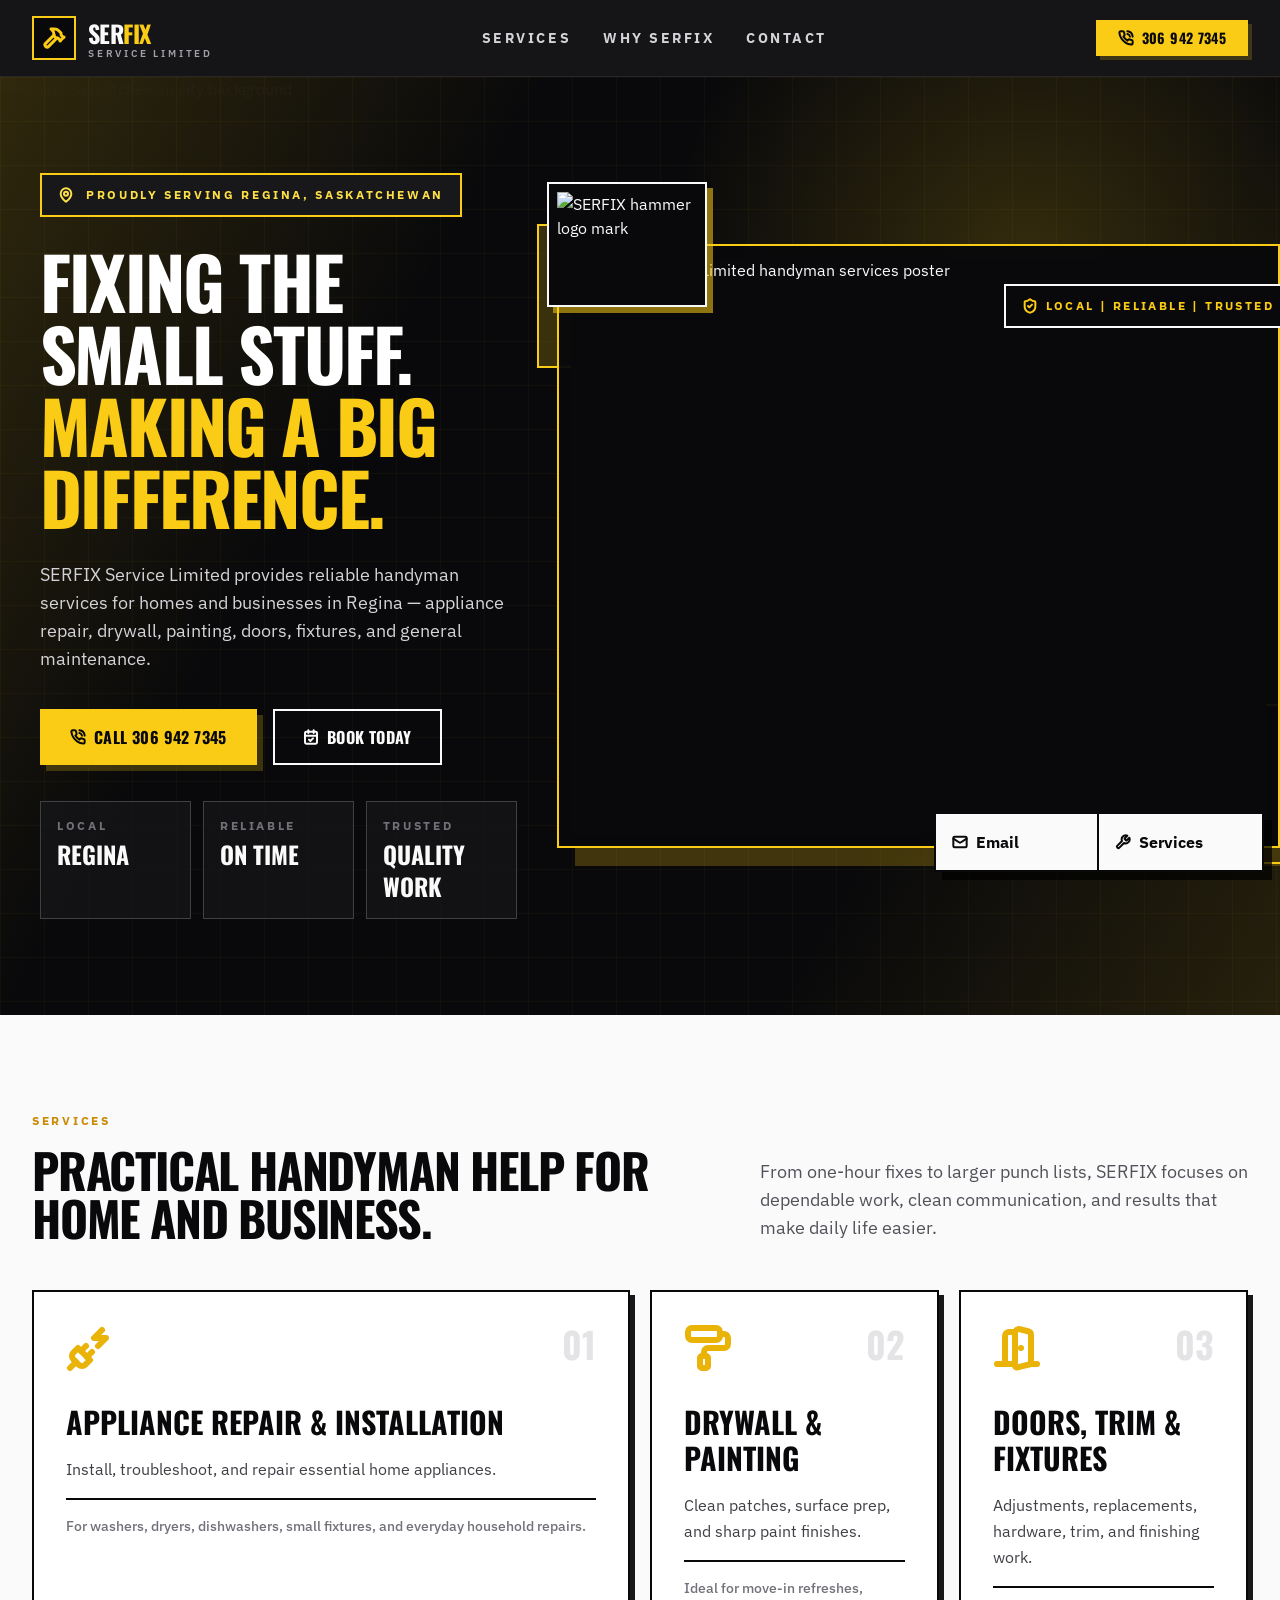
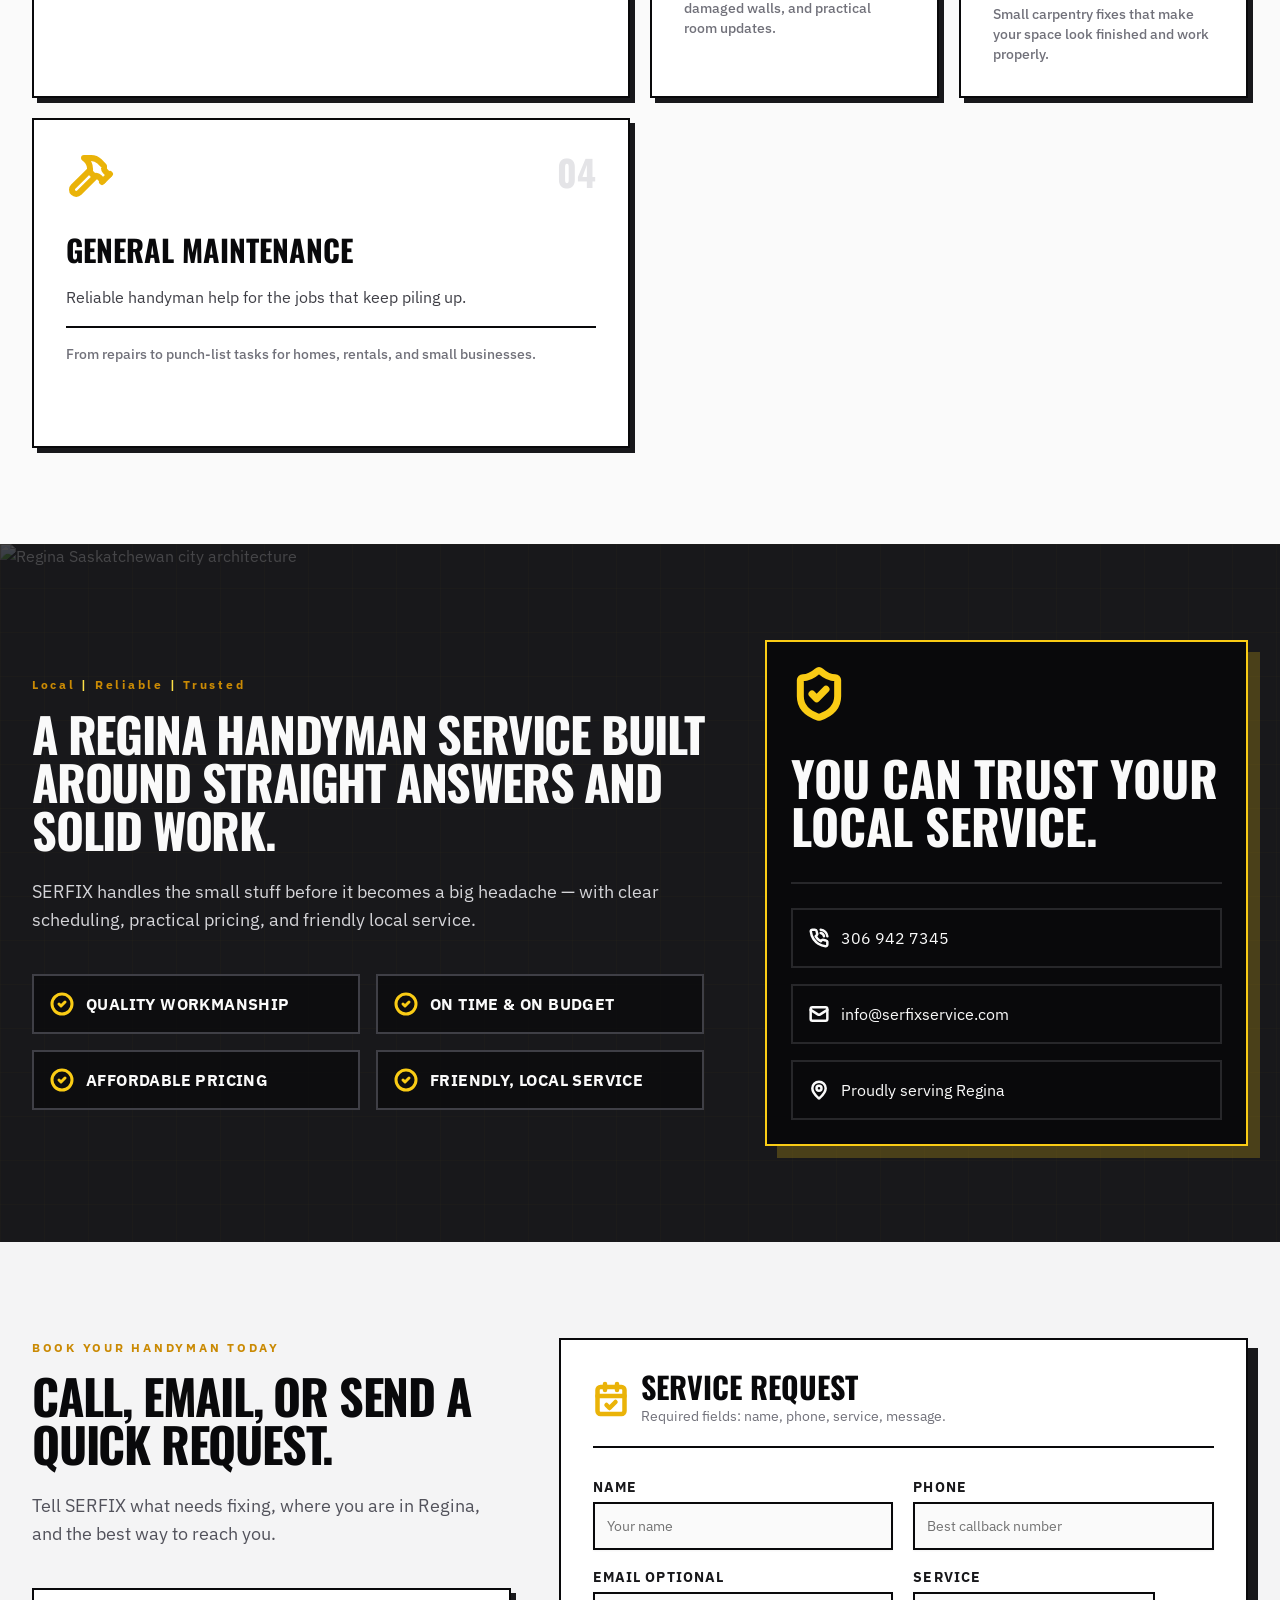
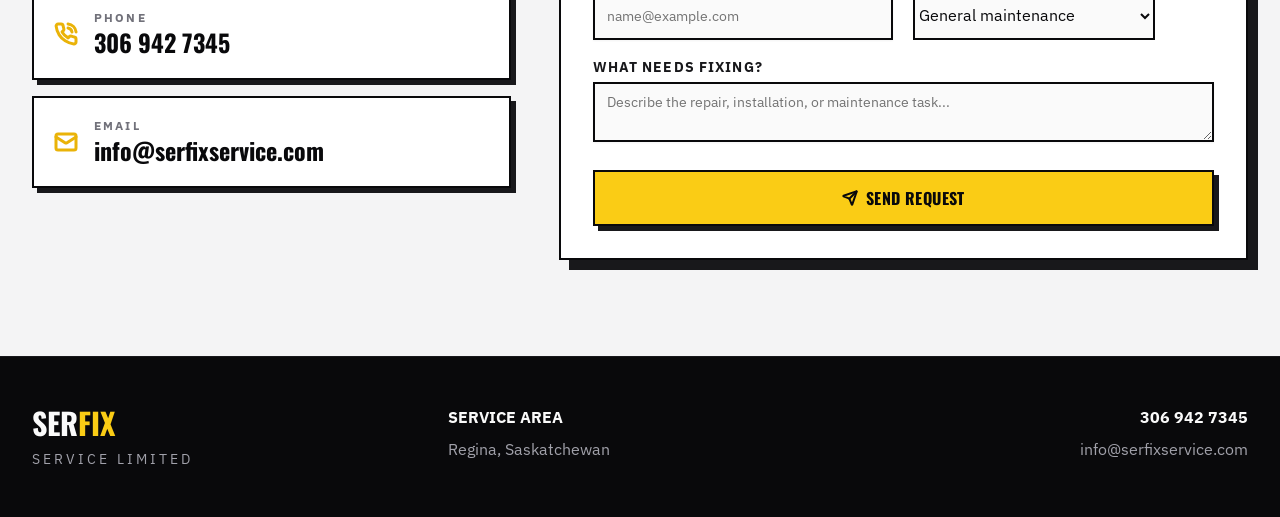
==== docs/index.html @ 07491d95 "auto-commit for 04eb2e8a-d529-4bbb-8c58-b17c1a2b4d49" ====
<!doctype html><html lang="en"><head><meta charset="utf-8"/><meta name="viewport" content="width=device-width,initial-scale=1"/><meta name="theme-color" content="#09090b"/><meta name="description" content="SERFIX Service Limited — reliable handyman services in Regina, Saskatchewan."/><title>SERFIX Service Limited</title><script defer="defer" src="./static/js/main.a08a2204.js"></script><link href="./static/css/main.55e63e1f.css" rel="stylesheet"></head><body><noscript>You need to enable JavaScript to run this app.</noscript><div id="root"></div></body></html>
---- docs/static/css/main.55e63e1f.css ----
@import url(https://fonts.googleapis.com/css2?family=IBM+Plex+Sans:wght@400;500;600;700;900&family=Oswald:wght@500;600;700&display=swap);*,:after,:before{--tw-border-spacing-x:0;--tw-border-spacing-y:0;--tw-translate-x:0;--tw-translate-y:0;--tw-rotate:0;--tw-skew-x:0;--tw-skew-y:0;--tw-scale-x:1;--tw-scale-y:1;--tw-pan-x: ;--tw-pan-y: ;--tw-pinch-zoom: ;--tw-scroll-snap-strictness:proximity;--tw-gradient-from-position: ;--tw-gradient-via-position: ;--tw-gradient-to-position: ;--tw-ordinal: ;--tw-slashed-zero: ;--tw-numeric-figure: ;--tw-numeric-spacing: ;--tw-numeric-fraction: ;--tw-ring-inset: ;--tw-ring-offset-width:0px;--tw-ring-offset-color:#fff;--tw-ring-color:#3b82f680;--tw-ring-offset-shadow:0 0 #0000;--tw-ring-shadow:0 0 #0000;--tw-shadow:0 0 #0000;--tw-shadow-colored:0 0 #0000;--tw-blur: ;--tw-brightness: ;--tw-contrast: ;--tw-grayscale: ;--tw-hue-rotate: ;--tw-invert: ;--tw-saturate: ;--tw-sepia: ;--tw-drop-shadow: ;--tw-backdrop-blur: ;--tw-backdrop-brightness: ;--tw-backdrop-contrast: ;--tw-backdrop-grayscale: ;--tw-backdrop-hue-rotate: ;--tw-backdrop-invert: ;--tw-backdrop-opacity: ;--tw-backdrop-saturate: ;--tw-backdrop-sepia: ;--tw-contain-size: ;--tw-contain-layout: ;--tw-contain-paint: ;--tw-contain-style: }::backdrop{--tw-border-spacing-x:0;--tw-border-spacing-y:0;--tw-translate-x:0;--tw-translate-y:0;--tw-rotate:0;--tw-skew-x:0;--tw-skew-y:0;--tw-scale-x:1;--tw-scale-y:1;--tw-pan-x: ;--tw-pan-y: ;--tw-pinch-zoom: ;--tw-scroll-snap-strictness:proximity;--tw-gradient-from-position: ;--tw-gradient-via-position: ;--tw-gradient-to-position: ;--tw-ordinal: ;--tw-slashed-zero: ;--tw-numeric-figure: ;--tw-numeric-spacing: ;--tw-numeric-fraction: ;--tw-ring-inset: ;--tw-ring-offset-width:0px;--tw-ring-offset-color:#fff;--tw-ring-color:#3b82f680;--tw-ring-offset-shadow:0 0 #0000;--tw-ring-shadow:0 0 #0000;--tw-shadow:0 0 #0000;--tw-shadow-colored:0 0 #0000;--tw-blur: ;--tw-brightness: ;--tw-contrast: ;--tw-grayscale: ;--tw-hue-rotate: ;--tw-invert: ;--tw-saturate: ;--tw-sepia: ;--tw-drop-shadow: ;--tw-backdrop-blur: ;--tw-backdrop-brightness: ;--tw-backdrop-contrast: ;--tw-backdrop-grayscale: ;--tw-backdrop-hue-rotate: ;--tw-backdrop-invert: ;--tw-backdrop-opacity: ;--tw-backdrop-saturate: ;--tw-backdrop-sepia: ;--tw-contain-size: ;--tw-contain-layout: ;--tw-contain-paint: ;--tw-contain-style: }

/*
! tailwindcss v3.4.19 | MIT License | https://tailwindcss.com
*/*,:after,:before{border:0 solid #e5e7eb;box-sizing:border-box}:after,:before{--tw-content:""}:host,html{-webkit-text-size-adjust:100%;font-feature-settings:normal;-webkit-tap-highlight-color:transparent;font-family:IBM Plex Sans,sans-serif;font-variation-settings:normal;line-height:1.5;tab-size:4}body{line-height:inherit}hr{border-top-width:1px;color:inherit;height:0}abbr:where([title]){-webkit-text-decoration:underline dotted;text-decoration:underline dotted}h1,h2,h3,h4,h5,h6{font-size:inherit;font-weight:inherit}a{color:inherit;text-decoration:inherit}b,strong{font-weight:bolder}code,kbd,pre,samp{font-feature-settings:normal;font-family:ui-monospace,SFMono-Regular,Menlo,Monaco,Consolas,Liberation Mono,Courier New,monospace;font-size:1em;font-variation-settings:normal}small{font-size:80%}sub,sup{font-size:75%;line-height:0;position:relative;vertical-align:initial}sub{bottom:-.25em}sup{top:-.5em}table{border-collapse:collapse;border-color:inherit;text-indent:0}button,input,optgroup,select,textarea{font-feature-settings:inherit;color:inherit;font-family:inherit;font-size:100%;font-variation-settings:inherit;font-weight:inherit;letter-spacing:inherit;line-height:inherit;margin:0;padding:0}button,select{text-transform:none}button,input:where([type=button]),input:where([type=reset]),input:where([type=submit]){-webkit-appearance:button;background-color:initial;background-image:none}:-moz-focusring{outline:auto}:-moz-ui-invalid{box-shadow:none}progress{vertical-align:initial}::-webkit-inner-spin-button,::-webkit-outer-spin-button{height:auto}[type=search]{-webkit-appearance:textfield;outline-offset:-2px}::-webkit-search-decoration{-webkit-appearance:none}::-webkit-file-upload-button{-webkit-appearance:button;font:inherit}summary{display:list-item}blockquote,dd,dl,figure,h1,h2,h3,h4,h5,h6,hr,p,pre{margin:0}fieldset{margin:0}fieldset,legend{padding:0}menu,ol,ul{list-style:none;margin:0;padding:0}dialog{padding:0}textarea{resize:vertical}input::placeholder,textarea::placeholder{color:#9ca3af;opacity:1}[role=button],button{cursor:pointer}:disabled{cursor:default}audio,canvas,embed,iframe,img,object,svg,video{display:block;vertical-align:middle}img,video{height:auto;max-width:100%}[hidden]:where(:not([hidden=until-found])){display:none}:root{--background:0 0% 100%;--foreground:0 0% 3.9%;--card:0 0% 100%;--card-foreground:0 0% 3.9%;--popover:0 0% 100%;--popover-foreground:0 0% 3.9%;--primary:48 96% 53%;--primary-foreground:240 10% 4%;--secondary:0 0% 96.1%;--secondary-foreground:0 0% 9%;--muted:0 0% 96.1%;--muted-foreground:0 0% 45.1%;--accent:0 0% 96.1%;--accent-foreground:0 0% 9%;--destructive:0 84.2% 60.2%;--destructive-foreground:0 0% 98%;--border:0 0% 89.8%;--input:0 0% 89.8%;--ring:48 96% 53%;--chart-1:12 76% 61%;--chart-2:173 58% 39%;--chart-3:197 37% 24%;--chart-4:43 74% 66%;--chart-5:27 87% 67%;--radius:0rem}*{border-color:#e5e5e5;border-color:hsl(var(--border))}body{background-color:#fff;background-color:hsl(var(--background));color:#0a0a0a;color:hsl(var(--foreground))}[data-debug-wrapper=true]{display:contents!important}[data-debug-wrapper=true]>*{border:inherit;column-gap:inherit;gap:inherit;margin:inherit;padding:inherit;row-gap:inherit}.sr-only{clip:rect(0,0,0,0);border-width:0;height:1px;margin:-1px;overflow:hidden;padding:0;position:absolute;white-space:nowrap;width:1px}.pointer-events-none{pointer-events:none}.pointer-events-auto{pointer-events:auto}.visible{visibility:visible}.invisible{visibility:hidden}.fixed{position:fixed}.absolute{position:absolute}.relative{position:relative}.sticky{position:-webkit-sticky;position:sticky}.inset-0{inset:0}.inset-x-0{left:0;right:0}.inset-y-0{bottom:0;top:0}.-bottom-12{bottom:-3rem}.-bottom-4{bottom:-1rem}.-bottom-6{bottom:-1.5rem}.-left-12{left:-3rem}.-left-3{left:-.75rem}.-left-5{left:-1.25rem}.-right-12{right:-3rem}.-right-3{right:-.75rem}.-right-4{right:-1rem}.-top-12{top:-3rem}.-top-16{top:-4rem}.-top-5{top:-1.25rem}.bottom-0{bottom:0}.left-0{left:0}.left-1{left:.25rem}.left-1\/2{left:50%}.left-2{left:.5rem}.left-6{left:1.5rem}.left-\[50\%\]{left:50%}.right-0{right:0}.right-1{right:.25rem}.right-2{right:.5rem}.right-4{right:1rem}.right-6{right:1.5rem}.top-0{top:0}.top-1{top:.25rem}.top-1\/2{top:50%}.top-10{top:2.5rem}.top-4{top:1rem}.top-\[1px\]{top:1px}.top-\[50\%\]{top:50%}.top-\[60\%\]{top:60%}.top-full{top:100%}.z-10{z-index:10}.z-20{z-index:20}.z-50{z-index:50}.z-\[100\]{z-index:100}.z-\[1\]{z-index:1}.-mx-1{margin-left:-.25rem;margin-right:-.25rem}.mx-auto{margin-left:auto;margin-right:auto}.my-1{margin-bottom:.25rem;margin-top:.25rem}.-ml-4{margin-left:-1rem}.-mt-4{margin-top:-1rem}.mb-1{margin-bottom:.25rem}.mb-7{margin-bottom:1.75rem}.mb-8{margin-bottom:2rem}.ml-1{margin-left:.25rem}.ml-auto{margin-left:auto}.mr-2{margin-right:.5rem}.mt-1{margin-top:.25rem}.mt-1\.5{margin-top:.375rem}.mt-10{margin-top:2.5rem}.mt-12{margin-top:3rem}.mt-2{margin-top:.5rem}.mt-24{margin-top:6rem}.mt-4{margin-top:1rem}.mt-5{margin-top:1.25rem}.mt-6{margin-top:1.5rem}.mt-7{margin-top:1.75rem}.mt-8{margin-top:2rem}.mt-9{margin-top:2.25rem}.mt-auto{margin-top:auto}.block{display:block}.flex{display:flex}.inline-flex{display:inline-flex}.table{display:table}.grid{display:grid}.hidden{display:none}.aspect-\[4\/3\]{aspect-ratio:4/3}.aspect-square{aspect-ratio:1/1}.h-1\.5{height:.375rem}.h-10{height:2.5rem}.h-11{height:2.75rem}.h-12{height:3rem}.h-14{height:3.5rem}.h-2{height:.5rem}.h-2\.5{height:.625rem}.h-3{height:.75rem}.h-3\.5{height:.875rem}.h-36{height:9rem}.h-4{height:1rem}.h-40{height:10rem}.h-5{height:1.25rem}.h-6{height:1.5rem}.h-7{height:1.75rem}.h-8{height:2rem}.h-9{height:2.25rem}.h-\[1px\]{height:1px}.h-\[var\(--radix-navigation-menu-viewport-height\)\]{height:var(--radix-navigation-menu-viewport-height)}.h-\[var\(--radix-select-trigger-height\)\]{height:var(--radix-select-trigger-height)}.h-auto{height:auto}.h-full{height:100%}.h-px{height:1px}.max-h-\[--radix-context-menu-content-available-height\]{max-height:var(--radix-context-menu-content-available-height)}.max-h-\[--radix-select-content-available-height\]{max-height:var(--radix-select-content-available-height)}.max-h-\[300px\]{max-height:300px}.max-h-\[var\(--radix-dropdown-menu-content-available-height\)\]{max-height:var(--radix-dropdown-menu-content-available-height)}.max-h-screen{max-height:100vh}.min-h-36{min-height:9rem}.min-h-\[60px\]{min-height:60px}.min-h-\[88vh\]{min-height:88vh}.min-h-screen{min-height:100vh}.w-10{width:2.5rem}.w-11{width:2.75rem}.w-12{width:3rem}.w-14{width:3.5rem}.w-2{width:.5rem}.w-2\.5{width:.625rem}.w-3{width:.75rem}.w-3\.5{width:.875rem}.w-3\/4{width:75%}.w-32{width:8rem}.w-36{width:9rem}.w-4{width:1rem}.w-40{width:10rem}.w-5{width:1.25rem}.w-6{width:1.5rem}.w-64{width:16rem}.w-7{width:1.75rem}.w-72{width:18rem}.w-8{width:2rem}.w-9{width:2.25rem}.w-\[100px\]{width:100px}.w-\[1px\]{width:1px}.w-full{width:100%}.w-max{width:-webkit-max-content;width:max-content}.w-px{width:1px}.min-w-0{min-width:0}.min-w-10{min-width:2.5rem}.min-w-8{min-width:2rem}.min-w-9{min-width:2.25rem}.min-w-\[12rem\]{min-width:12rem}.min-w-\[8rem\]{min-width:8rem}.min-w-\[var\(--radix-select-trigger-width\)\]{min-width:var(--radix-select-trigger-width)}.max-w-2xl{max-width:42rem}.max-w-3xl{max-width:48rem}.max-w-4xl{max-width:56rem}.max-w-7xl{max-width:80rem}.max-w-\[1500px\]{max-width:1500px}.max-w-lg{max-width:32rem}.max-w-max{max-width:-webkit-max-content;max-width:max-content}.max-w-xl{max-width:36rem}.flex-1{flex:1 1}.shrink-0{flex-shrink:0}.grow{flex-grow:1}.grow-0{flex-grow:0}.basis-full{flex-basis:100%}.caption-bottom{caption-side:bottom}.border-collapse{border-collapse:collapse}.origin-\[--radix-context-menu-content-transform-origin\]{transform-origin:var(--radix-context-menu-content-transform-origin)}.origin-\[--radix-dropdown-menu-content-transform-origin\]{transform-origin:var(--radix-dropdown-menu-content-transform-origin)}.origin-\[--radix-hover-card-content-transform-origin\]{transform-origin:var(--radix-hover-card-content-transform-origin)}.origin-\[--radix-menubar-content-transform-origin\]{transform-origin:var(--radix-menubar-content-transform-origin)}.origin-\[--radix-popover-content-transform-origin\]{transform-origin:var(--radix-popover-content-transform-origin)}.origin-\[--radix-select-content-transform-origin\]{transform-origin:var(--radix-select-content-transform-origin)}.origin-\[--radix-tooltip-content-transform-origin\]{transform-origin:var(--radix-tooltip-content-transform-origin)}.-translate-x-1\/2{--tw-translate-x:-50%}.-translate-x-1\/2,.-translate-y-1\/2{transform:translate(var(--tw-translate-x),var(--tw-translate-y)) rotate(var(--tw-rotate)) skewX(var(--tw-skew-x)) skewY(var(--tw-skew-y)) scaleX(var(--tw-scale-x)) scaleY(var(--tw-scale-y))}.-translate-y-1\/2{--tw-translate-y:-50%}.translate-x-\[-50\%\]{--tw-translate-x:-50%}.translate-x-\[-50\%\],.translate-y-\[-50\%\]{transform:translate(var(--tw-translate-x),var(--tw-translate-y)) rotate(var(--tw-rotate)) skewX(var(--tw-skew-x)) skewY(var(--tw-skew-y)) scaleX(var(--tw-scale-x)) scaleY(var(--tw-scale-y))}.translate-y-\[-50\%\]{--tw-translate-y:-50%}.rotate-45{--tw-rotate:45deg}.rotate-45,.rotate-90{transform:translate(var(--tw-translate-x),var(--tw-translate-y)) rotate(var(--tw-rotate)) skewX(var(--tw-skew-x)) skewY(var(--tw-skew-y)) scaleX(var(--tw-scale-x)) scaleY(var(--tw-scale-y))}.rotate-90{--tw-rotate:90deg}.transform{transform:translate(var(--tw-translate-x),var(--tw-translate-y)) rotate(var(--tw-rotate)) skewX(var(--tw-skew-x)) skewY(var(--tw-skew-y)) scaleX(var(--tw-scale-x)) scaleY(var(--tw-scale-y))}@keyframes pulse{50%{opacity:.5}}.animate-pulse{animation:pulse 2s cubic-bezier(.4,0,.6,1) infinite}.cursor-default{cursor:default}.cursor-pointer{cursor:pointer}.touch-none{touch-action:none}.select-none{-webkit-user-select:none;user-select:none}.resize-y{resize:vertical}.list-none{list-style-type:none}.grid-cols-1{grid-template-columns:repeat(1,minmax(0,1fr))}.grid-cols-2{grid-template-columns:repeat(2,minmax(0,1fr))}.flex-row{flex-direction:row}.flex-col{flex-direction:column}.flex-col-reverse{flex-direction:column-reverse}.flex-wrap{flex-wrap:wrap}.place-items-center{place-items:center}.items-start{align-items:flex-start}.items-end{align-items:flex-end}.items-center{align-items:center}.justify-center{justify-content:center}.justify-between{justify-content:space-between}.gap-1{gap:.25rem}.gap-1\.5{gap:.375rem}.gap-10{gap:2.5rem}.gap-12{gap:3rem}.gap-2{gap:.5rem}.gap-3{gap:.75rem}.gap-4{gap:1rem}.gap-5{gap:1.25rem}.gap-6{gap:1.5rem}.gap-8{gap:2rem}.space-x-1>:not([hidden])~:not([hidden]){--tw-space-x-reverse:0;margin-left:calc(.25rem*(1 - var(--tw-space-x-reverse)));margin-right:calc(.25rem*var(--tw-space-x-reverse))}.space-x-2>:not([hidden])~:not([hidden]){--tw-space-x-reverse:0;margin-left:calc(.5rem*(1 - var(--tw-space-x-reverse)));margin-right:calc(.5rem*var(--tw-space-x-reverse))}.space-y-1>:not([hidden])~:not([hidden]){--tw-space-y-reverse:0;margin-bottom:calc(.25rem*var(--tw-space-y-reverse));margin-top:calc(.25rem*(1 - var(--tw-space-y-reverse)))}.space-y-1\.5>:not([hidden])~:not([hidden]){--tw-space-y-reverse:0;margin-bottom:calc(.375rem*var(--tw-space-y-reverse));margin-top:calc(.375rem*(1 - var(--tw-space-y-reverse)))}.space-y-2>:not([hidden])~:not([hidden]){--tw-space-y-reverse:0;margin-bottom:calc(.5rem*var(--tw-space-y-reverse));margin-top:calc(.5rem*(1 - var(--tw-space-y-reverse)))}.space-y-4>:not([hidden])~:not([hidden]){--tw-space-y-reverse:0;margin-bottom:calc(1rem*var(--tw-space-y-reverse));margin-top:calc(1rem*(1 - var(--tw-space-y-reverse)))}.overflow-auto{overflow:auto}.overflow-hidden{overflow:hidden}.overflow-y-auto{overflow-y:auto}.overflow-x-hidden{overflow-x:hidden}.whitespace-nowrap{white-space:nowrap}.break-words{overflow-wrap:break-word}.break-all{word-break:break-all}.rounded-\[inherit\]{border-radius:inherit}.rounded-full{border-radius:9999px}.rounded-lg{border-radius:0;border-radius:var(--radius)}.rounded-md{border-radius:-2px;border-radius:calc(var(--radius) - 2px)}.rounded-none{border-radius:0}.rounded-sm{border-radius:-4px;border-radius:calc(var(--radius) - 4px)}.rounded-xl{border-radius:.75rem}.rounded-t-\[10px\]{border-top-left-radius:10px;border-top-right-radius:10px}.rounded-tl-sm{border-top-left-radius:-4px;border-top-left-radius:calc(var(--radius) - 4px)}.border{border-width:1px}.border-2{border-width:2px}.border-y{border-top-width:1px}.border-b,.border-y{border-bottom-width:1px}.border-b-2{border-bottom-width:2px}.border-l{border-left-width:1px}.border-r{border-right-width:1px}.border-r-2{border-right-width:2px}.border-t{border-top-width:1px}.border-t-2{border-top-width:2px}.border-destructive{border-color:#ef4444;border-color:hsl(var(--destructive))}.border-destructive\/50{border-color:#ef444480;border-color:hsl(var(--destructive)/.5)}.border-input{border-color:#e5e5e5;border-color:hsl(var(--input))}.border-primary{border-color:#facc14;border-color:hsl(var(--primary))}.border-primary\/50{border-color:#facc1480;border-color:hsl(var(--primary)/.5)}.border-transparent{border-color:#0000}.border-yellow-400{--tw-border-opacity:1;border-color:#facc15;border-color:rgb(250 204 21/var(--tw-border-opacity,1))}.border-zinc-50{--tw-border-opacity:1;border-color:#fafafa;border-color:rgb(250 250 250/var(--tw-border-opacity,1))}.border-zinc-700{--tw-border-opacity:1;border-color:#3f3f46;border-color:rgb(63 63 70/var(--tw-border-opacity,1))}.border-zinc-800{--tw-border-opacity:1;border-color:#27272a;border-color:rgb(39 39 42/var(--tw-border-opacity,1))}.border-zinc-900{--tw-border-opacity:1;border-color:#18181b;border-color:rgb(24 24 27/var(--tw-border-opacity,1))}.border-zinc-950{--tw-border-opacity:1;border-color:#09090b;border-color:rgb(9 9 11/var(--tw-border-opacity,1))}.border-l-transparent{border-left-color:#0000}.border-t-transparent{border-top-color:#0000}.bg-accent{background-color:#f5f5f5;background-color:hsl(var(--accent))}.bg-background{background-color:#fff;background-color:hsl(var(--background))}.bg-black\/80{background-color:#000c}.bg-border{background-color:#e5e5e5;background-color:hsl(var(--border))}.bg-card{background-color:#fff;background-color:hsl(var(--card))}.bg-destructive{background-color:#ef4444;background-color:hsl(var(--destructive))}.bg-foreground{background-color:#0a0a0a;background-color:hsl(var(--foreground))}.bg-muted{background-color:#f5f5f5;background-color:hsl(var(--muted))}.bg-muted\/50{background-color:#f5f5f580;background-color:hsl(var(--muted)/.5)}.bg-popover{background-color:#fff;background-color:hsl(var(--popover))}.bg-primary{background-color:#facc14;background-color:hsl(var(--primary))}.bg-primary\/10{background-color:#facc141a;background-color:hsl(var(--primary)/.1)}.bg-primary\/20{background-color:#facc1433;background-color:hsl(var(--primary)/.2)}.bg-secondary{background-color:#f5f5f5;background-color:hsl(var(--secondary))}.bg-transparent{background-color:initial}.bg-white{--tw-bg-opacity:1;background-color:#fff;background-color:rgb(255 255 255/var(--tw-bg-opacity,1))}.bg-yellow-400{--tw-bg-opacity:1;background-color:#facc15;background-color:rgb(250 204 21/var(--tw-bg-opacity,1))}.bg-yellow-400\/20{background-color:#facc1533}.bg-zinc-100{--tw-bg-opacity:1;background-color:#f4f4f5;background-color:rgb(244 244 245/var(--tw-bg-opacity,1))}.bg-zinc-50{--tw-bg-opacity:1;background-color:#fafafa;background-color:rgb(250 250 250/var(--tw-bg-opacity,1))}.bg-zinc-900{--tw-bg-opacity:1;background-color:#18181b;background-color:rgb(24 24 27/var(--tw-bg-opacity,1))}.bg-zinc-900\/70{background-color:#18181bb3}.bg-zinc-950{--tw-bg-opacity:1;background-color:#09090b;background-color:rgb(9 9 11/var(--tw-bg-opacity,1))}.bg-zinc-950\/70{background-color:#09090bb3}.bg-zinc-950\/80{background-color:#09090bcc}.bg-zinc-950\/95{background-color:#09090bf2}.bg-\[linear-gradient\(120deg\2c rgba\(250\2c 204\2c 21\2c 0\.16\)_0\%\2c transparent_30\%\2c transparent_72\%\2c rgba\(250\2c 204\2c 21\2c 0\.12\)_100\%\)\]{background-image:linear-gradient(120deg,#facc1529,#0000 30%,#0000 72%,#facc151f)}.bg-\[radial-gradient\(circle_at_80\%_20\%\2c rgba\(250\2c 204\2c 21\2c 0\.18\)\2c transparent_28\%\)\2c linear-gradient\(90deg\2c rgba\(9\2c 9\2c 11\2c 0\.98\)_0\%\2c rgba\(9\2c 9\2c 11\2c 0\.86\)_38\%\2c rgba\(9\2c 9\2c 11\2c 0\.66\)_100\%\)\]{background-image:radial-gradient(circle at 80% 20%,#facc152e,#0000 28%),linear-gradient(90deg,#09090bfa,#09090bdb 38%,#09090ba8)}.fill-current{fill:currentColor}.fill-primary{fill:#facc14;fill:hsl(var(--primary))}.object-contain{object-fit:contain}.object-cover{object-fit:cover}.object-center{object-position:center}.p-0{padding:0}.p-1{padding:.25rem}.p-2{padding:.5rem}.p-3{padding:.75rem}.p-4{padding:1rem}.p-5{padding:1.25rem}.p-6{padding:1.5rem}.p-\[1px\]{padding:1px}.px-1\.5{padding-left:.375rem;padding-right:.375rem}.px-2{padding-left:.5rem;padding-right:.5rem}.px-2\.5{padding-left:.625rem;padding-right:.625rem}.px-3{padding-left:.75rem;padding-right:.75rem}.px-4{padding-left:1rem;padding-right:1rem}.px-5{padding-left:1.25rem;padding-right:1.25rem}.px-7{padding-left:1.75rem;padding-right:1.75rem}.px-8{padding-left:2rem;padding-right:2rem}.py-0\.5{padding-bottom:.125rem;padding-top:.125rem}.py-1{padding-bottom:.25rem;padding-top:.25rem}.py-1\.5{padding-bottom:.375rem;padding-top:.375rem}.py-12{padding-bottom:3rem;padding-top:3rem}.py-16{padding-bottom:4rem;padding-top:4rem}.py-2{padding-bottom:.5rem;padding-top:.5rem}.py-20{padding-bottom:5rem;padding-top:5rem}.py-3{padding-bottom:.75rem;padding-top:.75rem}.py-4{padding-bottom:1rem;padding-top:1rem}.py-6{padding-bottom:1.5rem;padding-top:1.5rem}.pb-4{padding-bottom:1rem}.pb-5{padding-bottom:1.25rem}.pl-2{padding-left:.5rem}.pl-2\.5{padding-left:.625rem}.pl-4{padding-left:1rem}.pl-8{padding-left:2rem}.pr-2{padding-right:.5rem}.pr-2\.5{padding-right:.625rem}.pr-6{padding-right:1.5rem}.pr-8{padding-right:2rem}.pt-0{padding-top:0}.pt-1{padding-top:.25rem}.pt-4{padding-top:1rem}.pt-6{padding-top:1.5rem}.text-left{text-align:left}.text-center{text-align:center}.align-middle{vertical-align:middle}.font-display{font-family:Oswald,sans-serif}.font-sans{font-family:IBM Plex Sans,sans-serif}.text-2xl{font-size:1.5rem;line-height:2rem}.text-3xl{font-size:1.875rem;line-height:2.25rem}.text-4xl{font-size:2.25rem;line-height:2.5rem}.text-5xl{font-size:3rem;line-height:1}.text-\[0\.8rem\]{font-size:.8rem}.text-\[10px\]{font-size:10px}.text-base{font-size:1rem;line-height:1.5rem}.text-lg{font-size:1.125rem;line-height:1.75rem}.text-sm{font-size:.875rem;line-height:1.25rem}.text-xs{font-size:.75rem;line-height:1rem}.font-black{font-weight:900}.font-bold{font-weight:700}.font-medium{font-weight:500}.font-normal{font-weight:400}.font-semibold{font-weight:600}.uppercase{text-transform:uppercase}.leading-\[0\.92\]{line-height:.92}.leading-none{line-height:1}.leading-relaxed{line-height:1.625}.leading-tight{line-height:1.25}.tracking-\[0\.18em\]{letter-spacing:.18em}.tracking-\[0\.22em\]{letter-spacing:.22em}.tracking-\[0\.28em\]{letter-spacing:.28em}.tracking-\[0\.2em\]{letter-spacing:.2em}.tracking-tight{letter-spacing:-.025em}.tracking-wide{letter-spacing:.025em}.tracking-widest{letter-spacing:.1em}.text-accent-foreground{color:#171717;color:hsl(var(--accent-foreground))}.text-card-foreground{color:#0a0a0a;color:hsl(var(--card-foreground))}.text-current{color:currentColor}.text-destructive{color:#ef4444;color:hsl(var(--destructive))}.text-destructive-foreground{color:#fafafa;color:hsl(var(--destructive-foreground))}.text-foreground{color:#0a0a0a;color:hsl(var(--foreground))}.text-foreground\/50{color:#0a0a0a80;color:hsl(var(--foreground)/.5)}.text-muted-foreground{color:#737373;color:hsl(var(--muted-foreground))}.text-popover-foreground{color:#0a0a0a;color:hsl(var(--popover-foreground))}.text-primary{color:#facc14;color:hsl(var(--primary))}.text-primary-foreground{color:#09090b;color:hsl(var(--primary-foreground))}.text-secondary-foreground{color:#171717;color:hsl(var(--secondary-foreground))}.text-white{--tw-text-opacity:1;color:#fff;color:rgb(255 255 255/var(--tw-text-opacity,1))}.text-yellow-300{--tw-text-opacity:1;color:#fde047;color:rgb(253 224 71/var(--tw-text-opacity,1))}.text-yellow-400{--tw-text-opacity:1;color:#facc15;color:rgb(250 204 21/var(--tw-text-opacity,1))}.text-yellow-500{--tw-text-opacity:1;color:#eab308;color:rgb(234 179 8/var(--tw-text-opacity,1))}.text-zinc-200{--tw-text-opacity:1;color:#e4e4e7;color:rgb(228 228 231/var(--tw-text-opacity,1))}.text-zinc-300{--tw-text-opacity:1;color:#d4d4d8;color:rgb(212 212 216/var(--tw-text-opacity,1))}.text-zinc-400{--tw-text-opacity:1;color:#a1a1aa;color:rgb(161 161 170/var(--tw-text-opacity,1))}.text-zinc-50{--tw-text-opacity:1;color:#fafafa;color:rgb(250 250 250/var(--tw-text-opacity,1))}.text-zinc-500{--tw-text-opacity:1;color:#71717a;color:rgb(113 113 122/var(--tw-text-opacity,1))}.text-zinc-600{--tw-text-opacity:1;color:#52525b;color:rgb(82 82 91/var(--tw-text-opacity,1))}.text-zinc-700{--tw-text-opacity:1;color:#3f3f46;color:rgb(63 63 70/var(--tw-text-opacity,1))}.text-zinc-950{--tw-text-opacity:1;color:#09090b;color:rgb(9 9 11/var(--tw-text-opacity,1))}.underline-offset-4{text-underline-offset:4px}.opacity-0{opacity:0}.opacity-15{opacity:.15}.opacity-20{opacity:.2}.opacity-30{opacity:.3}.opacity-50{opacity:.5}.opacity-60{opacity:.6}.opacity-70{opacity:.7}.opacity-90{opacity:.9}.mix-blend-luminosity{mix-blend-mode:luminosity}.shadow{--tw-shadow:0 1px 3px 0 #0000001a,0 1px 2px -1px #0000001a;--tw-shadow-colored:0 1px 3px 0 var(--tw-shadow-color),0 1px 2px -1px var(--tw-shadow-color)}.shadow,.shadow-\[10px_10px_0px_0px_rgba\(24\2c 24\2c 27\2c 1\)\]{box-shadow:0 0 #0000,0 0 #0000,var(--tw-shadow);box-shadow:var(--tw-ring-offset-shadow,0 0 #0000),var(--tw-ring-shadow,0 0 #0000),var(--tw-shadow)}.shadow-\[10px_10px_0px_0px_rgba\(24\2c 24\2c 27\2c 1\)\]{--tw-shadow:10px 10px 0px 0px #18181b;--tw-shadow-colored:10px 10px 0px 0px var(--tw-shadow-color)}.shadow-\[12px_12px_0px_0px_rgba\(250\2c 204\2c 21\2c 0\.22\)\]{--tw-shadow:12px 12px 0px 0px #facc1538;--tw-shadow-colored:12px 12px 0px 0px var(--tw-shadow-color)}.shadow-\[12px_12px_0px_0px_rgba\(250\2c 204\2c 21\2c 0\.22\)\],.shadow-\[18px_18px_0px_0px_rgba\(250\2c 204\2c 21\2c 0\.23\)\]{box-shadow:0 0 #0000,0 0 #0000,var(--tw-shadow);box-shadow:var(--tw-ring-offset-shadow,0 0 #0000),var(--tw-ring-shadow,0 0 #0000),var(--tw-shadow)}.shadow-\[18px_18px_0px_0px_rgba\(250\2c 204\2c 21\2c 0\.23\)\]{--tw-shadow:18px 18px 0px 0px #facc153b;--tw-shadow-colored:18px 18px 0px 0px var(--tw-shadow-color)}.shadow-\[4px_4px_0px_0px_rgba\(250\2c 204\2c 21\2c 0\.18\)\]{--tw-shadow:4px 4px 0px 0px #facc152e;--tw-shadow-colored:4px 4px 0px 0px var(--tw-shadow-color)}.shadow-\[4px_4px_0px_0px_rgba\(250\2c 204\2c 21\2c 0\.18\)\],.shadow-\[5px_5px_0px_0px_rgba\(24\2c 24\2c 27\2c 1\)\]{box-shadow:0 0 #0000,0 0 #0000,var(--tw-shadow);box-shadow:var(--tw-ring-offset-shadow,0 0 #0000),var(--tw-ring-shadow,0 0 #0000),var(--tw-shadow)}.shadow-\[5px_5px_0px_0px_rgba\(24\2c 24\2c 27\2c 1\)\]{--tw-shadow:5px 5px 0px 0px #18181b;--tw-shadow-colored:5px 5px 0px 0px var(--tw-shadow-color)}.shadow-\[6px_6px_0px_0px_rgba\(250\2c 204\2c 21\2c 0\.22\)\]{--tw-shadow:6px 6px 0px 0px #facc1538;--tw-shadow-colored:6px 6px 0px 0px var(--tw-shadow-color)}.shadow-\[6px_6px_0px_0px_rgba\(250\2c 204\2c 21\2c 0\.22\)\],.shadow-\[6px_6px_0px_0px_rgba\(250\2c 204\2c 21\2c 0\.55\)\]{box-shadow:0 0 #0000,0 0 #0000,var(--tw-shadow);box-shadow:var(--tw-ring-offset-shadow,0 0 #0000),var(--tw-ring-shadow,0 0 #0000),var(--tw-shadow)}.shadow-\[6px_6px_0px_0px_rgba\(250\2c 204\2c 21\2c 0\.55\)\]{--tw-shadow:6px 6px 0px 0px #facc158c;--tw-shadow-colored:6px 6px 0px 0px var(--tw-shadow-color)}.shadow-\[8px_8px_0px_0px_rgba\(0\2c 0\2c 0\2c 0\.7\)\]{--tw-shadow:8px 8px 0px 0px #000000b3;--tw-shadow-colored:8px 8px 0px 0px var(--tw-shadow-color)}.shadow-\[8px_8px_0px_0px_rgba\(0\2c 0\2c 0\2c 0\.7\)\],.shadow-lg{box-shadow:0 0 #0000,0 0 #0000,var(--tw-shadow);box-shadow:var(--tw-ring-offset-shadow,0 0 #0000),var(--tw-ring-shadow,0 0 #0000),var(--tw-shadow)}.shadow-lg{--tw-shadow:0 10px 15px -3px #0000001a,0 4px 6px -4px #0000001a;--tw-shadow-colored:0 10px 15px -3px var(--tw-shadow-color),0 4px 6px -4px var(--tw-shadow-color)}.shadow-md{--tw-shadow:0 4px 6px -1px #0000001a,0 2px 4px -2px #0000001a;--tw-shadow-colored:0 4px 6px -1px var(--tw-shadow-color),0 2px 4px -2px var(--tw-shadow-color)}.shadow-md,.shadow-sm{box-shadow:0 0 #0000,0 0 #0000,var(--tw-shadow);box-shadow:var(--tw-ring-offset-shadow,0 0 #0000),var(--tw-ring-shadow,0 0 #0000),var(--tw-shadow)}.shadow-sm{--tw-shadow:0 1px 2px 0 #0000000d;--tw-shadow-colored:0 1px 2px 0 var(--tw-shadow-color)}.outline-none{outline:2px solid #0000;outline-offset:2px}.outline{outline-style:solid}.ring-0{--tw-ring-offset-shadow:var(--tw-ring-inset) 0 0 0 var(--tw-ring-offset-width) var(--tw-ring-offset-color);--tw-ring-shadow:var(--tw-ring-inset) 0 0 0 calc(var(--tw-ring-offset-width)) var(--tw-ring-color)}.ring-0,.ring-1{box-shadow:var(--tw-ring-offset-shadow),var(--tw-ring-shadow),0 0 #0000;box-shadow:var(--tw-ring-offset-shadow),var(--tw-ring-shadow),var(--tw-shadow,0 0 #0000)}.ring-1{--tw-ring-offset-shadow:var(--tw-ring-inset) 0 0 0 var(--tw-ring-offset-width) var(--tw-ring-offset-color);--tw-ring-shadow:var(--tw-ring-inset) 0 0 0 calc(1px + var(--tw-ring-offset-width)) var(--tw-ring-color)}.ring-ring{--tw-ring-color:hsl(var(--ring))}.ring-offset-background{--tw-ring-offset-color:hsl(var(--background))}.filter{filter:var(--tw-blur) var(--tw-brightness) var(--tw-contrast) var(--tw-grayscale) var(--tw-hue-rotate) var(--tw-invert) var(--tw-saturate) var(--tw-sepia) var(--tw-drop-shadow)}.backdrop-blur-md{--tw-backdrop-blur:blur(12px);-webkit-backdrop-filter:var(--tw-backdrop-blur) var(--tw-backdrop-brightness) var(--tw-backdrop-contrast) var(--tw-backdrop-grayscale) var(--tw-backdrop-hue-rotate) var(--tw-backdrop-invert) var(--tw-backdrop-opacity) var(--tw-backdrop-saturate) var(--tw-backdrop-sepia);backdrop-filter:var(--tw-backdrop-blur) var(--tw-backdrop-brightness) var(--tw-backdrop-contrast) var(--tw-backdrop-grayscale) var(--tw-backdrop-hue-rotate) var(--tw-backdrop-invert) var(--tw-backdrop-opacity) var(--tw-backdrop-saturate) var(--tw-backdrop-sepia)}.transition{transition-duration:.15s;transition-property:color,background-color,border-color,fill,stroke,opacity,box-shadow,transform,filter,-webkit-text-decoration-color,-webkit-backdrop-filter;transition-property:color,background-color,border-color,text-decoration-color,fill,stroke,opacity,box-shadow,transform,filter,backdrop-filter;transition-property:color,background-color,border-color,text-decoration-color,fill,stroke,opacity,box-shadow,transform,filter,backdrop-filter,-webkit-text-decoration-color,-webkit-backdrop-filter;transition-timing-function:cubic-bezier(.4,0,.2,1)}.transition-\[transform\2c background-color\2c color\]{transition-duration:.15s;transition-property:transform,background-color,color;transition-timing-function:cubic-bezier(.4,0,.2,1)}.transition-\[transform\2c background-color\]{transition-duration:.15s;transition-property:transform,background-color;transition-timing-function:cubic-bezier(.4,0,.2,1)}.transition-all{transition-duration:.15s;transition-property:all;transition-timing-function:cubic-bezier(.4,0,.2,1)}.transition-colors{transition-duration:.15s;transition-property:color,background-color,border-color,fill,stroke,-webkit-text-decoration-color;transition-property:color,background-color,border-color,text-decoration-color,fill,stroke;transition-property:color,background-color,border-color,text-decoration-color,fill,stroke,-webkit-text-decoration-color;transition-timing-function:cubic-bezier(.4,0,.2,1)}.transition-opacity{transition-duration:.15s;transition-property:opacity;transition-timing-function:cubic-bezier(.4,0,.2,1)}.transition-transform{transition-duration:.15s;transition-property:transform;transition-timing-function:cubic-bezier(.4,0,.2,1)}.duration-1000{transition-duration:1s}.duration-200{transition-duration:.2s}.duration-300{transition-duration:.3s}.ease-in-out{transition-timing-function:cubic-bezier(.4,0,.2,1)}@keyframes enter{0%{opacity:1;opacity:var(--tw-enter-opacity,1);transform:translateZ(0) scaleX(1) rotate(0);transform:translate3d(var(--tw-enter-translate-x,0),var(--tw-enter-translate-y,0),0) scale3d(var(--tw-enter-scale,1),var(--tw-enter-scale,1),var(--tw-enter-scale,1)) rotate(var(--tw-enter-rotate,0))}}@keyframes exit{to{opacity:1;opacity:var(--tw-exit-opacity,1);transform:translateZ(0) scaleX(1) rotate(0);transform:translate3d(var(--tw-exit-translate-x,0),var(--tw-exit-translate-y,0),0) scale3d(var(--tw-exit-scale,1),var(--tw-exit-scale,1),var(--tw-exit-scale,1)) rotate(var(--tw-exit-rotate,0))}}.animate-in{--tw-enter-opacity:initial;--tw-enter-scale:initial;--tw-enter-rotate:initial;--tw-enter-translate-x:initial;--tw-enter-translate-y:initial;animation-duration:.15s;animation-name:enter}.fade-in-0{--tw-enter-opacity:0}.zoom-in-95{--tw-enter-scale:.95}.duration-1000{animation-duration:1s}.duration-200{animation-duration:.2s}.duration-300{animation-duration:.3s}.ease-in-out{animation-timing-function:cubic-bezier(.4,0,.2,1)}body{-webkit-font-smoothing:antialiased;-moz-osx-font-smoothing:grayscale;font-family:IBM Plex Sans,sans-serif;margin:0}code{font-family:source-code-pro,Menlo,Monaco,Consolas,Courier New,monospace}.file\:border-0::-webkit-file-upload-button{border-width:0}.file\:border-0::file-selector-button{border-width:0}.file\:bg-transparent::-webkit-file-upload-button{background-color:initial}.file\:bg-transparent::file-selector-button{background-color:initial}.file\:text-sm::-webkit-file-upload-button{font-size:.875rem;line-height:1.25rem}.file\:text-sm::file-selector-button{font-size:.875rem;line-height:1.25rem}.file\:font-medium::-webkit-file-upload-button{font-weight:500}.file\:font-medium::file-selector-button{font-weight:500}.file\:text-foreground::-webkit-file-upload-button{color:#0a0a0a;color:hsl(var(--foreground))}.file\:text-foreground::file-selector-button{color:#0a0a0a;color:hsl(var(--foreground))}.placeholder\:text-muted-foreground::placeholder{color:#737373;color:hsl(var(--muted-foreground))}.after\:absolute:after{content:var(--tw-content);position:absolute}.after\:inset-y-0:after{bottom:0;content:var(--tw-content);top:0}.after\:left-1\/2:after{content:var(--tw-content);left:50%}.after\:w-1:after{content:var(--tw-content);width:.25rem}.after\:-translate-x-1\/2:after{--tw-translate-x:-50%;content:var(--tw-content);transform:translate(var(--tw-translate-x),var(--tw-translate-y)) rotate(var(--tw-rotate)) skewX(var(--tw-skew-x)) skewY(var(--tw-skew-y)) scaleX(var(--tw-scale-x)) scaleY(var(--tw-scale-y))}.first\:rounded-l-md:first-child{border-bottom-left-radius:-2px;border-bottom-left-radius:calc(var(--radius) - 2px);border-top-left-radius:-2px;border-top-left-radius:calc(var(--radius) - 2px)}.first\:border-l:first-child{border-left-width:1px}.last\:rounded-r-md:last-child{border-bottom-right-radius:-2px;border-bottom-right-radius:calc(var(--radius) - 2px);border-top-right-radius:-2px;border-top-right-radius:calc(var(--radius) - 2px)}.focus-within\:relative:focus-within{position:relative}.focus-within\:z-20:focus-within{z-index:20}.hover\:-translate-y-0\.5:hover{--tw-translate-y:-0.125rem}.hover\:-translate-y-0\.5:hover,.hover\:-translate-y-1:hover{transform:translate(var(--tw-translate-x),var(--tw-translate-y)) rotate(var(--tw-rotate)) skewX(var(--tw-skew-x)) skewY(var(--tw-skew-y)) scaleX(var(--tw-scale-x)) scaleY(var(--tw-scale-y))}.hover\:-translate-y-1:hover{--tw-translate-y:-0.25rem}.hover\:bg-accent:hover{background-color:#f5f5f5;background-color:hsl(var(--accent))}.hover\:bg-destructive\/80:hover{background-color:#ef4444cc;background-color:hsl(var(--destructive)/.8)}.hover\:bg-destructive\/90:hover{background-color:#ef4444e6;background-color:hsl(var(--destructive)/.9)}.hover\:bg-muted:hover{background-color:#f5f5f5;background-color:hsl(var(--muted))}.hover\:bg-muted\/50:hover{background-color:#f5f5f580;background-color:hsl(var(--muted)/.5)}.hover\:bg-primary:hover{background-color:#facc14;background-color:hsl(var(--primary))}.hover\:bg-primary\/80:hover{background-color:#facc14cc;background-color:hsl(var(--primary)/.8)}.hover\:bg-primary\/90:hover{background-color:#facc14e6;background-color:hsl(var(--primary)/.9)}.hover\:bg-secondary:hover{background-color:#f5f5f5;background-color:hsl(var(--secondary))}.hover\:bg-secondary\/80:hover{background-color:#f5f5f5cc;background-color:hsl(var(--secondary)/.8)}.hover\:bg-yellow-300:hover{--tw-bg-opacity:1;background-color:#fde047;background-color:rgb(253 224 71/var(--tw-bg-opacity,1))}.hover\:bg-zinc-50:hover{--tw-bg-opacity:1;background-color:#fafafa;background-color:rgb(250 250 250/var(--tw-bg-opacity,1))}.hover\:text-accent-foreground:hover{color:#171717;color:hsl(var(--accent-foreground))}.hover\:text-foreground:hover{color:#0a0a0a;color:hsl(var(--foreground))}.hover\:text-muted-foreground:hover{color:#737373;color:hsl(var(--muted-foreground))}.hover\:text-primary-foreground:hover{color:#09090b;color:hsl(var(--primary-foreground))}.hover\:text-yellow-400:hover{--tw-text-opacity:1;color:#facc15;color:rgb(250 204 21/var(--tw-text-opacity,1))}.hover\:text-zinc-950:hover{--tw-text-opacity:1;color:#09090b;color:rgb(9 9 11/var(--tw-text-opacity,1))}.hover\:underline:hover{-webkit-text-decoration-line:underline;text-decoration-line:underline}.hover\:opacity-100:hover{opacity:1}.focus\:bg-accent:focus{background-color:#f5f5f5;background-color:hsl(var(--accent))}.focus\:bg-primary:focus{background-color:#facc14;background-color:hsl(var(--primary))}.focus\:text-accent-foreground:focus{color:#171717;color:hsl(var(--accent-foreground))}.focus\:text-primary-foreground:focus{color:#09090b;color:hsl(var(--primary-foreground))}.focus\:opacity-100:focus{opacity:1}.focus\:outline-none:focus{outline:2px solid #0000;outline-offset:2px}.focus\:ring-1:focus{--tw-ring-offset-shadow:var(--tw-ring-inset) 0 0 0 var(--tw-ring-offset-width) var(--tw-ring-offset-color);--tw-ring-shadow:var(--tw-ring-inset) 0 0 0 calc(1px + var(--tw-ring-offset-width)) var(--tw-ring-color)}.focus\:ring-1:focus,.focus\:ring-2:focus{box-shadow:var(--tw-ring-offset-shadow),var(--tw-ring-shadow),0 0 #0000;box-shadow:var(--tw-ring-offset-shadow),var(--tw-ring-shadow),var(--tw-shadow,0 0 #0000)}.focus\:ring-2:focus{--tw-ring-offset-shadow:var(--tw-ring-inset) 0 0 0 var(--tw-ring-offset-width) var(--tw-ring-offset-color);--tw-ring-shadow:var(--tw-ring-inset) 0 0 0 calc(2px + var(--tw-ring-offset-width)) var(--tw-ring-color)}.focus\:ring-ring:focus{--tw-ring-color:hsl(var(--ring))}.focus\:ring-offset-2:focus{--tw-ring-offset-width:2px}.focus-visible\:outline-none:focus-visible{outline:2px solid #0000;outline-offset:2px}.focus-visible\:ring-1:focus-visible{--tw-ring-offset-shadow:var(--tw-ring-inset) 0 0 0 var(--tw-ring-offset-width) var(--tw-ring-offset-color);--tw-ring-shadow:var(--tw-ring-inset) 0 0 0 calc(1px + var(--tw-ring-offset-width)) var(--tw-ring-color);box-shadow:var(--tw-ring-offset-shadow),var(--tw-ring-shadow),0 0 #0000;box-shadow:var(--tw-ring-offset-shadow),var(--tw-ring-shadow),var(--tw-shadow,0 0 #0000)}.focus-visible\:ring-2:focus-visible{--tw-ring-offset-shadow:var(--tw-ring-inset) 0 0 0 var(--tw-ring-offset-width) var(--tw-ring-offset-color);--tw-ring-shadow:var(--tw-ring-inset) 0 0 0 calc(2px + var(--tw-ring-offset-width)) var(--tw-ring-color);box-shadow:var(--tw-ring-offset-shadow),var(--tw-ring-shadow),0 0 #0000;box-shadow:var(--tw-ring-offset-shadow),var(--tw-ring-shadow),var(--tw-shadow,0 0 #0000)}.focus-visible\:ring-ring:focus-visible{--tw-ring-color:hsl(var(--ring))}.focus-visible\:ring-offset-1:focus-visible{--tw-ring-offset-width:1px}.focus-visible\:ring-offset-2:focus-visible{--tw-ring-offset-width:2px}.focus-visible\:ring-offset-background:focus-visible{--tw-ring-offset-color:hsl(var(--background))}.disabled\:pointer-events-none:disabled{pointer-events:none}.disabled\:translate-y-0:disabled{--tw-translate-y:0px;transform:translate(var(--tw-translate-x),var(--tw-translate-y)) rotate(var(--tw-rotate)) skewX(var(--tw-skew-x)) skewY(var(--tw-skew-y)) scaleX(var(--tw-scale-x)) scaleY(var(--tw-scale-y))}.disabled\:cursor-not-allowed:disabled{cursor:not-allowed}.disabled\:opacity-50:disabled{opacity:.5}.disabled\:opacity-70:disabled{opacity:.7}.group:hover .group-hover\:-translate-y-0\.5{--tw-translate-y:-0.125rem;transform:translate(var(--tw-translate-x),var(--tw-translate-y)) rotate(var(--tw-rotate)) skewX(var(--tw-skew-x)) skewY(var(--tw-skew-y)) scaleX(var(--tw-scale-x)) scaleY(var(--tw-scale-y))}.group:hover .group-hover\:opacity-100{opacity:1}.group.destructive .group-\[\.destructive\]\:border-muted\/40{border-color:#f5f5f566;border-color:hsl(var(--muted)/.4)}.group.toaster .group-\[\.toaster\]\:border-border{border-color:#e5e5e5;border-color:hsl(var(--border))}.group.toast .group-\[\.toast\]\:bg-muted{background-color:#f5f5f5;background-color:hsl(var(--muted))}.group.toast .group-\[\.toast\]\:bg-primary{background-color:#facc14;background-color:hsl(var(--primary))}.group.toaster .group-\[\.toaster\]\:bg-background{background-color:#fff;background-color:hsl(var(--background))}.group.destructive .group-\[\.destructive\]\:text-red-300{--tw-text-opacity:1;color:#fca5a5;color:rgb(252 165 165/var(--tw-text-opacity,1))}.group.toast .group-\[\.toast\]\:text-muted-foreground{color:#737373;color:hsl(var(--muted-foreground))}.group.toast .group-\[\.toast\]\:text-primary-foreground{color:#09090b;color:hsl(var(--primary-foreground))}.group.toaster .group-\[\.toaster\]\:text-foreground{color:#0a0a0a;color:hsl(var(--foreground))}.group.toaster .group-\[\.toaster\]\:shadow-lg{--tw-shadow:0 10px 15px -3px #0000001a,0 4px 6px -4px #0000001a;--tw-shadow-colored:0 10px 15px -3px var(--tw-shadow-color),0 4px 6px -4px var(--tw-shadow-color);box-shadow:0 0 #0000,0 0 #0000,var(--tw-shadow);box-shadow:var(--tw-ring-offset-shadow,0 0 #0000),var(--tw-ring-shadow,0 0 #0000),var(--tw-shadow)}.group.destructive .group-\[\.destructive\]\:hover\:border-destructive\/30:hover{border-color:#ef44444d;border-color:hsl(var(--destructive)/.3)}.group.destructive .group-\[\.destructive\]\:hover\:bg-destructive:hover{background-color:#ef4444;background-color:hsl(var(--destructive))}.group.destructive .group-\[\.destructive\]\:hover\:text-destructive-foreground:hover{color:#fafafa;color:hsl(var(--destructive-foreground))}.group.destructive .group-\[\.destructive\]\:hover\:text-red-50:hover{--tw-text-opacity:1;color:#fef2f2;color:rgb(254 242 242/var(--tw-text-opacity,1))}.group.destructive .group-\[\.destructive\]\:focus\:ring-destructive:focus{--tw-ring-color:hsl(var(--destructive))}.group.destructive .group-\[\.destructive\]\:focus\:ring-red-400:focus{--tw-ring-opacity:1;--tw-ring-color:rgb(248 113 113/var(--tw-ring-opacity,1))}.group.destructive .group-\[\.destructive\]\:focus\:ring-offset-red-600:focus{--tw-ring-offset-color:#dc2626}.peer:disabled~.peer-disabled\:cursor-not-allowed{cursor:not-allowed}.peer:disabled~.peer-disabled\:opacity-70{opacity:.7}.has-\[\:disabled\]\:opacity-50:has(:disabled){opacity:.5}.aria-selected\:bg-accent[aria-selected=true]{background-color:#f5f5f5;background-color:hsl(var(--accent))}.aria-selected\:bg-accent\/50[aria-selected=true]{background-color:#f5f5f580;background-color:hsl(var(--accent)/.5)}.aria-selected\:text-accent-foreground[aria-selected=true]{color:#171717;color:hsl(var(--accent-foreground))}.aria-selected\:text-muted-foreground[aria-selected=true]{color:#737373;color:hsl(var(--muted-foreground))}.aria-selected\:opacity-100[aria-selected=true]{opacity:1}.data-\[disabled\=true\]\:pointer-events-none[data-disabled=true],.data-\[disabled\]\:pointer-events-none[data-disabled]{pointer-events:none}.data-\[panel-group-direction\=vertical\]\:h-px[data-panel-group-direction=vertical]{height:1px}.data-\[panel-group-direction\=vertical\]\:w-full[data-panel-group-direction=vertical]{width:100%}.data-\[side\=bottom\]\:translate-y-1[data-side=bottom]{--tw-translate-y:0.25rem}.data-\[side\=bottom\]\:translate-y-1[data-side=bottom],.data-\[side\=left\]\:-translate-x-1[data-side=left]{transform:translate(var(--tw-translate-x),var(--tw-translate-y)) rotate(var(--tw-rotate)) skewX(var(--tw-skew-x)) skewY(var(--tw-skew-y)) scaleX(var(--tw-scale-x)) scaleY(var(--tw-scale-y))}.data-\[side\=left\]\:-translate-x-1[data-side=left]{--tw-translate-x:-0.25rem}.data-\[side\=right\]\:translate-x-1[data-side=right]{--tw-translate-x:0.25rem}.data-\[side\=right\]\:translate-x-1[data-side=right],.data-\[side\=top\]\:-translate-y-1[data-side=top]{transform:translate(var(--tw-translate-x),var(--tw-translate-y)) rotate(var(--tw-rotate)) skewX(var(--tw-skew-x)) skewY(var(--tw-skew-y)) scaleX(var(--tw-scale-x)) scaleY(var(--tw-scale-y))}.data-\[side\=top\]\:-translate-y-1[data-side=top]{--tw-translate-y:-0.25rem}.data-\[state\=checked\]\:translate-x-4[data-state=checked]{--tw-translate-x:1rem;transform:translate(var(--tw-translate-x),var(--tw-translate-y)) rotate(var(--tw-rotate)) skewX(var(--tw-skew-x)) skewY(var(--tw-skew-y)) scaleX(var(--tw-scale-x)) scaleY(var(--tw-scale-y))}.data-\[state\=unchecked\]\:translate-x-0[data-state=unchecked],.data-\[swipe\=cancel\]\:translate-x-0[data-swipe=cancel]{--tw-translate-x:0px;transform:translate(var(--tw-translate-x),var(--tw-translate-y)) rotate(var(--tw-rotate)) skewX(var(--tw-skew-x)) skewY(var(--tw-skew-y)) scaleX(var(--tw-scale-x)) scaleY(var(--tw-scale-y))}.data-\[swipe\=end\]\:translate-x-\[var\(--radix-toast-swipe-end-x\)\][data-swipe=end]{--tw-translate-x:var(--radix-toast-swipe-end-x)}.data-\[swipe\=end\]\:translate-x-\[var\(--radix-toast-swipe-end-x\)\][data-swipe=end],.data-\[swipe\=move\]\:translate-x-\[var\(--radix-toast-swipe-move-x\)\][data-swipe=move]{transform:translate(var(--tw-translate-x),var(--tw-translate-y)) rotate(var(--tw-rotate)) skewX(var(--tw-skew-x)) skewY(var(--tw-skew-y)) scaleX(var(--tw-scale-x)) scaleY(var(--tw-scale-y))}.data-\[swipe\=move\]\:translate-x-\[var\(--radix-toast-swipe-move-x\)\][data-swipe=move]{--tw-translate-x:var(--radix-toast-swipe-move-x)}@keyframes accordion-up{0%{height:var(--radix-accordion-content-height)}to{height:0}}.data-\[state\=closed\]\:animate-accordion-up[data-state=closed]{animation:accordion-up .2s ease-out}@keyframes accordion-down{0%{height:0}to{height:var(--radix-accordion-content-height)}}.data-\[state\=open\]\:animate-accordion-down[data-state=open]{animation:accordion-down .2s ease-out}.data-\[panel-group-direction\=vertical\]\:flex-col[data-panel-group-direction=vertical]{flex-direction:column}.data-\[selected\=true\]\:bg-accent[data-selected=true]{background-color:#f5f5f5;background-color:hsl(var(--accent))}.data-\[state\=active\]\:bg-background[data-state=active]{background-color:#fff;background-color:hsl(var(--background))}.data-\[state\=checked\]\:bg-primary[data-state=checked]{background-color:#facc14;background-color:hsl(var(--primary))}.data-\[state\=on\]\:bg-accent[data-state=on],.data-\[state\=open\]\:bg-accent[data-state=open]{background-color:#f5f5f5;background-color:hsl(var(--accent))}.data-\[state\=open\]\:bg-accent\/50[data-state=open]{background-color:#f5f5f580;background-color:hsl(var(--accent)/.5)}.data-\[state\=open\]\:bg-secondary[data-state=open]{background-color:#f5f5f5;background-color:hsl(var(--secondary))}.data-\[state\=selected\]\:bg-muted[data-state=selected]{background-color:#f5f5f5;background-color:hsl(var(--muted))}.data-\[state\=unchecked\]\:bg-input[data-state=unchecked]{background-color:#e5e5e5;background-color:hsl(var(--input))}.data-\[placeholder\]\:text-muted-foreground[data-placeholder]{color:#737373;color:hsl(var(--muted-foreground))}.data-\[selected\=true\]\:text-accent-foreground[data-selected=true]{color:#171717;color:hsl(var(--accent-foreground))}.data-\[state\=active\]\:text-foreground[data-state=active]{color:#0a0a0a;color:hsl(var(--foreground))}.data-\[state\=checked\]\:text-primary-foreground[data-state=checked]{color:#09090b;color:hsl(var(--primary-foreground))}.data-\[state\=on\]\:text-accent-foreground[data-state=on],.data-\[state\=open\]\:text-accent-foreground[data-state=open]{color:#171717;color:hsl(var(--accent-foreground))}.data-\[state\=open\]\:text-muted-foreground[data-state=open]{color:#737373;color:hsl(var(--muted-foreground))}.data-\[disabled\=true\]\:opacity-50[data-disabled=true],.data-\[disabled\]\:opacity-50[data-disabled]{opacity:.5}.data-\[state\=active\]\:shadow[data-state=active]{--tw-shadow:0 1px 3px 0 #0000001a,0 1px 2px -1px #0000001a;--tw-shadow-colored:0 1px 3px 0 var(--tw-shadow-color),0 1px 2px -1px var(--tw-shadow-color);box-shadow:0 0 #0000,0 0 #0000,var(--tw-shadow);box-shadow:var(--tw-ring-offset-shadow,0 0 #0000),var(--tw-ring-shadow,0 0 #0000),var(--tw-shadow)}.data-\[swipe\=move\]\:transition-none[data-swipe=move]{transition-property:none}.data-\[state\=closed\]\:duration-300[data-state=closed]{transition-duration:.3s}.data-\[state\=open\]\:duration-500[data-state=open]{transition-duration:.5s}.data-\[motion\^\=from-\]\:animate-in[data-motion^=from-],.data-\[state\=open\]\:animate-in[data-state=open],.data-\[state\=visible\]\:animate-in[data-state=visible]{--tw-enter-opacity:initial;--tw-enter-scale:initial;--tw-enter-rotate:initial;--tw-enter-translate-x:initial;--tw-enter-translate-y:initial;animation-duration:.15s;animation-name:enter}.data-\[motion\^\=to-\]\:animate-out[data-motion^=to-],.data-\[state\=closed\]\:animate-out[data-state=closed],.data-\[state\=hidden\]\:animate-out[data-state=hidden],.data-\[swipe\=end\]\:animate-out[data-swipe=end]{--tw-exit-opacity:initial;--tw-exit-scale:initial;--tw-exit-rotate:initial;--tw-exit-translate-x:initial;--tw-exit-translate-y:initial;animation-duration:.15s;animation-name:exit}.data-\[motion\^\=from-\]\:fade-in[data-motion^=from-]{--tw-enter-opacity:0}.data-\[motion\^\=to-\]\:fade-out[data-motion^=to-],.data-\[state\=closed\]\:fade-out-0[data-state=closed]{--tw-exit-opacity:0}.data-\[state\=closed\]\:fade-out-80[data-state=closed]{--tw-exit-opacity:0.8}.data-\[state\=hidden\]\:fade-out[data-state=hidden]{--tw-exit-opacity:0}.data-\[state\=open\]\:fade-in-0[data-state=open],.data-\[state\=visible\]\:fade-in[data-state=visible]{--tw-enter-opacity:0}.data-\[state\=closed\]\:zoom-out-95[data-state=closed]{--tw-exit-scale:.95}.data-\[state\=open\]\:zoom-in-90[data-state=open]{--tw-enter-scale:.9}.data-\[state\=open\]\:zoom-in-95[data-state=open]{--tw-enter-scale:.95}.data-\[motion\=from-end\]\:slide-in-from-right-52[data-motion=from-end]{--tw-enter-translate-x:13rem}.data-\[motion\=from-start\]\:slide-in-from-left-52[data-motion=from-start]{--tw-enter-translate-x:-13rem}.data-\[motion\=to-end\]\:slide-out-to-right-52[data-motion=to-end]{--tw-exit-translate-x:13rem}.data-\[motion\=to-start\]\:slide-out-to-left-52[data-motion=to-start]{--tw-exit-translate-x:-13rem}.data-\[side\=bottom\]\:slide-in-from-top-2[data-side=bottom]{--tw-enter-translate-y:-0.5rem}.data-\[side\=left\]\:slide-in-from-right-2[data-side=left]{--tw-enter-translate-x:0.5rem}.data-\[side\=right\]\:slide-in-from-left-2[data-side=right]{--tw-enter-translate-x:-0.5rem}.data-\[side\=top\]\:slide-in-from-bottom-2[data-side=top]{--tw-enter-translate-y:0.5rem}.data-\[state\=closed\]\:slide-out-to-bottom[data-state=closed]{--tw-exit-translate-y:100%}.data-\[state\=closed\]\:slide-out-to-left[data-state=closed]{--tw-exit-translate-x:-100%}.data-\[state\=closed\]\:slide-out-to-left-1\/2[data-state=closed]{--tw-exit-translate-x:-50%}.data-\[state\=closed\]\:slide-out-to-right-full[data-state=closed],.data-\[state\=closed\]\:slide-out-to-right[data-state=closed]{--tw-exit-translate-x:100%}.data-\[state\=closed\]\:slide-out-to-top[data-state=closed]{--tw-exit-translate-y:-100%}.data-\[state\=closed\]\:slide-out-to-top-\[48\%\][data-state=closed]{--tw-exit-translate-y:-48%}.data-\[state\=open\]\:slide-in-from-bottom[data-state=open]{--tw-enter-translate-y:100%}.data-\[state\=open\]\:slide-in-from-left[data-state=open]{--tw-enter-translate-x:-100%}.data-\[state\=open\]\:slide-in-from-left-1\/2[data-state=open]{--tw-enter-translate-x:-50%}.data-\[state\=open\]\:slide-in-from-right[data-state=open]{--tw-enter-translate-x:100%}.data-\[state\=open\]\:slide-in-from-top[data-state=open]{--tw-enter-translate-y:-100%}.data-\[state\=open\]\:slide-in-from-top-\[48\%\][data-state=open]{--tw-enter-translate-y:-48%}.data-\[state\=open\]\:slide-in-from-top-full[data-state=open]{--tw-enter-translate-y:-100%}.data-\[state\=closed\]\:duration-300[data-state=closed]{animation-duration:.3s}.data-\[state\=open\]\:duration-500[data-state=open]{animation-duration:.5s}.data-\[panel-group-direction\=vertical\]\:after\:left-0[data-panel-group-direction=vertical]:after{content:var(--tw-content);left:0}.data-\[panel-group-direction\=vertical\]\:after\:h-1[data-panel-group-direction=vertical]:after{content:var(--tw-content);height:.25rem}.data-\[panel-group-direction\=vertical\]\:after\:w-full[data-panel-group-direction=vertical]:after{content:var(--tw-content);width:100%}.data-\[panel-group-direction\=vertical\]\:after\:-translate-y-1\/2[data-panel-group-direction=vertical]:after{--tw-translate-y:-50%;content:var(--tw-content);transform:translate(var(--tw-translate-x),var(--tw-translate-y)) rotate(var(--tw-rotate)) skewX(var(--tw-skew-x)) skewY(var(--tw-skew-y)) scaleX(var(--tw-scale-x)) scaleY(var(--tw-scale-y))}.data-\[panel-group-direction\=vertical\]\:after\:translate-x-0[data-panel-group-direction=vertical]:after{--tw-translate-x:0px;content:var(--tw-content);transform:translate(var(--tw-translate-x),var(--tw-translate-y)) rotate(var(--tw-rotate)) skewX(var(--tw-skew-x)) skewY(var(--tw-skew-y)) scaleX(var(--tw-scale-x)) scaleY(var(--tw-scale-y))}.data-\[state\=open\]\:focus\:bg-accent:focus[data-state=open],.data-\[state\=open\]\:hover\:bg-accent:hover[data-state=open]{background-color:#f5f5f5;background-color:hsl(var(--accent))}.group[data-state=open] .group-data-\[state\=open\]\:rotate-180{--tw-rotate:180deg;transform:translate(var(--tw-translate-x),var(--tw-translate-y)) rotate(var(--tw-rotate)) skewX(var(--tw-skew-x)) skewY(var(--tw-skew-y)) scaleX(var(--tw-scale-x)) scaleY(var(--tw-scale-y))}.dark\:border-destructive:is(.dark *){border-color:#ef4444;border-color:hsl(var(--destructive))}@media (min-width:640px){.sm\:bottom-0{bottom:0}.sm\:left-auto{left:auto}.sm\:right-0{right:0}.sm\:right-4{right:1rem}.sm\:top-auto{top:auto}.sm\:mt-0{margin-top:0}.sm\:block{display:block}.sm\:inline-flex{display:inline-flex}.sm\:w-\[330px\]{width:330px}.sm\:max-w-sm{max-width:24rem}.sm\:grid-cols-2{grid-template-columns:repeat(2,minmax(0,1fr))}.sm\:grid-cols-3{grid-template-columns:repeat(3,minmax(0,1fr))}.sm\:flex-row{flex-direction:row}.sm\:flex-col{flex-direction:column}.sm\:justify-end{justify-content:flex-end}.sm\:gap-2\.5{gap:.625rem}.sm\:space-x-2>:not([hidden])~:not([hidden]){--tw-space-x-reverse:0;margin-left:calc(.5rem*(1 - var(--tw-space-x-reverse)));margin-right:calc(.5rem*var(--tw-space-x-reverse))}.sm\:space-x-4>:not([hidden])~:not([hidden]){--tw-space-x-reverse:0;margin-left:calc(1rem*(1 - var(--tw-space-x-reverse)));margin-right:calc(1rem*var(--tw-space-x-reverse))}.sm\:space-y-0>:not([hidden])~:not([hidden]){--tw-space-y-reverse:0;margin-bottom:calc(0px*var(--tw-space-y-reverse));margin-top:calc(0px*(1 - var(--tw-space-y-reverse)))}.sm\:rounded-lg{border-radius:0;border-radius:var(--radius)}.sm\:p-8{padding:2rem}.sm\:px-6{padding-left:1.5rem;padding-right:1.5rem}.sm\:text-left{text-align:left}.sm\:text-3xl{font-size:1.875rem;line-height:2.25rem}.sm\:text-5xl{font-size:3rem;line-height:1}.sm\:text-6xl{font-size:3.75rem;line-height:1}.sm\:text-lg{font-size:1.125rem;line-height:1.75rem}.data-\[state\=open\]\:sm\:slide-in-from-bottom-full[data-state=open]{--tw-enter-translate-y:100%}}@media (min-width:768px){.md\:absolute{position:absolute}.md\:col-span-1{grid-column:span 1/span 1}.md\:col-span-2{grid-column:span 2/span 2}.md\:flex{display:flex}.md\:w-\[var\(--radix-navigation-menu-viewport-width\)\]{width:var(--radix-navigation-menu-viewport-width)}.md\:w-auto{width:auto}.md\:max-w-\[420px\]{max-width:420px}.md\:grid-cols-3{grid-template-columns:repeat(3,minmax(0,1fr))}.md\:grid-cols-4{grid-template-columns:repeat(4,minmax(0,1fr))}.md\:py-24{padding-bottom:6rem;padding-top:6rem}.md\:text-right{text-align:right}.md\:text-7xl{font-size:4.5rem;line-height:1}.md\:text-sm{font-size:.875rem;line-height:1.25rem}}@media (min-width:1024px){.lg\:col-span-5{grid-column:span 5/span 5}.lg\:col-span-7{grid-column:span 7/span 7}.lg\:-mr-6{margin-right:-1.5rem}.lg\:flex{display:flex}.lg\:w-40{width:10rem}.lg\:grid-cols-12{grid-template-columns:repeat(12,minmax(0,1fr))}.lg\:items-start{align-items:flex-start}.lg\:items-end{align-items:flex-end}.lg\:items-center{align-items:center}.lg\:gap-10{gap:2.5rem}.lg\:px-8{padding-left:2rem;padding-right:2rem}.lg\:py-24{padding-bottom:6rem;padding-top:6rem}}@media (min-width:1280px){.xl\:-mr-10{margin-right:-2.5rem}.xl\:px-10{padding-left:2.5rem;padding-right:2.5rem}}.\[\&\+div\]\:text-xs+div{font-size:.75rem;line-height:1rem}.\[\&\:has\(\>\.day-range-end\)\]\:rounded-r-md:has(>.day-range-end){border-bottom-right-radius:-2px;border-bottom-right-radius:calc(var(--radius) - 2px);border-top-right-radius:-2px;border-top-right-radius:calc(var(--radius) - 2px)}.\[\&\:has\(\>\.day-range-start\)\]\:rounded-l-md:has(>.day-range-start){border-bottom-left-radius:-2px;border-bottom-left-radius:calc(var(--radius) - 2px);border-top-left-radius:-2px;border-top-left-radius:calc(var(--radius) - 2px)}.\[\&\:has\(\[aria-selected\]\)\]\:rounded-md:has([aria-selected]){border-radius:-2px;border-radius:calc(var(--radius) - 2px)}.\[\&\:has\(\[aria-selected\]\)\]\:bg-accent:has([aria-selected]){background-color:#f5f5f5;background-color:hsl(var(--accent))}.first\:\[\&\:has\(\[aria-selected\]\)\]\:rounded-l-md:has([aria-selected]):first-child{border-bottom-left-radius:-2px;border-bottom-left-radius:calc(var(--radius) - 2px);border-top-left-radius:-2px;border-top-left-radius:calc(var(--radius) - 2px)}.last\:\[\&\:has\(\[aria-selected\]\)\]\:rounded-r-md:has([aria-selected]):last-child{border-bottom-right-radius:-2px;border-bottom-right-radius:calc(var(--radius) - 2px);border-top-right-radius:-2px;border-top-right-radius:calc(var(--radius) - 2px)}.\[\&\:has\(\[aria-selected\]\.day-outside\)\]\:bg-accent\/50:has([aria-selected].day-outside){background-color:#f5f5f580;background-color:hsl(var(--accent)/.5)}.\[\&\:has\(\[aria-selected\]\.day-range-end\)\]\:rounded-r-md:has([aria-selected].day-range-end){border-bottom-right-radius:-2px;border-bottom-right-radius:calc(var(--radius) - 2px);border-top-right-radius:-2px;border-top-right-radius:calc(var(--radius) - 2px)}.\[\&\:has\(\[role\=checkbox\]\)\]\:pr-0:has([role=checkbox]){padding-right:0}.\[\&\>\[role\=checkbox\]\]\:translate-y-\[2px\]>[role=checkbox]{--tw-translate-y:2px;transform:translate(var(--tw-translate-x),var(--tw-translate-y)) rotate(var(--tw-rotate)) skewX(var(--tw-skew-x)) skewY(var(--tw-skew-y)) scaleX(var(--tw-scale-x)) scaleY(var(--tw-scale-y))}.\[\&\>span\]\:line-clamp-1>span{-webkit-box-orient:vertical;-webkit-line-clamp:1;display:-webkit-box;overflow:hidden}.\[\&\>svg\+div\]\:translate-y-\[-3px\]>svg+div{--tw-translate-y:-3px;transform:translate(var(--tw-translate-x),var(--tw-translate-y)) rotate(var(--tw-rotate)) skewX(var(--tw-skew-x)) skewY(var(--tw-skew-y)) scaleX(var(--tw-scale-x)) scaleY(var(--tw-scale-y))}.\[\&\>svg\]\:absolute>svg{position:absolute}.\[\&\>svg\]\:left-4>svg{left:1rem}.\[\&\>svg\]\:top-4>svg{top:1rem}.\[\&\>svg\]\:size-4>svg{height:1rem;width:1rem}.\[\&\>svg\]\:h-3\.5>svg{height:.875rem}.\[\&\>svg\]\:w-3\.5>svg{width:.875rem}.\[\&\>svg\]\:shrink-0>svg{flex-shrink:0}.\[\&\>svg\]\:text-destructive>svg{color:#ef4444;color:hsl(var(--destructive))}.\[\&\>svg\]\:text-foreground>svg{color:#0a0a0a;color:hsl(var(--foreground))}.\[\&\>svg\~\*\]\:pl-7>svg~*{padding-left:1.75rem}.\[\&\>tr\]\:last\:border-b-0:last-child>tr{border-bottom-width:0}.\[\&\[data-panel-group-direction\=vertical\]\>div\]\:rotate-90[data-panel-group-direction=vertical]>div{--tw-rotate:90deg}.\[\&\[data-panel-group-direction\=vertical\]\>div\]\:rotate-90[data-panel-group-direction=vertical]>div,.\[\&\[data-state\=open\]\>svg\]\:rotate-180[data-state=open]>svg{transform:translate(var(--tw-translate-x),var(--tw-translate-y)) rotate(var(--tw-rotate)) skewX(var(--tw-skew-x)) skewY(var(--tw-skew-y)) scaleX(var(--tw-scale-x)) scaleY(var(--tw-scale-y))}.\[\&\[data-state\=open\]\>svg\]\:rotate-180[data-state=open]>svg{--tw-rotate:180deg}.\[\&_\[cmdk-group-heading\]\]\:px-2 [cmdk-group-heading]{padding-left:.5rem;padding-right:.5rem}.\[\&_\[cmdk-group-heading\]\]\:py-1\.5 [cmdk-group-heading]{padding-bottom:.375rem;padding-top:.375rem}.\[\&_\[cmdk-group-heading\]\]\:text-xs [cmdk-group-heading]{font-size:.75rem;line-height:1rem}.\[\&_\[cmdk-group-heading\]\]\:font-medium [cmdk-group-heading]{font-weight:500}.\[\&_\[cmdk-group-heading\]\]\:text-muted-foreground [cmdk-group-heading]{color:#737373;color:hsl(var(--muted-foreground))}.\[\&_\[cmdk-group\]\:not\(\[hidden\]\)_\~\[cmdk-group\]\]\:pt-0 [cmdk-group]:not([hidden])~[cmdk-group]{padding-top:0}.\[\&_\[cmdk-group\]\]\:px-2 [cmdk-group]{padding-left:.5rem;padding-right:.5rem}.\[\&_\[cmdk-input-wrapper\]_svg\]\:h-5 [cmdk-input-wrapper] svg{height:1.25rem}.\[\&_\[cmdk-input-wrapper\]_svg\]\:w-5 [cmdk-input-wrapper] svg{width:1.25rem}.\[\&_\[cmdk-input\]\]\:h-12 [cmdk-input]{height:3rem}.\[\&_\[cmdk-item\]\]\:px-2 [cmdk-item]{padding-left:.5rem;padding-right:.5rem}.\[\&_\[cmdk-item\]\]\:py-3 [cmdk-item]{padding-bottom:.75rem;padding-top:.75rem}.\[\&_\[cmdk-item\]_svg\]\:h-5 [cmdk-item] svg{height:1.25rem}.\[\&_\[cmdk-item\]_svg\]\:w-5 [cmdk-item] svg{width:1.25rem}.\[\&_p\]\:leading-relaxed p{line-height:1.625}.\[\&_svg\]\:pointer-events-none svg{pointer-events:none}.\[\&_svg\]\:size-4 svg{height:1rem;width:1rem}.\[\&_svg\]\:shrink-0 svg{flex-shrink:0}.\[\&_tr\:last-child\]\:border-0 tr:last-child{border-width:0}.\[\&_tr\]\:border-b tr{border-bottom-width:1px}.App{min-height:100vh}html{scroll-behavior:smooth}::selection{background:#facc15;color:#09090b}.industrial-grid{background-image:linear-gradient(#facc151f 1px,#0000 0),linear-gradient(90deg,#facc151f 1px,#0000 0);background-size:44px 44px}.hero-poster-image{height:clamp(420px,64vh,760px)}@media (max-width:1023px){.hero-poster-image{aspect-ratio:4/3;height:auto}}.section-kicker{color:#ca8a04;font-size:.78rem;font-weight:900;letter-spacing:.22em;text-transform:uppercase}.trust-slogan{text-transform:none}.service-card{background:#fff;border:2px solid #09090b;box-shadow:5px 5px 0 0 #18181b;min-height:330px;padding:2rem;transition:transform .18s ease,box-shadow .18s ease,background-color .18s ease}.service-card:hover{background:#fefce8;box-shadow:9px 11px 0 0 #18181b;transform:translate(-2px,-6px)}.contact-strip{align-items:center;border:2px solid #27272a;color:#fafafa;display:flex;gap:.75rem;padding:1rem;transition:border-color .18s ease,color .18s ease,transform .18s ease}.contact-strip:hover{border-color:#facc15;color:#facc15;transform:translateX(4px)}.direct-action{align-items:center;background:#fff;border:2px solid #09090b;box-shadow:5px 5px 0 0 #18181b;display:flex;gap:1rem;padding:1.25rem;transition:transform .18s ease,background-color .18s ease,box-shadow .18s ease}.direct-action:hover{background:#fef08a;box-shadow:8px 8px 0 0 #18181b;transform:translate(-2px,-4px)}.form-label{color:#18181b;display:block;font-weight:900;letter-spacing:.08em;text-transform:uppercase}.form-input{background:#fafafa;border:2px solid #09090b;border-radius:0;color:#09090b;min-height:3rem;transition:border-color .16s ease,box-shadow .16s ease,background-color .16s ease}.form-input:focus,.form-input:focus-visible{background:#fff;border-color:#09090b;box-shadow:0 0 0 4px #facc1559;outline:none}.animate-rise{animation:riseIn .62s cubic-bezier(.2,.85,.18,1) both}.animate-rise-delay{animation:riseIn .76s cubic-bezier(.2,.85,.18,1) .12s both}@keyframes riseIn{0%{opacity:0;transform:translateY(22px)}to{opacity:1;transform:translateY(0)}}
/*# sourceMappingURL=main.55e63e1f.css.map*/
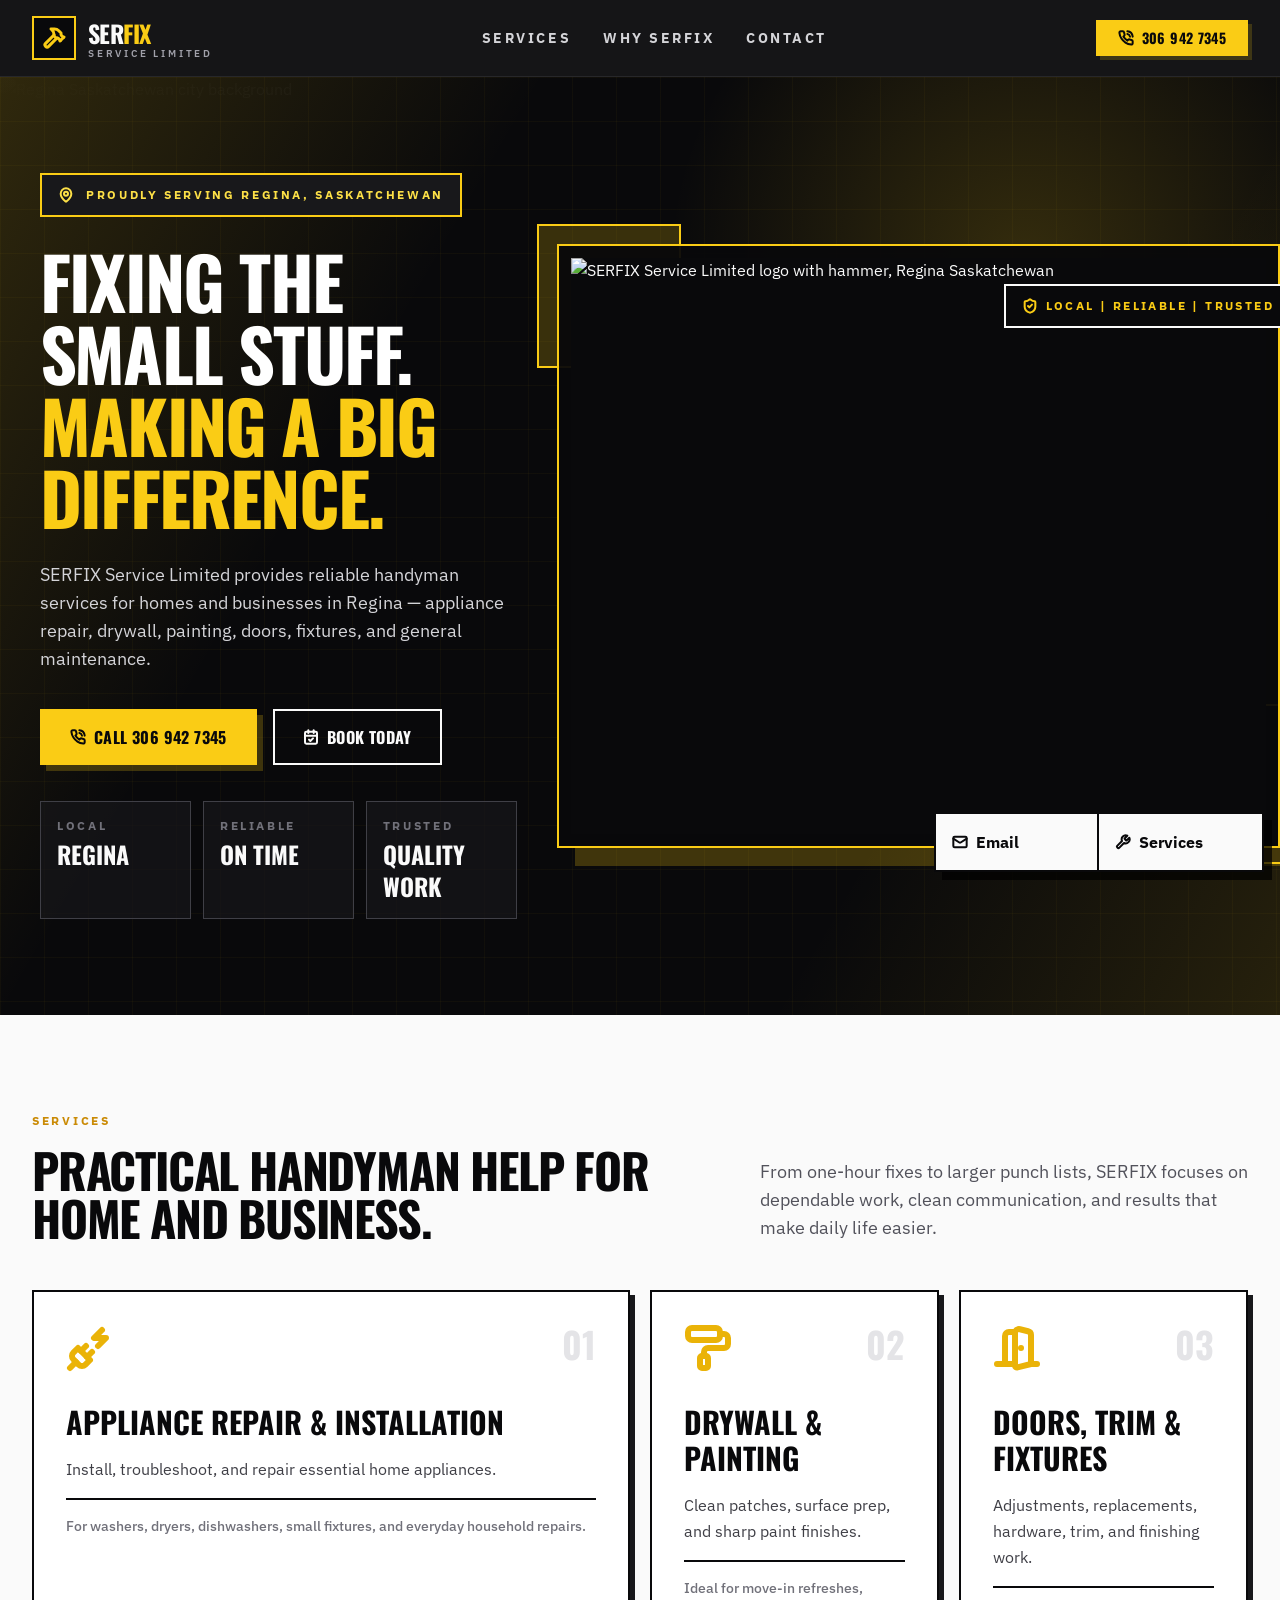
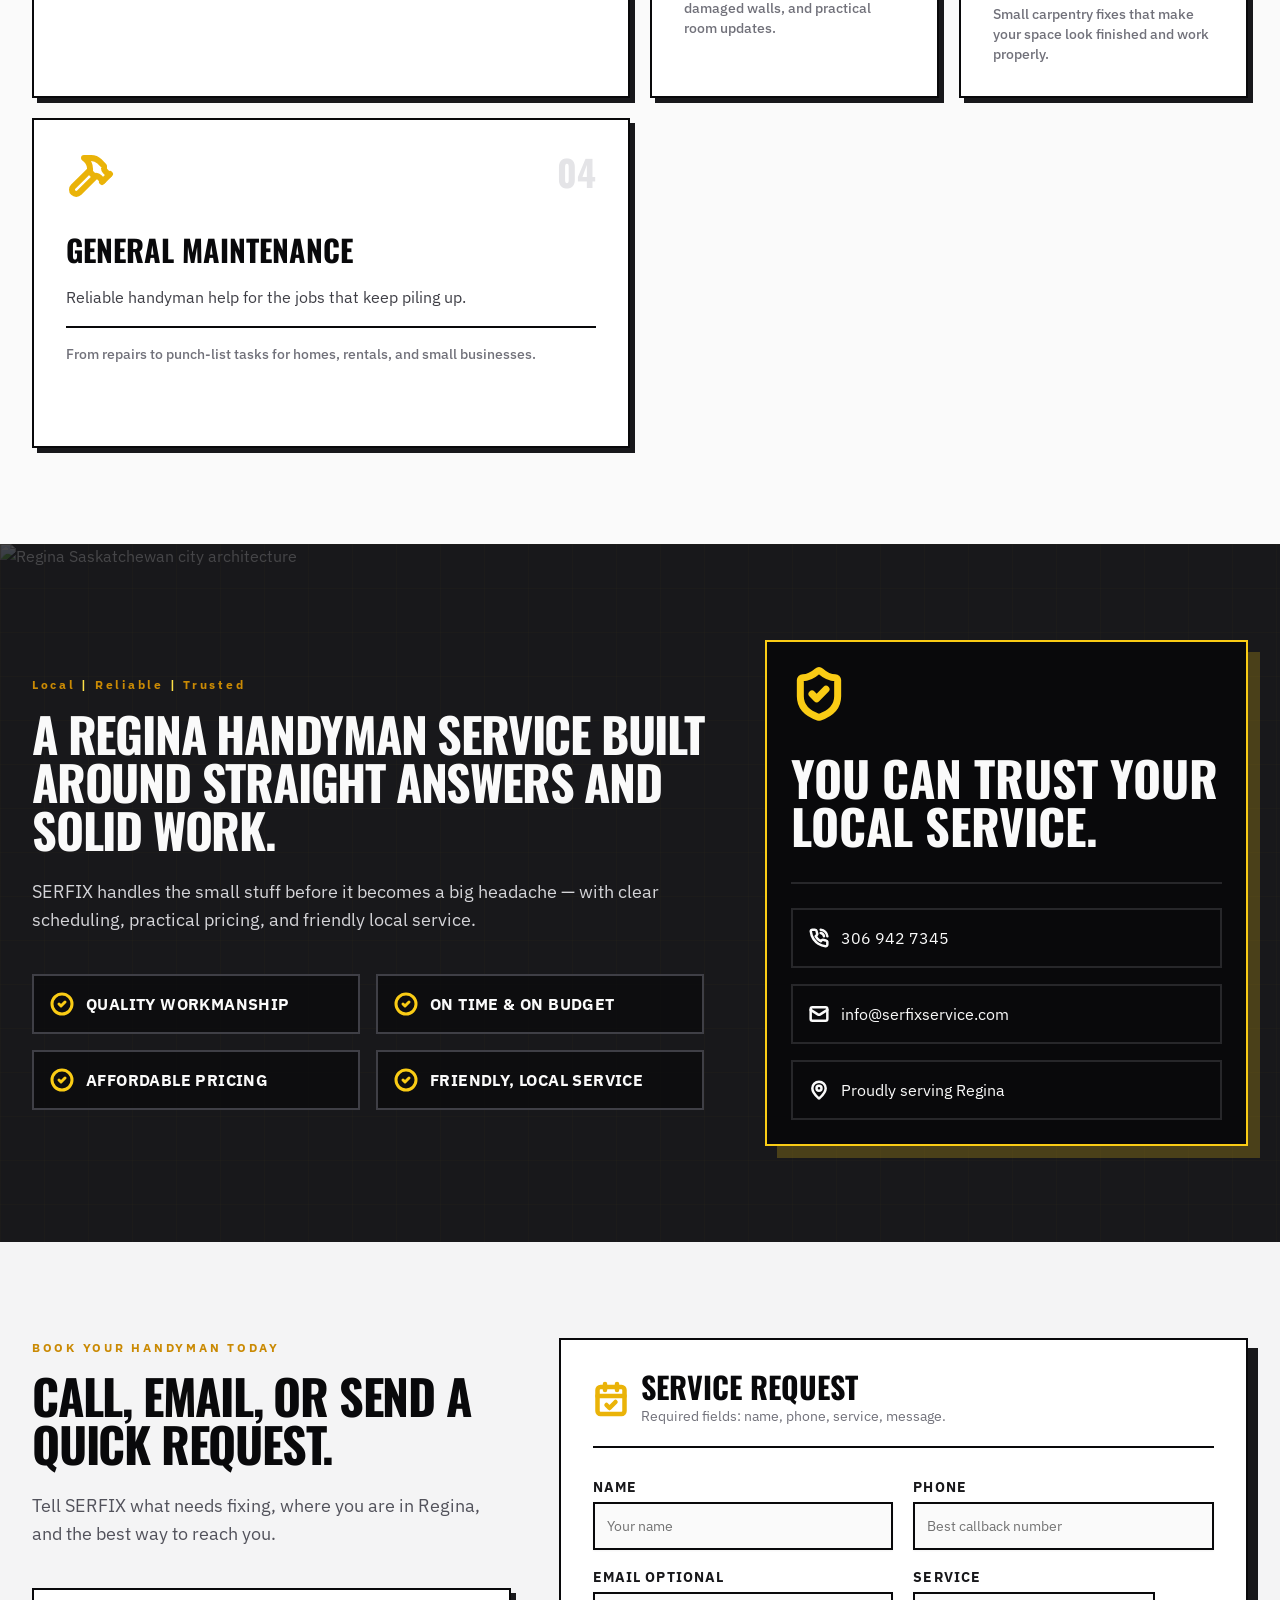
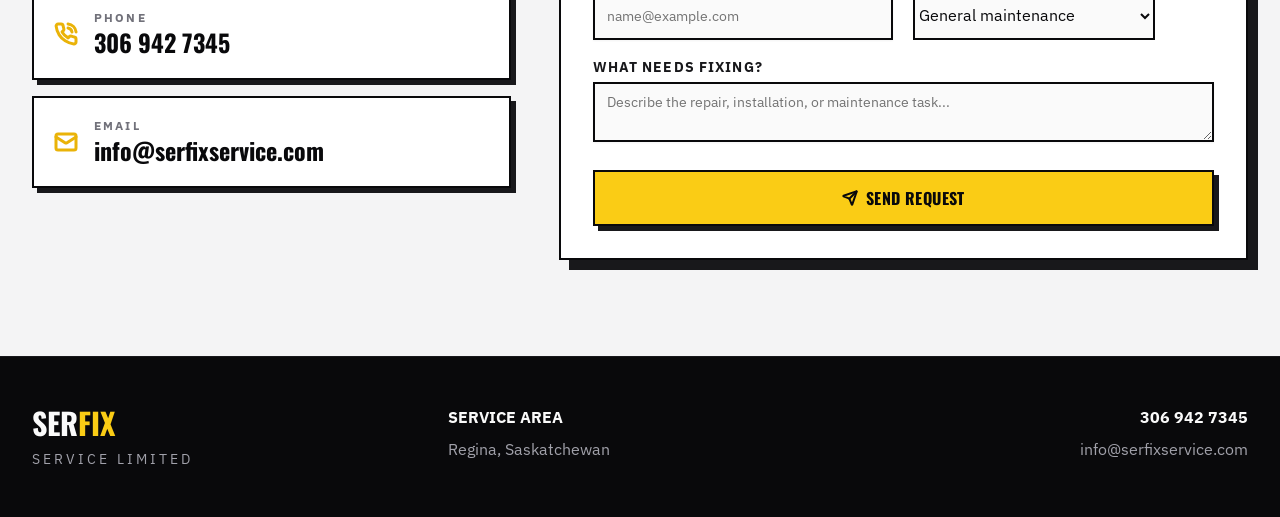
==== commit fbb65b0b: "auto-commit for 40f7106b-20a8-44c1-bbf1-4dc1b57dbcef" ====
--- a/docs/index.html
+++ b/docs/index.html
@@ -1 +1 @@
-<!doctype html><html lang="en"><head><meta charset="utf-8"/><meta name="viewport" content="width=device-width,initial-scale=1"/><meta name="theme-color" content="#09090b"/><meta name="description" content="SERFIX Service Limited — reliable handyman services in Regina, Saskatchewan."/><title>SERFIX Service Limited</title><script defer="defer" src="./static/js/main.a08a2204.js"></script><link href="./static/css/main.55e63e1f.css" rel="stylesheet"></head><body><noscript>You need to enable JavaScript to run this app.</noscript><div id="root"></div></body></html>+<!doctype html><html lang="en"><head><meta charset="utf-8"/><meta name="viewport" content="width=device-width,initial-scale=1"/><meta name="theme-color" content="#09090b"/><meta name="description" content="SERFIX Service Limited — reliable handyman services in Regina, Saskatchewan."/><title>SERFIX Service Limited</title><script defer="defer" src="./static/js/main.409b2b65.js"></script><link href="./static/css/main.e89852a3.css" rel="stylesheet"></head><body><noscript>You need to enable JavaScript to run this app.</noscript><div id="root"></div></body></html>
--- a/docs/static/css/main.e89852a3.css
+++ b/docs/static/css/main.e89852a3.css
@@ -0,0 +1,6 @@
+@import url(https://fonts.googleapis.com/css2?family=IBM+Plex+Sans:wght@400;500;600;700;900&family=Oswald:wght@500;600;700&display=swap);*,:after,:before{--tw-border-spacing-x:0;--tw-border-spacing-y:0;--tw-translate-x:0;--tw-translate-y:0;--tw-rotate:0;--tw-skew-x:0;--tw-skew-y:0;--tw-scale-x:1;--tw-scale-y:1;--tw-pan-x: ;--tw-pan-y: ;--tw-pinch-zoom: ;--tw-scroll-snap-strictness:proximity;--tw-gradient-from-position: ;--tw-gradient-via-position: ;--tw-gradient-to-position: ;--tw-ordinal: ;--tw-slashed-zero: ;--tw-numeric-figure: ;--tw-numeric-spacing: ;--tw-numeric-fraction: ;--tw-ring-inset: ;--tw-ring-offset-width:0px;--tw-ring-offset-color:#fff;--tw-ring-color:#3b82f680;--tw-ring-offset-shadow:0 0 #0000;--tw-ring-shadow:0 0 #0000;--tw-shadow:0 0 #0000;--tw-shadow-colored:0 0 #0000;--tw-blur: ;--tw-brightness: ;--tw-contrast: ;--tw-grayscale: ;--tw-hue-rotate: ;--tw-invert: ;--tw-saturate: ;--tw-sepia: ;--tw-drop-shadow: ;--tw-backdrop-blur: ;--tw-backdrop-brightness: ;--tw-backdrop-contrast: ;--tw-backdrop-grayscale: ;--tw-backdrop-hue-rotate: ;--tw-backdrop-invert: ;--tw-backdrop-opacity: ;--tw-backdrop-saturate: ;--tw-backdrop-sepia: ;--tw-contain-size: ;--tw-contain-layout: ;--tw-contain-paint: ;--tw-contain-style: }::backdrop{--tw-border-spacing-x:0;--tw-border-spacing-y:0;--tw-translate-x:0;--tw-translate-y:0;--tw-rotate:0;--tw-skew-x:0;--tw-skew-y:0;--tw-scale-x:1;--tw-scale-y:1;--tw-pan-x: ;--tw-pan-y: ;--tw-pinch-zoom: ;--tw-scroll-snap-strictness:proximity;--tw-gradient-from-position: ;--tw-gradient-via-position: ;--tw-gradient-to-position: ;--tw-ordinal: ;--tw-slashed-zero: ;--tw-numeric-figure: ;--tw-numeric-spacing: ;--tw-numeric-fraction: ;--tw-ring-inset: ;--tw-ring-offset-width:0px;--tw-ring-offset-color:#fff;--tw-ring-color:#3b82f680;--tw-ring-offset-shadow:0 0 #0000;--tw-ring-shadow:0 0 #0000;--tw-shadow:0 0 #0000;--tw-shadow-colored:0 0 #0000;--tw-blur: ;--tw-brightness: ;--tw-contrast: ;--tw-grayscale: ;--tw-hue-rotate: ;--tw-invert: ;--tw-saturate: ;--tw-sepia: ;--tw-drop-shadow: ;--tw-backdrop-blur: ;--tw-backdrop-brightness: ;--tw-backdrop-contrast: ;--tw-backdrop-grayscale: ;--tw-backdrop-hue-rotate: ;--tw-backdrop-invert: ;--tw-backdrop-opacity: ;--tw-backdrop-saturate: ;--tw-backdrop-sepia: ;--tw-contain-size: ;--tw-contain-layout: ;--tw-contain-paint: ;--tw-contain-style: }
+
+/*
+! tailwindcss v3.4.19 | MIT License | https://tailwindcss.com
+*/*,:after,:before{border:0 solid #e5e7eb;box-sizing:border-box}:after,:before{--tw-content:""}:host,html{-webkit-text-size-adjust:100%;font-feature-settings:normal;-webkit-tap-highlight-color:transparent;font-family:IBM Plex Sans,sans-serif;font-variation-settings:normal;line-height:1.5;tab-size:4}body{line-height:inherit}hr{border-top-width:1px;color:inherit;height:0}abbr:where([title]){-webkit-text-decoration:underline dotted;text-decoration:underline dotted}h1,h2,h3,h4,h5,h6{font-size:inherit;font-weight:inherit}a{color:inherit;text-decoration:inherit}b,strong{font-weight:bolder}code,kbd,pre,samp{font-feature-settings:normal;font-family:ui-monospace,SFMono-Regular,Menlo,Monaco,Consolas,Liberation Mono,Courier New,monospace;font-size:1em;font-variation-settings:normal}small{font-size:80%}sub,sup{font-size:75%;line-height:0;position:relative;vertical-align:initial}sub{bottom:-.25em}sup{top:-.5em}table{border-collapse:collapse;border-color:inherit;text-indent:0}button,input,optgroup,select,textarea{font-feature-settings:inherit;color:inherit;font-family:inherit;font-size:100%;font-variation-settings:inherit;font-weight:inherit;letter-spacing:inherit;line-height:inherit;margin:0;padding:0}button,select{text-transform:none}button,input:where([type=button]),input:where([type=reset]),input:where([type=submit]){-webkit-appearance:button;background-color:initial;background-image:none}:-moz-focusring{outline:auto}:-moz-ui-invalid{box-shadow:none}progress{vertical-align:initial}::-webkit-inner-spin-button,::-webkit-outer-spin-button{height:auto}[type=search]{-webkit-appearance:textfield;outline-offset:-2px}::-webkit-search-decoration{-webkit-appearance:none}::-webkit-file-upload-button{-webkit-appearance:button;font:inherit}summary{display:list-item}blockquote,dd,dl,figure,h1,h2,h3,h4,h5,h6,hr,p,pre{margin:0}fieldset{margin:0}fieldset,legend{padding:0}menu,ol,ul{list-style:none;margin:0;padding:0}dialog{padding:0}textarea{resize:vertical}input::placeholder,textarea::placeholder{color:#9ca3af;opacity:1}[role=button],button{cursor:pointer}:disabled{cursor:default}audio,canvas,embed,iframe,img,object,svg,video{display:block;vertical-align:middle}img,video{height:auto;max-width:100%}[hidden]:where(:not([hidden=until-found])){display:none}:root{--background:0 0% 100%;--foreground:0 0% 3.9%;--card:0 0% 100%;--card-foreground:0 0% 3.9%;--popover:0 0% 100%;--popover-foreground:0 0% 3.9%;--primary:48 96% 53%;--primary-foreground:240 10% 4%;--secondary:0 0% 96.1%;--secondary-foreground:0 0% 9%;--muted:0 0% 96.1%;--muted-foreground:0 0% 45.1%;--accent:0 0% 96.1%;--accent-foreground:0 0% 9%;--destructive:0 84.2% 60.2%;--destructive-foreground:0 0% 98%;--border:0 0% 89.8%;--input:0 0% 89.8%;--ring:48 96% 53%;--chart-1:12 76% 61%;--chart-2:173 58% 39%;--chart-3:197 37% 24%;--chart-4:43 74% 66%;--chart-5:27 87% 67%;--radius:0rem}*{border-color:#e5e5e5;border-color:hsl(var(--border))}body{background-color:#fff;background-color:hsl(var(--background));color:#0a0a0a;color:hsl(var(--foreground))}[data-debug-wrapper=true]{display:contents!important}[data-debug-wrapper=true]>*{border:inherit;column-gap:inherit;gap:inherit;margin:inherit;padding:inherit;row-gap:inherit}.sr-only{clip:rect(0,0,0,0);border-width:0;height:1px;margin:-1px;overflow:hidden;padding:0;position:absolute;white-space:nowrap;width:1px}.pointer-events-none{pointer-events:none}.pointer-events-auto{pointer-events:auto}.visible{visibility:visible}.invisible{visibility:hidden}.fixed{position:fixed}.absolute{position:absolute}.relative{position:relative}.sticky{position:-webkit-sticky;position:sticky}.inset-0{inset:0}.inset-x-0{left:0;right:0}.inset-y-0{bottom:0;top:0}.-bottom-12{bottom:-3rem}.-bottom-4{bottom:-1rem}.-bottom-6{bottom:-1.5rem}.-left-12{left:-3rem}.-left-5{left:-1.25rem}.-right-12{right:-3rem}.-right-3{right:-.75rem}.-right-4{right:-1rem}.-top-12{top:-3rem}.-top-5{top:-1.25rem}.bottom-0{bottom:0}.left-0{left:0}.left-1{left:.25rem}.left-1\/2{left:50%}.left-2{left:.5rem}.left-6{left:1.5rem}.left-\[50\%\]{left:50%}.right-0{right:0}.right-1{right:.25rem}.right-2{right:.5rem}.right-4{right:1rem}.right-6{right:1.5rem}.top-0{top:0}.top-1{top:.25rem}.top-1\/2{top:50%}.top-10{top:2.5rem}.top-4{top:1rem}.top-\[1px\]{top:1px}.top-\[50\%\]{top:50%}.top-\[60\%\]{top:60%}.top-full{top:100%}.z-10{z-index:10}.z-50{z-index:50}.z-\[100\]{z-index:100}.z-\[1\]{z-index:1}.-mx-1{margin-left:-.25rem;margin-right:-.25rem}.mx-auto{margin-left:auto;margin-right:auto}.my-1{margin-bottom:.25rem;margin-top:.25rem}.-ml-4{margin-left:-1rem}.-mt-4{margin-top:-1rem}.mb-1{margin-bottom:.25rem}.mb-7{margin-bottom:1.75rem}.mb-8{margin-bottom:2rem}.ml-1{margin-left:.25rem}.ml-auto{margin-left:auto}.mr-2{margin-right:.5rem}.mt-1{margin-top:.25rem}.mt-1\.5{margin-top:.375rem}.mt-10{margin-top:2.5rem}.mt-12{margin-top:3rem}.mt-2{margin-top:.5rem}.mt-24{margin-top:6rem}.mt-4{margin-top:1rem}.mt-5{margin-top:1.25rem}.mt-6{margin-top:1.5rem}.mt-7{margin-top:1.75rem}.mt-8{margin-top:2rem}.mt-9{margin-top:2.25rem}.mt-auto{margin-top:auto}.block{display:block}.flex{display:flex}.inline-flex{display:inline-flex}.table{display:table}.grid{display:grid}.hidden{display:none}.aspect-square{aspect-ratio:1/1}.h-1\.5{height:.375rem}.h-10{height:2.5rem}.h-11{height:2.75rem}.h-12{height:3rem}.h-14{height:3.5rem}.h-2{height:.5rem}.h-2\.5{height:.625rem}.h-3{height:.75rem}.h-3\.5{height:.875rem}.h-36{height:9rem}.h-4{height:1rem}.h-40{height:10rem}.h-5{height:1.25rem}.h-6{height:1.5rem}.h-7{height:1.75rem}.h-8{height:2rem}.h-9{height:2.25rem}.h-\[1px\]{height:1px}.h-\[var\(--radix-navigation-menu-viewport-height\)\]{height:var(--radix-navigation-menu-viewport-height)}.h-\[var\(--radix-select-trigger-height\)\]{height:var(--radix-select-trigger-height)}.h-auto{height:auto}.h-full{height:100%}.h-px{height:1px}.max-h-\[--radix-context-menu-content-available-height\]{max-height:var(--radix-context-menu-content-available-height)}.max-h-\[--radix-select-content-available-height\]{max-height:var(--radix-select-content-available-height)}.max-h-\[300px\]{max-height:300px}.max-h-\[var\(--radix-dropdown-menu-content-available-height\)\]{max-height:var(--radix-dropdown-menu-content-available-height)}.max-h-screen{max-height:100vh}.min-h-36{min-height:9rem}.min-h-\[60px\]{min-height:60px}.min-h-\[88vh\]{min-height:88vh}.min-h-screen{min-height:100vh}.w-10{width:2.5rem}.w-11{width:2.75rem}.w-12{width:3rem}.w-14{width:3.5rem}.w-2{width:.5rem}.w-2\.5{width:.625rem}.w-3{width:.75rem}.w-3\.5{width:.875rem}.w-3\/4{width:75%}.w-36{width:9rem}.w-4{width:1rem}.w-40{width:10rem}.w-5{width:1.25rem}.w-6{width:1.5rem}.w-64{width:16rem}.w-7{width:1.75rem}.w-72{width:18rem}.w-8{width:2rem}.w-9{width:2.25rem}.w-\[100px\]{width:100px}.w-\[1px\]{width:1px}.w-full{width:100%}.w-max{width:-webkit-max-content;width:max-content}.w-px{width:1px}.min-w-0{min-width:0}.min-w-10{min-width:2.5rem}.min-w-8{min-width:2rem}.min-w-9{min-width:2.25rem}.min-w-\[12rem\]{min-width:12rem}.min-w-\[8rem\]{min-width:8rem}.min-w-\[var\(--radix-select-trigger-width\)\]{min-width:var(--radix-select-trigger-width)}.max-w-2xl{max-width:42rem}.max-w-3xl{max-width:48rem}.max-w-4xl{max-width:56rem}.max-w-7xl{max-width:80rem}.max-w-\[1500px\]{max-width:1500px}.max-w-lg{max-width:32rem}.max-w-max{max-width:-webkit-max-content;max-width:max-content}.max-w-xl{max-width:36rem}.flex-1{flex:1 1}.shrink-0{flex-shrink:0}.grow{flex-grow:1}.grow-0{flex-grow:0}.basis-full{flex-basis:100%}.caption-bottom{caption-side:bottom}.border-collapse{border-collapse:collapse}.origin-\[--radix-context-menu-content-transform-origin\]{transform-origin:var(--radix-context-menu-content-transform-origin)}.origin-\[--radix-dropdown-menu-content-transform-origin\]{transform-origin:var(--radix-dropdown-menu-content-transform-origin)}.origin-\[--radix-hover-card-content-transform-origin\]{transform-origin:var(--radix-hover-card-content-transform-origin)}.origin-\[--radix-menubar-content-transform-origin\]{transform-origin:var(--radix-menubar-content-transform-origin)}.origin-\[--radix-popover-content-transform-origin\]{transform-origin:var(--radix-popover-content-transform-origin)}.origin-\[--radix-select-content-transform-origin\]{transform-origin:var(--radix-select-content-transform-origin)}.origin-\[--radix-tooltip-content-transform-origin\]{transform-origin:var(--radix-tooltip-content-transform-origin)}.-translate-x-1\/2{--tw-translate-x:-50%}.-translate-x-1\/2,.-translate-y-1\/2{transform:translate(var(--tw-translate-x),var(--tw-translate-y)) rotate(var(--tw-rotate)) skewX(var(--tw-skew-x)) skewY(var(--tw-skew-y)) scaleX(var(--tw-scale-x)) scaleY(var(--tw-scale-y))}.-translate-y-1\/2{--tw-translate-y:-50%}.translate-x-\[-50\%\]{--tw-translate-x:-50%}.translate-x-\[-50\%\],.translate-y-\[-50\%\]{transform:translate(var(--tw-translate-x),var(--tw-translate-y)) rotate(var(--tw-rotate)) skewX(var(--tw-skew-x)) skewY(var(--tw-skew-y)) scaleX(var(--tw-scale-x)) scaleY(var(--tw-scale-y))}.translate-y-\[-50\%\]{--tw-translate-y:-50%}.rotate-45{--tw-rotate:45deg}.rotate-45,.rotate-90{transform:translate(var(--tw-translate-x),var(--tw-translate-y)) rotate(var(--tw-rotate)) skewX(var(--tw-skew-x)) skewY(var(--tw-skew-y)) scaleX(var(--tw-scale-x)) scaleY(var(--tw-scale-y))}.rotate-90{--tw-rotate:90deg}.transform{transform:translate(var(--tw-translate-x),var(--tw-translate-y)) rotate(var(--tw-rotate)) skewX(var(--tw-skew-x)) skewY(var(--tw-skew-y)) scaleX(var(--tw-scale-x)) scaleY(var(--tw-scale-y))}@keyframes pulse{50%{opacity:.5}}.animate-pulse{animation:pulse 2s cubic-bezier(.4,0,.6,1) infinite}.cursor-default{cursor:default}.cursor-pointer{cursor:pointer}.touch-none{touch-action:none}.select-none{-webkit-user-select:none;user-select:none}.resize-y{resize:vertical}.list-none{list-style-type:none}.grid-cols-1{grid-template-columns:repeat(1,minmax(0,1fr))}.grid-cols-2{grid-template-columns:repeat(2,minmax(0,1fr))}.flex-row{flex-direction:row}.flex-col{flex-direction:column}.flex-col-reverse{flex-direction:column-reverse}.flex-wrap{flex-wrap:wrap}.place-items-center{place-items:center}.items-start{align-items:flex-start}.items-end{align-items:flex-end}.items-center{align-items:center}.justify-center{justify-content:center}.justify-between{justify-content:space-between}.gap-1{gap:.25rem}.gap-1\.5{gap:.375rem}.gap-10{gap:2.5rem}.gap-12{gap:3rem}.gap-2{gap:.5rem}.gap-3{gap:.75rem}.gap-4{gap:1rem}.gap-5{gap:1.25rem}.gap-6{gap:1.5rem}.gap-8{gap:2rem}.space-x-1>:not([hidden])~:not([hidden]){--tw-space-x-reverse:0;margin-left:calc(.25rem*(1 - var(--tw-space-x-reverse)));margin-right:calc(.25rem*var(--tw-space-x-reverse))}.space-x-2>:not([hidden])~:not([hidden]){--tw-space-x-reverse:0;margin-left:calc(.5rem*(1 - var(--tw-space-x-reverse)));margin-right:calc(.5rem*var(--tw-space-x-reverse))}.space-y-1>:not([hidden])~:not([hidden]){--tw-space-y-reverse:0;margin-bottom:calc(.25rem*var(--tw-space-y-reverse));margin-top:calc(.25rem*(1 - var(--tw-space-y-reverse)))}.space-y-1\.5>:not([hidden])~:not([hidden]){--tw-space-y-reverse:0;margin-bottom:calc(.375rem*var(--tw-space-y-reverse));margin-top:calc(.375rem*(1 - var(--tw-space-y-reverse)))}.space-y-2>:not([hidden])~:not([hidden]){--tw-space-y-reverse:0;margin-bottom:calc(.5rem*var(--tw-space-y-reverse));margin-top:calc(.5rem*(1 - var(--tw-space-y-reverse)))}.space-y-4>:not([hidden])~:not([hidden]){--tw-space-y-reverse:0;margin-bottom:calc(1rem*var(--tw-space-y-reverse));margin-top:calc(1rem*(1 - var(--tw-space-y-reverse)))}.overflow-auto{overflow:auto}.overflow-hidden{overflow:hidden}.overflow-y-auto{overflow-y:auto}.overflow-x-hidden{overflow-x:hidden}.whitespace-nowrap{white-space:nowrap}.break-words{overflow-wrap:break-word}.break-all{word-break:break-all}.rounded-\[inherit\]{border-radius:inherit}.rounded-full{border-radius:9999px}.rounded-lg{border-radius:0;border-radius:var(--radius)}.rounded-md{border-radius:-2px;border-radius:calc(var(--radius) - 2px)}.rounded-none{border-radius:0}.rounded-sm{border-radius:-4px;border-radius:calc(var(--radius) - 4px)}.rounded-xl{border-radius:.75rem}.rounded-t-\[10px\]{border-top-left-radius:10px;border-top-right-radius:10px}.rounded-tl-sm{border-top-left-radius:-4px;border-top-left-radius:calc(var(--radius) - 4px)}.border{border-width:1px}.border-2{border-width:2px}.border-y{border-top-width:1px}.border-b,.border-y{border-bottom-width:1px}.border-b-2{border-bottom-width:2px}.border-l{border-left-width:1px}.border-r{border-right-width:1px}.border-r-2{border-right-width:2px}.border-t{border-top-width:1px}.border-t-2{border-top-width:2px}.border-destructive{border-color:#ef4444;border-color:hsl(var(--destructive))}.border-destructive\/50{border-color:#ef444480;border-color:hsl(var(--destructive)/.5)}.border-input{border-color:#e5e5e5;border-color:hsl(var(--input))}.border-primary{border-color:#facc14;border-color:hsl(var(--primary))}.border-primary\/50{border-color:#facc1480;border-color:hsl(var(--primary)/.5)}.border-transparent{border-color:#0000}.border-yellow-400{--tw-border-opacity:1;border-color:#facc15;border-color:rgb(250 204 21/var(--tw-border-opacity,1))}.border-zinc-50{--tw-border-opacity:1;border-color:#fafafa;border-color:rgb(250 250 250/var(--tw-border-opacity,1))}.border-zinc-700{--tw-border-opacity:1;border-color:#3f3f46;border-color:rgb(63 63 70/var(--tw-border-opacity,1))}.border-zinc-800{--tw-border-opacity:1;border-color:#27272a;border-color:rgb(39 39 42/var(--tw-border-opacity,1))}.border-zinc-900{--tw-border-opacity:1;border-color:#18181b;border-color:rgb(24 24 27/var(--tw-border-opacity,1))}.border-zinc-950{--tw-border-opacity:1;border-color:#09090b;border-color:rgb(9 9 11/var(--tw-border-opacity,1))}.border-l-transparent{border-left-color:#0000}.border-t-transparent{border-top-color:#0000}.bg-accent{background-color:#f5f5f5;background-color:hsl(var(--accent))}.bg-background{background-color:#fff;background-color:hsl(var(--background))}.bg-black\/80{background-color:#000c}.bg-border{background-color:#e5e5e5;background-color:hsl(var(--border))}.bg-card{background-color:#fff;background-color:hsl(var(--card))}.bg-destructive{background-color:#ef4444;background-color:hsl(var(--destructive))}.bg-foreground{background-color:#0a0a0a;background-color:hsl(var(--foreground))}.bg-muted{background-color:#f5f5f5;background-color:hsl(var(--muted))}.bg-muted\/50{background-color:#f5f5f580;background-color:hsl(var(--muted)/.5)}.bg-popover{background-color:#fff;background-color:hsl(var(--popover))}.bg-primary{background-color:#facc14;background-color:hsl(var(--primary))}.bg-primary\/10{background-color:#facc141a;background-color:hsl(var(--primary)/.1)}.bg-primary\/20{background-color:#facc1433;background-color:hsl(var(--primary)/.2)}.bg-secondary{background-color:#f5f5f5;background-color:hsl(var(--secondary))}.bg-transparent{background-color:initial}.bg-white{--tw-bg-opacity:1;background-color:#fff;background-color:rgb(255 255 255/var(--tw-bg-opacity,1))}.bg-yellow-400{--tw-bg-opacity:1;background-color:#facc15;background-color:rgb(250 204 21/var(--tw-bg-opacity,1))}.bg-yellow-400\/20{background-color:#facc1533}.bg-zinc-100{--tw-bg-opacity:1;background-color:#f4f4f5;background-color:rgb(244 244 245/var(--tw-bg-opacity,1))}.bg-zinc-50{--tw-bg-opacity:1;background-color:#fafafa;background-color:rgb(250 250 250/var(--tw-bg-opacity,1))}.bg-zinc-900{--tw-bg-opacity:1;background-color:#18181b;background-color:rgb(24 24 27/var(--tw-bg-opacity,1))}.bg-zinc-900\/70{background-color:#18181bb3}.bg-zinc-950{--tw-bg-opacity:1;background-color:#09090b;background-color:rgb(9 9 11/var(--tw-bg-opacity,1))}.bg-zinc-950\/70{background-color:#09090bb3}.bg-zinc-950\/80{background-color:#09090bcc}.bg-zinc-950\/95{background-color:#09090bf2}.bg-\[linear-gradient\(120deg\2c rgba\(250\2c 204\2c 21\2c 0\.16\)_0\%\2c transparent_30\%\2c transparent_72\%\2c rgba\(250\2c 204\2c 21\2c 0\.12\)_100\%\)\]{background-image:linear-gradient(120deg,#facc1529,#0000 30%,#0000 72%,#facc151f)}.bg-\[radial-gradient\(circle_at_80\%_20\%\2c rgba\(250\2c 204\2c 21\2c 0\.18\)\2c transparent_28\%\)\2c linear-gradient\(90deg\2c rgba\(9\2c 9\2c 11\2c 0\.98\)_0\%\2c rgba\(9\2c 9\2c 11\2c 0\.86\)_38\%\2c rgba\(9\2c 9\2c 11\2c 0\.66\)_100\%\)\]{background-image:radial-gradient(circle at 80% 20%,#facc152e,#0000 28%),linear-gradient(90deg,#09090bfa,#09090bdb 38%,#09090ba8)}.fill-current{fill:currentColor}.fill-primary{fill:#facc14;fill:hsl(var(--primary))}.object-contain{object-fit:contain}.object-cover{object-fit:cover}.object-center{object-position:center}.p-0{padding:0}.p-1{padding:.25rem}.p-2{padding:.5rem}.p-3{padding:.75rem}.p-4{padding:1rem}.p-5{padding:1.25rem}.p-6{padding:1.5rem}.p-\[1px\]{padding:1px}.px-1\.5{padding-left:.375rem;padding-right:.375rem}.px-2{padding-left:.5rem;padding-right:.5rem}.px-2\.5{padding-left:.625rem;padding-right:.625rem}.px-3{padding-left:.75rem;padding-right:.75rem}.px-4{padding-left:1rem;padding-right:1rem}.px-5{padding-left:1.25rem;padding-right:1.25rem}.px-7{padding-left:1.75rem;padding-right:1.75rem}.px-8{padding-left:2rem;padding-right:2rem}.py-0\.5{padding-bottom:.125rem;padding-top:.125rem}.py-1{padding-bottom:.25rem;padding-top:.25rem}.py-1\.5{padding-bottom:.375rem;padding-top:.375rem}.py-12{padding-bottom:3rem;padding-top:3rem}.py-16{padding-bottom:4rem;padding-top:4rem}.py-2{padding-bottom:.5rem;padding-top:.5rem}.py-20{padding-bottom:5rem;padding-top:5rem}.py-3{padding-bottom:.75rem;padding-top:.75rem}.py-4{padding-bottom:1rem;padding-top:1rem}.py-6{padding-bottom:1.5rem;padding-top:1.5rem}.pb-4{padding-bottom:1rem}.pb-5{padding-bottom:1.25rem}.pl-2{padding-left:.5rem}.pl-2\.5{padding-left:.625rem}.pl-4{padding-left:1rem}.pl-8{padding-left:2rem}.pr-2{padding-right:.5rem}.pr-2\.5{padding-right:.625rem}.pr-6{padding-right:1.5rem}.pr-8{padding-right:2rem}.pt-0{padding-top:0}.pt-1{padding-top:.25rem}.pt-4{padding-top:1rem}.pt-6{padding-top:1.5rem}.text-left{text-align:left}.text-center{text-align:center}.align-middle{vertical-align:middle}.font-display{font-family:Oswald,sans-serif}.font-sans{font-family:IBM Plex Sans,sans-serif}.text-2xl{font-size:1.5rem;line-height:2rem}.text-3xl{font-size:1.875rem;line-height:2.25rem}.text-4xl{font-size:2.25rem;line-height:2.5rem}.text-5xl{font-size:3rem;line-height:1}.text-\[0\.8rem\]{font-size:.8rem}.text-\[10px\]{font-size:10px}.text-base{font-size:1rem;line-height:1.5rem}.text-lg{font-size:1.125rem;line-height:1.75rem}.text-sm{font-size:.875rem;line-height:1.25rem}.text-xs{font-size:.75rem;line-height:1rem}.font-black{font-weight:900}.font-bold{font-weight:700}.font-medium{font-weight:500}.font-normal{font-weight:400}.font-semibold{font-weight:600}.uppercase{text-transform:uppercase}.leading-\[0\.92\]{line-height:.92}.leading-none{line-height:1}.leading-relaxed{line-height:1.625}.leading-tight{line-height:1.25}.tracking-\[0\.18em\]{letter-spacing:.18em}.tracking-\[0\.22em\]{letter-spacing:.22em}.tracking-\[0\.28em\]{letter-spacing:.28em}.tracking-\[0\.2em\]{letter-spacing:.2em}.tracking-tight{letter-spacing:-.025em}.tracking-wide{letter-spacing:.025em}.tracking-widest{letter-spacing:.1em}.text-accent-foreground{color:#171717;color:hsl(var(--accent-foreground))}.text-card-foreground{color:#0a0a0a;color:hsl(var(--card-foreground))}.text-current{color:currentColor}.text-destructive{color:#ef4444;color:hsl(var(--destructive))}.text-destructive-foreground{color:#fafafa;color:hsl(var(--destructive-foreground))}.text-foreground{color:#0a0a0a;color:hsl(var(--foreground))}.text-foreground\/50{color:#0a0a0a80;color:hsl(var(--foreground)/.5)}.text-muted-foreground{color:#737373;color:hsl(var(--muted-foreground))}.text-popover-foreground{color:#0a0a0a;color:hsl(var(--popover-foreground))}.text-primary{color:#facc14;color:hsl(var(--primary))}.text-primary-foreground{color:#09090b;color:hsl(var(--primary-foreground))}.text-secondary-foreground{color:#171717;color:hsl(var(--secondary-foreground))}.text-white{--tw-text-opacity:1;color:#fff;color:rgb(255 255 255/var(--tw-text-opacity,1))}.text-yellow-300{--tw-text-opacity:1;color:#fde047;color:rgb(253 224 71/var(--tw-text-opacity,1))}.text-yellow-400{--tw-text-opacity:1;color:#facc15;color:rgb(250 204 21/var(--tw-text-opacity,1))}.text-yellow-500{--tw-text-opacity:1;color:#eab308;color:rgb(234 179 8/var(--tw-text-opacity,1))}.text-zinc-200{--tw-text-opacity:1;color:#e4e4e7;color:rgb(228 228 231/var(--tw-text-opacity,1))}.text-zinc-300{--tw-text-opacity:1;color:#d4d4d8;color:rgb(212 212 216/var(--tw-text-opacity,1))}.text-zinc-400{--tw-text-opacity:1;color:#a1a1aa;color:rgb(161 161 170/var(--tw-text-opacity,1))}.text-zinc-50{--tw-text-opacity:1;color:#fafafa;color:rgb(250 250 250/var(--tw-text-opacity,1))}.text-zinc-500{--tw-text-opacity:1;color:#71717a;color:rgb(113 113 122/var(--tw-text-opacity,1))}.text-zinc-600{--tw-text-opacity:1;color:#52525b;color:rgb(82 82 91/var(--tw-text-opacity,1))}.text-zinc-700{--tw-text-opacity:1;color:#3f3f46;color:rgb(63 63 70/var(--tw-text-opacity,1))}.text-zinc-950{--tw-text-opacity:1;color:#09090b;color:rgb(9 9 11/var(--tw-text-opacity,1))}.underline-offset-4{text-underline-offset:4px}.opacity-0{opacity:0}.opacity-15{opacity:.15}.opacity-20{opacity:.2}.opacity-30{opacity:.3}.opacity-50{opacity:.5}.opacity-60{opacity:.6}.opacity-70{opacity:.7}.opacity-90{opacity:.9}.mix-blend-luminosity{mix-blend-mode:luminosity}.shadow{--tw-shadow:0 1px 3px 0 #0000001a,0 1px 2px -1px #0000001a;--tw-shadow-colored:0 1px 3px 0 var(--tw-shadow-color),0 1px 2px -1px var(--tw-shadow-color)}.shadow,.shadow-\[10px_10px_0px_0px_rgba\(24\2c 24\2c 27\2c 1\)\]{box-shadow:0 0 #0000,0 0 #0000,var(--tw-shadow);box-shadow:var(--tw-ring-offset-shadow,0 0 #0000),var(--tw-ring-shadow,0 0 #0000),var(--tw-shadow)}.shadow-\[10px_10px_0px_0px_rgba\(24\2c 24\2c 27\2c 1\)\]{--tw-shadow:10px 10px 0px 0px #18181b;--tw-shadow-colored:10px 10px 0px 0px var(--tw-shadow-color)}.shadow-\[12px_12px_0px_0px_rgba\(250\2c 204\2c 21\2c 0\.22\)\]{--tw-shadow:12px 12px 0px 0px #facc1538;--tw-shadow-colored:12px 12px 0px 0px var(--tw-shadow-color)}.shadow-\[12px_12px_0px_0px_rgba\(250\2c 204\2c 21\2c 0\.22\)\],.shadow-\[18px_18px_0px_0px_rgba\(250\2c 204\2c 21\2c 0\.23\)\]{box-shadow:0 0 #0000,0 0 #0000,var(--tw-shadow);box-shadow:var(--tw-ring-offset-shadow,0 0 #0000),var(--tw-ring-shadow,0 0 #0000),var(--tw-shadow)}.shadow-\[18px_18px_0px_0px_rgba\(250\2c 204\2c 21\2c 0\.23\)\]{--tw-shadow:18px 18px 0px 0px #facc153b;--tw-shadow-colored:18px 18px 0px 0px var(--tw-shadow-color)}.shadow-\[4px_4px_0px_0px_rgba\(250\2c 204\2c 21\2c 0\.18\)\]{--tw-shadow:4px 4px 0px 0px #facc152e;--tw-shadow-colored:4px 4px 0px 0px var(--tw-shadow-color)}.shadow-\[4px_4px_0px_0px_rgba\(250\2c 204\2c 21\2c 0\.18\)\],.shadow-\[5px_5px_0px_0px_rgba\(24\2c 24\2c 27\2c 1\)\]{box-shadow:0 0 #0000,0 0 #0000,var(--tw-shadow);box-shadow:var(--tw-ring-offset-shadow,0 0 #0000),var(--tw-ring-shadow,0 0 #0000),var(--tw-shadow)}.shadow-\[5px_5px_0px_0px_rgba\(24\2c 24\2c 27\2c 1\)\]{--tw-shadow:5px 5px 0px 0px #18181b;--tw-shadow-colored:5px 5px 0px 0px var(--tw-shadow-color)}.shadow-\[6px_6px_0px_0px_rgba\(250\2c 204\2c 21\2c 0\.22\)\]{--tw-shadow:6px 6px 0px 0px #facc1538;--tw-shadow-colored:6px 6px 0px 0px var(--tw-shadow-color)}.shadow-\[6px_6px_0px_0px_rgba\(250\2c 204\2c 21\2c 0\.22\)\],.shadow-\[8px_8px_0px_0px_rgba\(0\2c 0\2c 0\2c 0\.7\)\]{box-shadow:0 0 #0000,0 0 #0000,var(--tw-shadow);box-shadow:var(--tw-ring-offset-shadow,0 0 #0000),var(--tw-ring-shadow,0 0 #0000),var(--tw-shadow)}.shadow-\[8px_8px_0px_0px_rgba\(0\2c 0\2c 0\2c 0\.7\)\]{--tw-shadow:8px 8px 0px 0px #000000b3;--tw-shadow-colored:8px 8px 0px 0px var(--tw-shadow-color)}.shadow-lg{--tw-shadow:0 10px 15px -3px #0000001a,0 4px 6px -4px #0000001a;--tw-shadow-colored:0 10px 15px -3px var(--tw-shadow-color),0 4px 6px -4px var(--tw-shadow-color)}.shadow-lg,.shadow-md{box-shadow:0 0 #0000,0 0 #0000,var(--tw-shadow);box-shadow:var(--tw-ring-offset-shadow,0 0 #0000),var(--tw-ring-shadow,0 0 #0000),var(--tw-shadow)}.shadow-md{--tw-shadow:0 4px 6px -1px #0000001a,0 2px 4px -2px #0000001a;--tw-shadow-colored:0 4px 6px -1px var(--tw-shadow-color),0 2px 4px -2px var(--tw-shadow-color)}.shadow-sm{--tw-shadow:0 1px 2px 0 #0000000d;--tw-shadow-colored:0 1px 2px 0 var(--tw-shadow-color);box-shadow:0 0 #0000,0 0 #0000,var(--tw-shadow);box-shadow:var(--tw-ring-offset-shadow,0 0 #0000),var(--tw-ring-shadow,0 0 #0000),var(--tw-shadow)}.outline-none{outline:2px solid #0000;outline-offset:2px}.outline{outline-style:solid}.ring-0{--tw-ring-offset-shadow:var(--tw-ring-inset) 0 0 0 var(--tw-ring-offset-width) var(--tw-ring-offset-color);--tw-ring-shadow:var(--tw-ring-inset) 0 0 0 calc(var(--tw-ring-offset-width)) var(--tw-ring-color)}.ring-0,.ring-1{box-shadow:var(--tw-ring-offset-shadow),var(--tw-ring-shadow),0 0 #0000;box-shadow:var(--tw-ring-offset-shadow),var(--tw-ring-shadow),var(--tw-shadow,0 0 #0000)}.ring-1{--tw-ring-offset-shadow:var(--tw-ring-inset) 0 0 0 var(--tw-ring-offset-width) var(--tw-ring-offset-color);--tw-ring-shadow:var(--tw-ring-inset) 0 0 0 calc(1px + var(--tw-ring-offset-width)) var(--tw-ring-color)}.ring-ring{--tw-ring-color:hsl(var(--ring))}.ring-offset-background{--tw-ring-offset-color:hsl(var(--background))}.filter{filter:var(--tw-blur) var(--tw-brightness) var(--tw-contrast) var(--tw-grayscale) var(--tw-hue-rotate) var(--tw-invert) var(--tw-saturate) var(--tw-sepia) var(--tw-drop-shadow)}.backdrop-blur-md{--tw-backdrop-blur:blur(12px);-webkit-backdrop-filter:var(--tw-backdrop-blur) var(--tw-backdrop-brightness) var(--tw-backdrop-contrast) var(--tw-backdrop-grayscale) var(--tw-backdrop-hue-rotate) var(--tw-backdrop-invert) var(--tw-backdrop-opacity) var(--tw-backdrop-saturate) var(--tw-backdrop-sepia);backdrop-filter:var(--tw-backdrop-blur) var(--tw-backdrop-brightness) var(--tw-backdrop-contrast) var(--tw-backdrop-grayscale) var(--tw-backdrop-hue-rotate) var(--tw-backdrop-invert) var(--tw-backdrop-opacity) var(--tw-backdrop-saturate) var(--tw-backdrop-sepia)}.transition{transition-duration:.15s;transition-property:color,background-color,border-color,fill,stroke,opacity,box-shadow,transform,filter,-webkit-text-decoration-color,-webkit-backdrop-filter;transition-property:color,background-color,border-color,text-decoration-color,fill,stroke,opacity,box-shadow,transform,filter,backdrop-filter;transition-property:color,background-color,border-color,text-decoration-color,fill,stroke,opacity,box-shadow,transform,filter,backdrop-filter,-webkit-text-decoration-color,-webkit-backdrop-filter;transition-timing-function:cubic-bezier(.4,0,.2,1)}.transition-\[transform\2c background-color\2c color\]{transition-duration:.15s;transition-property:transform,background-color,color;transition-timing-function:cubic-bezier(.4,0,.2,1)}.transition-\[transform\2c background-color\]{transition-duration:.15s;transition-property:transform,background-color;transition-timing-function:cubic-bezier(.4,0,.2,1)}.transition-all{transition-duration:.15s;transition-property:all;transition-timing-function:cubic-bezier(.4,0,.2,1)}.transition-colors{transition-duration:.15s;transition-property:color,background-color,border-color,fill,stroke,-webkit-text-decoration-color;transition-property:color,background-color,border-color,text-decoration-color,fill,stroke;transition-property:color,background-color,border-color,text-decoration-color,fill,stroke,-webkit-text-decoration-color;transition-timing-function:cubic-bezier(.4,0,.2,1)}.transition-opacity{transition-duration:.15s;transition-property:opacity;transition-timing-function:cubic-bezier(.4,0,.2,1)}.transition-transform{transition-duration:.15s;transition-property:transform;transition-timing-function:cubic-bezier(.4,0,.2,1)}.duration-1000{transition-duration:1s}.duration-200{transition-duration:.2s}.duration-300{transition-duration:.3s}.ease-in-out{transition-timing-function:cubic-bezier(.4,0,.2,1)}@keyframes enter{0%{opacity:1;opacity:var(--tw-enter-opacity,1);transform:translateZ(0) scaleX(1) rotate(0);transform:translate3d(var(--tw-enter-translate-x,0),var(--tw-enter-translate-y,0),0) scale3d(var(--tw-enter-scale,1),var(--tw-enter-scale,1),var(--tw-enter-scale,1)) rotate(var(--tw-enter-rotate,0))}}@keyframes exit{to{opacity:1;opacity:var(--tw-exit-opacity,1);transform:translateZ(0) scaleX(1) rotate(0);transform:translate3d(var(--tw-exit-translate-x,0),var(--tw-exit-translate-y,0),0) scale3d(var(--tw-exit-scale,1),var(--tw-exit-scale,1),var(--tw-exit-scale,1)) rotate(var(--tw-exit-rotate,0))}}.animate-in{--tw-enter-opacity:initial;--tw-enter-scale:initial;--tw-enter-rotate:initial;--tw-enter-translate-x:initial;--tw-enter-translate-y:initial;animation-duration:.15s;animation-name:enter}.fade-in-0{--tw-enter-opacity:0}.zoom-in-95{--tw-enter-scale:.95}.duration-1000{animation-duration:1s}.duration-200{animation-duration:.2s}.duration-300{animation-duration:.3s}.ease-in-out{animation-timing-function:cubic-bezier(.4,0,.2,1)}body{-webkit-font-smoothing:antialiased;-moz-osx-font-smoothing:grayscale;font-family:IBM Plex Sans,sans-serif;margin:0}code{font-family:source-code-pro,Menlo,Monaco,Consolas,Courier New,monospace}.file\:border-0::-webkit-file-upload-button{border-width:0}.file\:border-0::file-selector-button{border-width:0}.file\:bg-transparent::-webkit-file-upload-button{background-color:initial}.file\:bg-transparent::file-selector-button{background-color:initial}.file\:text-sm::-webkit-file-upload-button{font-size:.875rem;line-height:1.25rem}.file\:text-sm::file-selector-button{font-size:.875rem;line-height:1.25rem}.file\:font-medium::-webkit-file-upload-button{font-weight:500}.file\:font-medium::file-selector-button{font-weight:500}.file\:text-foreground::-webkit-file-upload-button{color:#0a0a0a;color:hsl(var(--foreground))}.file\:text-foreground::file-selector-button{color:#0a0a0a;color:hsl(var(--foreground))}.placeholder\:text-muted-foreground::placeholder{color:#737373;color:hsl(var(--muted-foreground))}.after\:absolute:after{content:var(--tw-content);position:absolute}.after\:inset-y-0:after{bottom:0;content:var(--tw-content);top:0}.after\:left-1\/2:after{content:var(--tw-content);left:50%}.after\:w-1:after{content:var(--tw-content);width:.25rem}.after\:-translate-x-1\/2:after{--tw-translate-x:-50%;content:var(--tw-content);transform:translate(var(--tw-translate-x),var(--tw-translate-y)) rotate(var(--tw-rotate)) skewX(var(--tw-skew-x)) skewY(var(--tw-skew-y)) scaleX(var(--tw-scale-x)) scaleY(var(--tw-scale-y))}.first\:rounded-l-md:first-child{border-bottom-left-radius:-2px;border-bottom-left-radius:calc(var(--radius) - 2px);border-top-left-radius:-2px;border-top-left-radius:calc(var(--radius) - 2px)}.first\:border-l:first-child{border-left-width:1px}.last\:rounded-r-md:last-child{border-bottom-right-radius:-2px;border-bottom-right-radius:calc(var(--radius) - 2px);border-top-right-radius:-2px;border-top-right-radius:calc(var(--radius) - 2px)}.focus-within\:relative:focus-within{position:relative}.focus-within\:z-20:focus-within{z-index:20}.hover\:-translate-y-0\.5:hover{--tw-translate-y:-0.125rem}.hover\:-translate-y-0\.5:hover,.hover\:-translate-y-1:hover{transform:translate(var(--tw-translate-x),var(--tw-translate-y)) rotate(var(--tw-rotate)) skewX(var(--tw-skew-x)) skewY(var(--tw-skew-y)) scaleX(var(--tw-scale-x)) scaleY(var(--tw-scale-y))}.hover\:-translate-y-1:hover{--tw-translate-y:-0.25rem}.hover\:bg-accent:hover{background-color:#f5f5f5;background-color:hsl(var(--accent))}.hover\:bg-destructive\/80:hover{background-color:#ef4444cc;background-color:hsl(var(--destructive)/.8)}.hover\:bg-destructive\/90:hover{background-color:#ef4444e6;background-color:hsl(var(--destructive)/.9)}.hover\:bg-muted:hover{background-color:#f5f5f5;background-color:hsl(var(--muted))}.hover\:bg-muted\/50:hover{background-color:#f5f5f580;background-color:hsl(var(--muted)/.5)}.hover\:bg-primary:hover{background-color:#facc14;background-color:hsl(var(--primary))}.hover\:bg-primary\/80:hover{background-color:#facc14cc;background-color:hsl(var(--primary)/.8)}.hover\:bg-primary\/90:hover{background-color:#facc14e6;background-color:hsl(var(--primary)/.9)}.hover\:bg-secondary:hover{background-color:#f5f5f5;background-color:hsl(var(--secondary))}.hover\:bg-secondary\/80:hover{background-color:#f5f5f5cc;background-color:hsl(var(--secondary)/.8)}.hover\:bg-yellow-300:hover{--tw-bg-opacity:1;background-color:#fde047;background-color:rgb(253 224 71/var(--tw-bg-opacity,1))}.hover\:bg-zinc-50:hover{--tw-bg-opacity:1;background-color:#fafafa;background-color:rgb(250 250 250/var(--tw-bg-opacity,1))}.hover\:text-accent-foreground:hover{color:#171717;color:hsl(var(--accent-foreground))}.hover\:text-foreground:hover{color:#0a0a0a;color:hsl(var(--foreground))}.hover\:text-muted-foreground:hover{color:#737373;color:hsl(var(--muted-foreground))}.hover\:text-primary-foreground:hover{color:#09090b;color:hsl(var(--primary-foreground))}.hover\:text-yellow-400:hover{--tw-text-opacity:1;color:#facc15;color:rgb(250 204 21/var(--tw-text-opacity,1))}.hover\:text-zinc-950:hover{--tw-text-opacity:1;color:#09090b;color:rgb(9 9 11/var(--tw-text-opacity,1))}.hover\:underline:hover{-webkit-text-decoration-line:underline;text-decoration-line:underline}.hover\:opacity-100:hover{opacity:1}.focus\:bg-accent:focus{background-color:#f5f5f5;background-color:hsl(var(--accent))}.focus\:bg-primary:focus{background-color:#facc14;background-color:hsl(var(--primary))}.focus\:text-accent-foreground:focus{color:#171717;color:hsl(var(--accent-foreground))}.focus\:text-primary-foreground:focus{color:#09090b;color:hsl(var(--primary-foreground))}.focus\:opacity-100:focus{opacity:1}.focus\:outline-none:focus{outline:2px solid #0000;outline-offset:2px}.focus\:ring-1:focus{--tw-ring-offset-shadow:var(--tw-ring-inset) 0 0 0 var(--tw-ring-offset-width) var(--tw-ring-offset-color);--tw-ring-shadow:var(--tw-ring-inset) 0 0 0 calc(1px + var(--tw-ring-offset-width)) var(--tw-ring-color)}.focus\:ring-1:focus,.focus\:ring-2:focus{box-shadow:var(--tw-ring-offset-shadow),var(--tw-ring-shadow),0 0 #0000;box-shadow:var(--tw-ring-offset-shadow),var(--tw-ring-shadow),var(--tw-shadow,0 0 #0000)}.focus\:ring-2:focus{--tw-ring-offset-shadow:var(--tw-ring-inset) 0 0 0 var(--tw-ring-offset-width) var(--tw-ring-offset-color);--tw-ring-shadow:var(--tw-ring-inset) 0 0 0 calc(2px + var(--tw-ring-offset-width)) var(--tw-ring-color)}.focus\:ring-ring:focus{--tw-ring-color:hsl(var(--ring))}.focus\:ring-offset-2:focus{--tw-ring-offset-width:2px}.focus-visible\:outline-none:focus-visible{outline:2px solid #0000;outline-offset:2px}.focus-visible\:ring-1:focus-visible{--tw-ring-offset-shadow:var(--tw-ring-inset) 0 0 0 var(--tw-ring-offset-width) var(--tw-ring-offset-color);--tw-ring-shadow:var(--tw-ring-inset) 0 0 0 calc(1px + var(--tw-ring-offset-width)) var(--tw-ring-color);box-shadow:var(--tw-ring-offset-shadow),var(--tw-ring-shadow),0 0 #0000;box-shadow:var(--tw-ring-offset-shadow),var(--tw-ring-shadow),var(--tw-shadow,0 0 #0000)}.focus-visible\:ring-2:focus-visible{--tw-ring-offset-shadow:var(--tw-ring-inset) 0 0 0 var(--tw-ring-offset-width) var(--tw-ring-offset-color);--tw-ring-shadow:var(--tw-ring-inset) 0 0 0 calc(2px + var(--tw-ring-offset-width)) var(--tw-ring-color);box-shadow:var(--tw-ring-offset-shadow),var(--tw-ring-shadow),0 0 #0000;box-shadow:var(--tw-ring-offset-shadow),var(--tw-ring-shadow),var(--tw-shadow,0 0 #0000)}.focus-visible\:ring-ring:focus-visible{--tw-ring-color:hsl(var(--ring))}.focus-visible\:ring-offset-1:focus-visible{--tw-ring-offset-width:1px}.focus-visible\:ring-offset-2:focus-visible{--tw-ring-offset-width:2px}.focus-visible\:ring-offset-background:focus-visible{--tw-ring-offset-color:hsl(var(--background))}.disabled\:pointer-events-none:disabled{pointer-events:none}.disabled\:translate-y-0:disabled{--tw-translate-y:0px;transform:translate(var(--tw-translate-x),var(--tw-translate-y)) rotate(var(--tw-rotate)) skewX(var(--tw-skew-x)) skewY(var(--tw-skew-y)) scaleX(var(--tw-scale-x)) scaleY(var(--tw-scale-y))}.disabled\:cursor-not-allowed:disabled{cursor:not-allowed}.disabled\:opacity-50:disabled{opacity:.5}.disabled\:opacity-70:disabled{opacity:.7}.group:hover .group-hover\:-translate-y-0\.5{--tw-translate-y:-0.125rem;transform:translate(var(--tw-translate-x),var(--tw-translate-y)) rotate(var(--tw-rotate)) skewX(var(--tw-skew-x)) skewY(var(--tw-skew-y)) scaleX(var(--tw-scale-x)) scaleY(var(--tw-scale-y))}.group:hover .group-hover\:opacity-100{opacity:1}.group.destructive .group-\[\.destructive\]\:border-muted\/40{border-color:#f5f5f566;border-color:hsl(var(--muted)/.4)}.group.toaster .group-\[\.toaster\]\:border-border{border-color:#e5e5e5;border-color:hsl(var(--border))}.group.toast .group-\[\.toast\]\:bg-muted{background-color:#f5f5f5;background-color:hsl(var(--muted))}.group.toast .group-\[\.toast\]\:bg-primary{background-color:#facc14;background-color:hsl(var(--primary))}.group.toaster .group-\[\.toaster\]\:bg-background{background-color:#fff;background-color:hsl(var(--background))}.group.destructive .group-\[\.destructive\]\:text-red-300{--tw-text-opacity:1;color:#fca5a5;color:rgb(252 165 165/var(--tw-text-opacity,1))}.group.toast .group-\[\.toast\]\:text-muted-foreground{color:#737373;color:hsl(var(--muted-foreground))}.group.toast .group-\[\.toast\]\:text-primary-foreground{color:#09090b;color:hsl(var(--primary-foreground))}.group.toaster .group-\[\.toaster\]\:text-foreground{color:#0a0a0a;color:hsl(var(--foreground))}.group.toaster .group-\[\.toaster\]\:shadow-lg{--tw-shadow:0 10px 15px -3px #0000001a,0 4px 6px -4px #0000001a;--tw-shadow-colored:0 10px 15px -3px var(--tw-shadow-color),0 4px 6px -4px var(--tw-shadow-color);box-shadow:0 0 #0000,0 0 #0000,var(--tw-shadow);box-shadow:var(--tw-ring-offset-shadow,0 0 #0000),var(--tw-ring-shadow,0 0 #0000),var(--tw-shadow)}.group.destructive .group-\[\.destructive\]\:hover\:border-destructive\/30:hover{border-color:#ef44444d;border-color:hsl(var(--destructive)/.3)}.group.destructive .group-\[\.destructive\]\:hover\:bg-destructive:hover{background-color:#ef4444;background-color:hsl(var(--destructive))}.group.destructive .group-\[\.destructive\]\:hover\:text-destructive-foreground:hover{color:#fafafa;color:hsl(var(--destructive-foreground))}.group.destructive .group-\[\.destructive\]\:hover\:text-red-50:hover{--tw-text-opacity:1;color:#fef2f2;color:rgb(254 242 242/var(--tw-text-opacity,1))}.group.destructive .group-\[\.destructive\]\:focus\:ring-destructive:focus{--tw-ring-color:hsl(var(--destructive))}.group.destructive .group-\[\.destructive\]\:focus\:ring-red-400:focus{--tw-ring-opacity:1;--tw-ring-color:rgb(248 113 113/var(--tw-ring-opacity,1))}.group.destructive .group-\[\.destructive\]\:focus\:ring-offset-red-600:focus{--tw-ring-offset-color:#dc2626}.peer:disabled~.peer-disabled\:cursor-not-allowed{cursor:not-allowed}.peer:disabled~.peer-disabled\:opacity-70{opacity:.7}.has-\[\:disabled\]\:opacity-50:has(:disabled){opacity:.5}.aria-selected\:bg-accent[aria-selected=true]{background-color:#f5f5f5;background-color:hsl(var(--accent))}.aria-selected\:bg-accent\/50[aria-selected=true]{background-color:#f5f5f580;background-color:hsl(var(--accent)/.5)}.aria-selected\:text-accent-foreground[aria-selected=true]{color:#171717;color:hsl(var(--accent-foreground))}.aria-selected\:text-muted-foreground[aria-selected=true]{color:#737373;color:hsl(var(--muted-foreground))}.aria-selected\:opacity-100[aria-selected=true]{opacity:1}.data-\[disabled\=true\]\:pointer-events-none[data-disabled=true],.data-\[disabled\]\:pointer-events-none[data-disabled]{pointer-events:none}.data-\[panel-group-direction\=vertical\]\:h-px[data-panel-group-direction=vertical]{height:1px}.data-\[panel-group-direction\=vertical\]\:w-full[data-panel-group-direction=vertical]{width:100%}.data-\[side\=bottom\]\:translate-y-1[data-side=bottom]{--tw-translate-y:0.25rem}.data-\[side\=bottom\]\:translate-y-1[data-side=bottom],.data-\[side\=left\]\:-translate-x-1[data-side=left]{transform:translate(var(--tw-translate-x),var(--tw-translate-y)) rotate(var(--tw-rotate)) skewX(var(--tw-skew-x)) skewY(var(--tw-skew-y)) scaleX(var(--tw-scale-x)) scaleY(var(--tw-scale-y))}.data-\[side\=left\]\:-translate-x-1[data-side=left]{--tw-translate-x:-0.25rem}.data-\[side\=right\]\:translate-x-1[data-side=right]{--tw-translate-x:0.25rem}.data-\[side\=right\]\:translate-x-1[data-side=right],.data-\[side\=top\]\:-translate-y-1[data-side=top]{transform:translate(var(--tw-translate-x),var(--tw-translate-y)) rotate(var(--tw-rotate)) skewX(var(--tw-skew-x)) skewY(var(--tw-skew-y)) scaleX(var(--tw-scale-x)) scaleY(var(--tw-scale-y))}.data-\[side\=top\]\:-translate-y-1[data-side=top]{--tw-translate-y:-0.25rem}.data-\[state\=checked\]\:translate-x-4[data-state=checked]{--tw-translate-x:1rem;transform:translate(var(--tw-translate-x),var(--tw-translate-y)) rotate(var(--tw-rotate)) skewX(var(--tw-skew-x)) skewY(var(--tw-skew-y)) scaleX(var(--tw-scale-x)) scaleY(var(--tw-scale-y))}.data-\[state\=unchecked\]\:translate-x-0[data-state=unchecked],.data-\[swipe\=cancel\]\:translate-x-0[data-swipe=cancel]{--tw-translate-x:0px;transform:translate(var(--tw-translate-x),var(--tw-translate-y)) rotate(var(--tw-rotate)) skewX(var(--tw-skew-x)) skewY(var(--tw-skew-y)) scaleX(var(--tw-scale-x)) scaleY(var(--tw-scale-y))}.data-\[swipe\=end\]\:translate-x-\[var\(--radix-toast-swipe-end-x\)\][data-swipe=end]{--tw-translate-x:var(--radix-toast-swipe-end-x)}.data-\[swipe\=end\]\:translate-x-\[var\(--radix-toast-swipe-end-x\)\][data-swipe=end],.data-\[swipe\=move\]\:translate-x-\[var\(--radix-toast-swipe-move-x\)\][data-swipe=move]{transform:translate(var(--tw-translate-x),var(--tw-translate-y)) rotate(var(--tw-rotate)) skewX(var(--tw-skew-x)) skewY(var(--tw-skew-y)) scaleX(var(--tw-scale-x)) scaleY(var(--tw-scale-y))}.data-\[swipe\=move\]\:translate-x-\[var\(--radix-toast-swipe-move-x\)\][data-swipe=move]{--tw-translate-x:var(--radix-toast-swipe-move-x)}@keyframes accordion-up{0%{height:var(--radix-accordion-content-height)}to{height:0}}.data-\[state\=closed\]\:animate-accordion-up[data-state=closed]{animation:accordion-up .2s ease-out}@keyframes accordion-down{0%{height:0}to{height:var(--radix-accordion-content-height)}}.data-\[state\=open\]\:animate-accordion-down[data-state=open]{animation:accordion-down .2s ease-out}.data-\[panel-group-direction\=vertical\]\:flex-col[data-panel-group-direction=vertical]{flex-direction:column}.data-\[selected\=true\]\:bg-accent[data-selected=true]{background-color:#f5f5f5;background-color:hsl(var(--accent))}.data-\[state\=active\]\:bg-background[data-state=active]{background-color:#fff;background-color:hsl(var(--background))}.data-\[state\=checked\]\:bg-primary[data-state=checked]{background-color:#facc14;background-color:hsl(var(--primary))}.data-\[state\=on\]\:bg-accent[data-state=on],.data-\[state\=open\]\:bg-accent[data-state=open]{background-color:#f5f5f5;background-color:hsl(var(--accent))}.data-\[state\=open\]\:bg-accent\/50[data-state=open]{background-color:#f5f5f580;background-color:hsl(var(--accent)/.5)}.data-\[state\=open\]\:bg-secondary[data-state=open]{background-color:#f5f5f5;background-color:hsl(var(--secondary))}.data-\[state\=selected\]\:bg-muted[data-state=selected]{background-color:#f5f5f5;background-color:hsl(var(--muted))}.data-\[state\=unchecked\]\:bg-input[data-state=unchecked]{background-color:#e5e5e5;background-color:hsl(var(--input))}.data-\[placeholder\]\:text-muted-foreground[data-placeholder]{color:#737373;color:hsl(var(--muted-foreground))}.data-\[selected\=true\]\:text-accent-foreground[data-selected=true]{color:#171717;color:hsl(var(--accent-foreground))}.data-\[state\=active\]\:text-foreground[data-state=active]{color:#0a0a0a;color:hsl(var(--foreground))}.data-\[state\=checked\]\:text-primary-foreground[data-state=checked]{color:#09090b;color:hsl(var(--primary-foreground))}.data-\[state\=on\]\:text-accent-foreground[data-state=on],.data-\[state\=open\]\:text-accent-foreground[data-state=open]{color:#171717;color:hsl(var(--accent-foreground))}.data-\[state\=open\]\:text-muted-foreground[data-state=open]{color:#737373;color:hsl(var(--muted-foreground))}.data-\[disabled\=true\]\:opacity-50[data-disabled=true],.data-\[disabled\]\:opacity-50[data-disabled]{opacity:.5}.data-\[state\=active\]\:shadow[data-state=active]{--tw-shadow:0 1px 3px 0 #0000001a,0 1px 2px -1px #0000001a;--tw-shadow-colored:0 1px 3px 0 var(--tw-shadow-color),0 1px 2px -1px var(--tw-shadow-color);box-shadow:0 0 #0000,0 0 #0000,var(--tw-shadow);box-shadow:var(--tw-ring-offset-shadow,0 0 #0000),var(--tw-ring-shadow,0 0 #0000),var(--tw-shadow)}.data-\[swipe\=move\]\:transition-none[data-swipe=move]{transition-property:none}.data-\[state\=closed\]\:duration-300[data-state=closed]{transition-duration:.3s}.data-\[state\=open\]\:duration-500[data-state=open]{transition-duration:.5s}.data-\[motion\^\=from-\]\:animate-in[data-motion^=from-],.data-\[state\=open\]\:animate-in[data-state=open],.data-\[state\=visible\]\:animate-in[data-state=visible]{--tw-enter-opacity:initial;--tw-enter-scale:initial;--tw-enter-rotate:initial;--tw-enter-translate-x:initial;--tw-enter-translate-y:initial;animation-duration:.15s;animation-name:enter}.data-\[motion\^\=to-\]\:animate-out[data-motion^=to-],.data-\[state\=closed\]\:animate-out[data-state=closed],.data-\[state\=hidden\]\:animate-out[data-state=hidden],.data-\[swipe\=end\]\:animate-out[data-swipe=end]{--tw-exit-opacity:initial;--tw-exit-scale:initial;--tw-exit-rotate:initial;--tw-exit-translate-x:initial;--tw-exit-translate-y:initial;animation-duration:.15s;animation-name:exit}.data-\[motion\^\=from-\]\:fade-in[data-motion^=from-]{--tw-enter-opacity:0}.data-\[motion\^\=to-\]\:fade-out[data-motion^=to-],.data-\[state\=closed\]\:fade-out-0[data-state=closed]{--tw-exit-opacity:0}.data-\[state\=closed\]\:fade-out-80[data-state=closed]{--tw-exit-opacity:0.8}.data-\[state\=hidden\]\:fade-out[data-state=hidden]{--tw-exit-opacity:0}.data-\[state\=open\]\:fade-in-0[data-state=open],.data-\[state\=visible\]\:fade-in[data-state=visible]{--tw-enter-opacity:0}.data-\[state\=closed\]\:zoom-out-95[data-state=closed]{--tw-exit-scale:.95}.data-\[state\=open\]\:zoom-in-90[data-state=open]{--tw-enter-scale:.9}.data-\[state\=open\]\:zoom-in-95[data-state=open]{--tw-enter-scale:.95}.data-\[motion\=from-end\]\:slide-in-from-right-52[data-motion=from-end]{--tw-enter-translate-x:13rem}.data-\[motion\=from-start\]\:slide-in-from-left-52[data-motion=from-start]{--tw-enter-translate-x:-13rem}.data-\[motion\=to-end\]\:slide-out-to-right-52[data-motion=to-end]{--tw-exit-translate-x:13rem}.data-\[motion\=to-start\]\:slide-out-to-left-52[data-motion=to-start]{--tw-exit-translate-x:-13rem}.data-\[side\=bottom\]\:slide-in-from-top-2[data-side=bottom]{--tw-enter-translate-y:-0.5rem}.data-\[side\=left\]\:slide-in-from-right-2[data-side=left]{--tw-enter-translate-x:0.5rem}.data-\[side\=right\]\:slide-in-from-left-2[data-side=right]{--tw-enter-translate-x:-0.5rem}.data-\[side\=top\]\:slide-in-from-bottom-2[data-side=top]{--tw-enter-translate-y:0.5rem}.data-\[state\=closed\]\:slide-out-to-bottom[data-state=closed]{--tw-exit-translate-y:100%}.data-\[state\=closed\]\:slide-out-to-left[data-state=closed]{--tw-exit-translate-x:-100%}.data-\[state\=closed\]\:slide-out-to-left-1\/2[data-state=closed]{--tw-exit-translate-x:-50%}.data-\[state\=closed\]\:slide-out-to-right-full[data-state=closed],.data-\[state\=closed\]\:slide-out-to-right[data-state=closed]{--tw-exit-translate-x:100%}.data-\[state\=closed\]\:slide-out-to-top[data-state=closed]{--tw-exit-translate-y:-100%}.data-\[state\=closed\]\:slide-out-to-top-\[48\%\][data-state=closed]{--tw-exit-translate-y:-48%}.data-\[state\=open\]\:slide-in-from-bottom[data-state=open]{--tw-enter-translate-y:100%}.data-\[state\=open\]\:slide-in-from-left[data-state=open]{--tw-enter-translate-x:-100%}.data-\[state\=open\]\:slide-in-from-left-1\/2[data-state=open]{--tw-enter-translate-x:-50%}.data-\[state\=open\]\:slide-in-from-right[data-state=open]{--tw-enter-translate-x:100%}.data-\[state\=open\]\:slide-in-from-top[data-state=open]{--tw-enter-translate-y:-100%}.data-\[state\=open\]\:slide-in-from-top-\[48\%\][data-state=open]{--tw-enter-translate-y:-48%}.data-\[state\=open\]\:slide-in-from-top-full[data-state=open]{--tw-enter-translate-y:-100%}.data-\[state\=closed\]\:duration-300[data-state=closed]{animation-duration:.3s}.data-\[state\=open\]\:duration-500[data-state=open]{animation-duration:.5s}.data-\[panel-group-direction\=vertical\]\:after\:left-0[data-panel-group-direction=vertical]:after{content:var(--tw-content);left:0}.data-\[panel-group-direction\=vertical\]\:after\:h-1[data-panel-group-direction=vertical]:after{content:var(--tw-content);height:.25rem}.data-\[panel-group-direction\=vertical\]\:after\:w-full[data-panel-group-direction=vertical]:after{content:var(--tw-content);width:100%}.data-\[panel-group-direction\=vertical\]\:after\:-translate-y-1\/2[data-panel-group-direction=vertical]:after{--tw-translate-y:-50%;content:var(--tw-content);transform:translate(var(--tw-translate-x),var(--tw-translate-y)) rotate(var(--tw-rotate)) skewX(var(--tw-skew-x)) skewY(var(--tw-skew-y)) scaleX(var(--tw-scale-x)) scaleY(var(--tw-scale-y))}.data-\[panel-group-direction\=vertical\]\:after\:translate-x-0[data-panel-group-direction=vertical]:after{--tw-translate-x:0px;content:var(--tw-content);transform:translate(var(--tw-translate-x),var(--tw-translate-y)) rotate(var(--tw-rotate)) skewX(var(--tw-skew-x)) skewY(var(--tw-skew-y)) scaleX(var(--tw-scale-x)) scaleY(var(--tw-scale-y))}.data-\[state\=open\]\:focus\:bg-accent:focus[data-state=open],.data-\[state\=open\]\:hover\:bg-accent:hover[data-state=open]{background-color:#f5f5f5;background-color:hsl(var(--accent))}.group[data-state=open] .group-data-\[state\=open\]\:rotate-180{--tw-rotate:180deg;transform:translate(var(--tw-translate-x),var(--tw-translate-y)) rotate(var(--tw-rotate)) skewX(var(--tw-skew-x)) skewY(var(--tw-skew-y)) scaleX(var(--tw-scale-x)) scaleY(var(--tw-scale-y))}.dark\:border-destructive:is(.dark *){border-color:#ef4444;border-color:hsl(var(--destructive))}@media (min-width:640px){.sm\:bottom-0{bottom:0}.sm\:left-auto{left:auto}.sm\:right-0{right:0}.sm\:right-4{right:1rem}.sm\:top-auto{top:auto}.sm\:mt-0{margin-top:0}.sm\:inline-flex{display:inline-flex}.sm\:w-\[330px\]{width:330px}.sm\:max-w-sm{max-width:24rem}.sm\:grid-cols-2{grid-template-columns:repeat(2,minmax(0,1fr))}.sm\:grid-cols-3{grid-template-columns:repeat(3,minmax(0,1fr))}.sm\:flex-row{flex-direction:row}.sm\:flex-col{flex-direction:column}.sm\:justify-end{justify-content:flex-end}.sm\:gap-2\.5{gap:.625rem}.sm\:space-x-2>:not([hidden])~:not([hidden]){--tw-space-x-reverse:0;margin-left:calc(.5rem*(1 - var(--tw-space-x-reverse)));margin-right:calc(.5rem*var(--tw-space-x-reverse))}.sm\:space-x-4>:not([hidden])~:not([hidden]){--tw-space-x-reverse:0;margin-left:calc(1rem*(1 - var(--tw-space-x-reverse)));margin-right:calc(1rem*var(--tw-space-x-reverse))}.sm\:space-y-0>:not([hidden])~:not([hidden]){--tw-space-y-reverse:0;margin-bottom:calc(0px*var(--tw-space-y-reverse));margin-top:calc(0px*(1 - var(--tw-space-y-reverse)))}.sm\:rounded-lg{border-radius:0;border-radius:var(--radius)}.sm\:p-8{padding:2rem}.sm\:px-6{padding-left:1.5rem;padding-right:1.5rem}.sm\:text-left{text-align:left}.sm\:text-3xl{font-size:1.875rem;line-height:2.25rem}.sm\:text-5xl{font-size:3rem;line-height:1}.sm\:text-6xl{font-size:3.75rem;line-height:1}.sm\:text-lg{font-size:1.125rem;line-height:1.75rem}.data-\[state\=open\]\:sm\:slide-in-from-bottom-full[data-state=open]{--tw-enter-translate-y:100%}}@media (min-width:768px){.md\:absolute{position:absolute}.md\:col-span-1{grid-column:span 1/span 1}.md\:col-span-2{grid-column:span 2/span 2}.md\:flex{display:flex}.md\:w-\[var\(--radix-navigation-menu-viewport-width\)\]{width:var(--radix-navigation-menu-viewport-width)}.md\:w-auto{width:auto}.md\:max-w-\[420px\]{max-width:420px}.md\:grid-cols-3{grid-template-columns:repeat(3,minmax(0,1fr))}.md\:grid-cols-4{grid-template-columns:repeat(4,minmax(0,1fr))}.md\:py-24{padding-bottom:6rem;padding-top:6rem}.md\:text-right{text-align:right}.md\:text-7xl{font-size:4.5rem;line-height:1}.md\:text-sm{font-size:.875rem;line-height:1.25rem}}@media (min-width:1024px){.lg\:col-span-5{grid-column:span 5/span 5}.lg\:col-span-7{grid-column:span 7/span 7}.lg\:-mr-6{margin-right:-1.5rem}.lg\:flex{display:flex}.lg\:grid-cols-12{grid-template-columns:repeat(12,minmax(0,1fr))}.lg\:items-start{align-items:flex-start}.lg\:items-end{align-items:flex-end}.lg\:items-center{align-items:center}.lg\:gap-10{gap:2.5rem}.lg\:px-8{padding-left:2rem;padding-right:2rem}.lg\:py-24{padding-bottom:6rem;padding-top:6rem}}@media (min-width:1280px){.xl\:-mr-10{margin-right:-2.5rem}.xl\:px-10{padding-left:2.5rem;padding-right:2.5rem}}.\[\&\+div\]\:text-xs+div{font-size:.75rem;line-height:1rem}.\[\&\:has\(\>\.day-range-end\)\]\:rounded-r-md:has(>.day-range-end){border-bottom-right-radius:-2px;border-bottom-right-radius:calc(var(--radius) - 2px);border-top-right-radius:-2px;border-top-right-radius:calc(var(--radius) - 2px)}.\[\&\:has\(\>\.day-range-start\)\]\:rounded-l-md:has(>.day-range-start){border-bottom-left-radius:-2px;border-bottom-left-radius:calc(var(--radius) - 2px);border-top-left-radius:-2px;border-top-left-radius:calc(var(--radius) - 2px)}.\[\&\:has\(\[aria-selected\]\)\]\:rounded-md:has([aria-selected]){border-radius:-2px;border-radius:calc(var(--radius) - 2px)}.\[\&\:has\(\[aria-selected\]\)\]\:bg-accent:has([aria-selected]){background-color:#f5f5f5;background-color:hsl(var(--accent))}.first\:\[\&\:has\(\[aria-selected\]\)\]\:rounded-l-md:has([aria-selected]):first-child{border-bottom-left-radius:-2px;border-bottom-left-radius:calc(var(--radius) - 2px);border-top-left-radius:-2px;border-top-left-radius:calc(var(--radius) - 2px)}.last\:\[\&\:has\(\[aria-selected\]\)\]\:rounded-r-md:has([aria-selected]):last-child{border-bottom-right-radius:-2px;border-bottom-right-radius:calc(var(--radius) - 2px);border-top-right-radius:-2px;border-top-right-radius:calc(var(--radius) - 2px)}.\[\&\:has\(\[aria-selected\]\.day-outside\)\]\:bg-accent\/50:has([aria-selected].day-outside){background-color:#f5f5f580;background-color:hsl(var(--accent)/.5)}.\[\&\:has\(\[aria-selected\]\.day-range-end\)\]\:rounded-r-md:has([aria-selected].day-range-end){border-bottom-right-radius:-2px;border-bottom-right-radius:calc(var(--radius) - 2px);border-top-right-radius:-2px;border-top-right-radius:calc(var(--radius) - 2px)}.\[\&\:has\(\[role\=checkbox\]\)\]\:pr-0:has([role=checkbox]){padding-right:0}.\[\&\>\[role\=checkbox\]\]\:translate-y-\[2px\]>[role=checkbox]{--tw-translate-y:2px;transform:translate(var(--tw-translate-x),var(--tw-translate-y)) rotate(var(--tw-rotate)) skewX(var(--tw-skew-x)) skewY(var(--tw-skew-y)) scaleX(var(--tw-scale-x)) scaleY(var(--tw-scale-y))}.\[\&\>span\]\:line-clamp-1>span{-webkit-box-orient:vertical;-webkit-line-clamp:1;display:-webkit-box;overflow:hidden}.\[\&\>svg\+div\]\:translate-y-\[-3px\]>svg+div{--tw-translate-y:-3px;transform:translate(var(--tw-translate-x),var(--tw-translate-y)) rotate(var(--tw-rotate)) skewX(var(--tw-skew-x)) skewY(var(--tw-skew-y)) scaleX(var(--tw-scale-x)) scaleY(var(--tw-scale-y))}.\[\&\>svg\]\:absolute>svg{position:absolute}.\[\&\>svg\]\:left-4>svg{left:1rem}.\[\&\>svg\]\:top-4>svg{top:1rem}.\[\&\>svg\]\:size-4>svg{height:1rem;width:1rem}.\[\&\>svg\]\:h-3\.5>svg{height:.875rem}.\[\&\>svg\]\:w-3\.5>svg{width:.875rem}.\[\&\>svg\]\:shrink-0>svg{flex-shrink:0}.\[\&\>svg\]\:text-destructive>svg{color:#ef4444;color:hsl(var(--destructive))}.\[\&\>svg\]\:text-foreground>svg{color:#0a0a0a;color:hsl(var(--foreground))}.\[\&\>svg\~\*\]\:pl-7>svg~*{padding-left:1.75rem}.\[\&\>tr\]\:last\:border-b-0:last-child>tr{border-bottom-width:0}.\[\&\[data-panel-group-direction\=vertical\]\>div\]\:rotate-90[data-panel-group-direction=vertical]>div{--tw-rotate:90deg}.\[\&\[data-panel-group-direction\=vertical\]\>div\]\:rotate-90[data-panel-group-direction=vertical]>div,.\[\&\[data-state\=open\]\>svg\]\:rotate-180[data-state=open]>svg{transform:translate(var(--tw-translate-x),var(--tw-translate-y)) rotate(var(--tw-rotate)) skewX(var(--tw-skew-x)) skewY(var(--tw-skew-y)) scaleX(var(--tw-scale-x)) scaleY(var(--tw-scale-y))}.\[\&\[data-state\=open\]\>svg\]\:rotate-180[data-state=open]>svg{--tw-rotate:180deg}.\[\&_\[cmdk-group-heading\]\]\:px-2 [cmdk-group-heading]{padding-left:.5rem;padding-right:.5rem}.\[\&_\[cmdk-group-heading\]\]\:py-1\.5 [cmdk-group-heading]{padding-bottom:.375rem;padding-top:.375rem}.\[\&_\[cmdk-group-heading\]\]\:text-xs [cmdk-group-heading]{font-size:.75rem;line-height:1rem}.\[\&_\[cmdk-group-heading\]\]\:font-medium [cmdk-group-heading]{font-weight:500}.\[\&_\[cmdk-group-heading\]\]\:text-muted-foreground [cmdk-group-heading]{color:#737373;color:hsl(var(--muted-foreground))}.\[\&_\[cmdk-group\]\:not\(\[hidden\]\)_\~\[cmdk-group\]\]\:pt-0 [cmdk-group]:not([hidden])~[cmdk-group]{padding-top:0}.\[\&_\[cmdk-group\]\]\:px-2 [cmdk-group]{padding-left:.5rem;padding-right:.5rem}.\[\&_\[cmdk-input-wrapper\]_svg\]\:h-5 [cmdk-input-wrapper] svg{height:1.25rem}.\[\&_\[cmdk-input-wrapper\]_svg\]\:w-5 [cmdk-input-wrapper] svg{width:1.25rem}.\[\&_\[cmdk-input\]\]\:h-12 [cmdk-input]{height:3rem}.\[\&_\[cmdk-item\]\]\:px-2 [cmdk-item]{padding-left:.5rem;padding-right:.5rem}.\[\&_\[cmdk-item\]\]\:py-3 [cmdk-item]{padding-bottom:.75rem;padding-top:.75rem}.\[\&_\[cmdk-item\]_svg\]\:h-5 [cmdk-item] svg{height:1.25rem}.\[\&_\[cmdk-item\]_svg\]\:w-5 [cmdk-item] svg{width:1.25rem}.\[\&_p\]\:leading-relaxed p{line-height:1.625}.\[\&_svg\]\:pointer-events-none svg{pointer-events:none}.\[\&_svg\]\:size-4 svg{height:1rem;width:1rem}.\[\&_svg\]\:shrink-0 svg{flex-shrink:0}.\[\&_tr\:last-child\]\:border-0 tr:last-child{border-width:0}.\[\&_tr\]\:border-b tr{border-bottom-width:1px}.App{min-height:100vh}html{scroll-behavior:smooth}::selection{background:#facc15;color:#09090b}.industrial-grid{background-image:linear-gradient(#facc151f 1px,#0000 0),linear-gradient(90deg,#facc151f 1px,#0000 0);background-size:44px 44px}.hero-poster-image{height:clamp(420px,64vh,760px)}@media (max-width:1023px){.hero-poster-image{aspect-ratio:4/3;height:auto}}.section-kicker{color:#ca8a04;font-size:.78rem;font-weight:900;letter-spacing:.22em;text-transform:uppercase}.trust-slogan{text-transform:none}.service-card{background:#fff;border:2px solid #09090b;box-shadow:5px 5px 0 0 #18181b;min-height:330px;padding:2rem;transition:transform .18s ease,box-shadow .18s ease,background-color .18s ease}.service-card:hover{background:#fefce8;box-shadow:9px 11px 0 0 #18181b;transform:translate(-2px,-6px)}.contact-strip{align-items:center;border:2px solid #27272a;color:#fafafa;display:flex;gap:.75rem;padding:1rem;transition:border-color .18s ease,color .18s ease,transform .18s ease}.contact-strip:hover{border-color:#facc15;color:#facc15;transform:translateX(4px)}.direct-action{align-items:center;background:#fff;border:2px solid #09090b;box-shadow:5px 5px 0 0 #18181b;display:flex;gap:1rem;padding:1.25rem;transition:transform .18s ease,background-color .18s ease,box-shadow .18s ease}.direct-action:hover{background:#fef08a;box-shadow:8px 8px 0 0 #18181b;transform:translate(-2px,-4px)}.form-label{color:#18181b;display:block;font-weight:900;letter-spacing:.08em;text-transform:uppercase}.form-input{background:#fafafa;border:2px solid #09090b;border-radius:0;color:#09090b;min-height:3rem;transition:border-color .16s ease,box-shadow .16s ease,background-color .16s ease}.form-input:focus,.form-input:focus-visible{background:#fff;border-color:#09090b;box-shadow:0 0 0 4px #facc1559;outline:none}.animate-rise{animation:riseIn .62s cubic-bezier(.2,.85,.18,1) both}.animate-rise-delay{animation:riseIn .76s cubic-bezier(.2,.85,.18,1) .12s both}@keyframes riseIn{0%{opacity:0;transform:translateY(22px)}to{opacity:1;transform:translateY(0)}}
+/*# sourceMappingURL=main.e89852a3.css.map*/
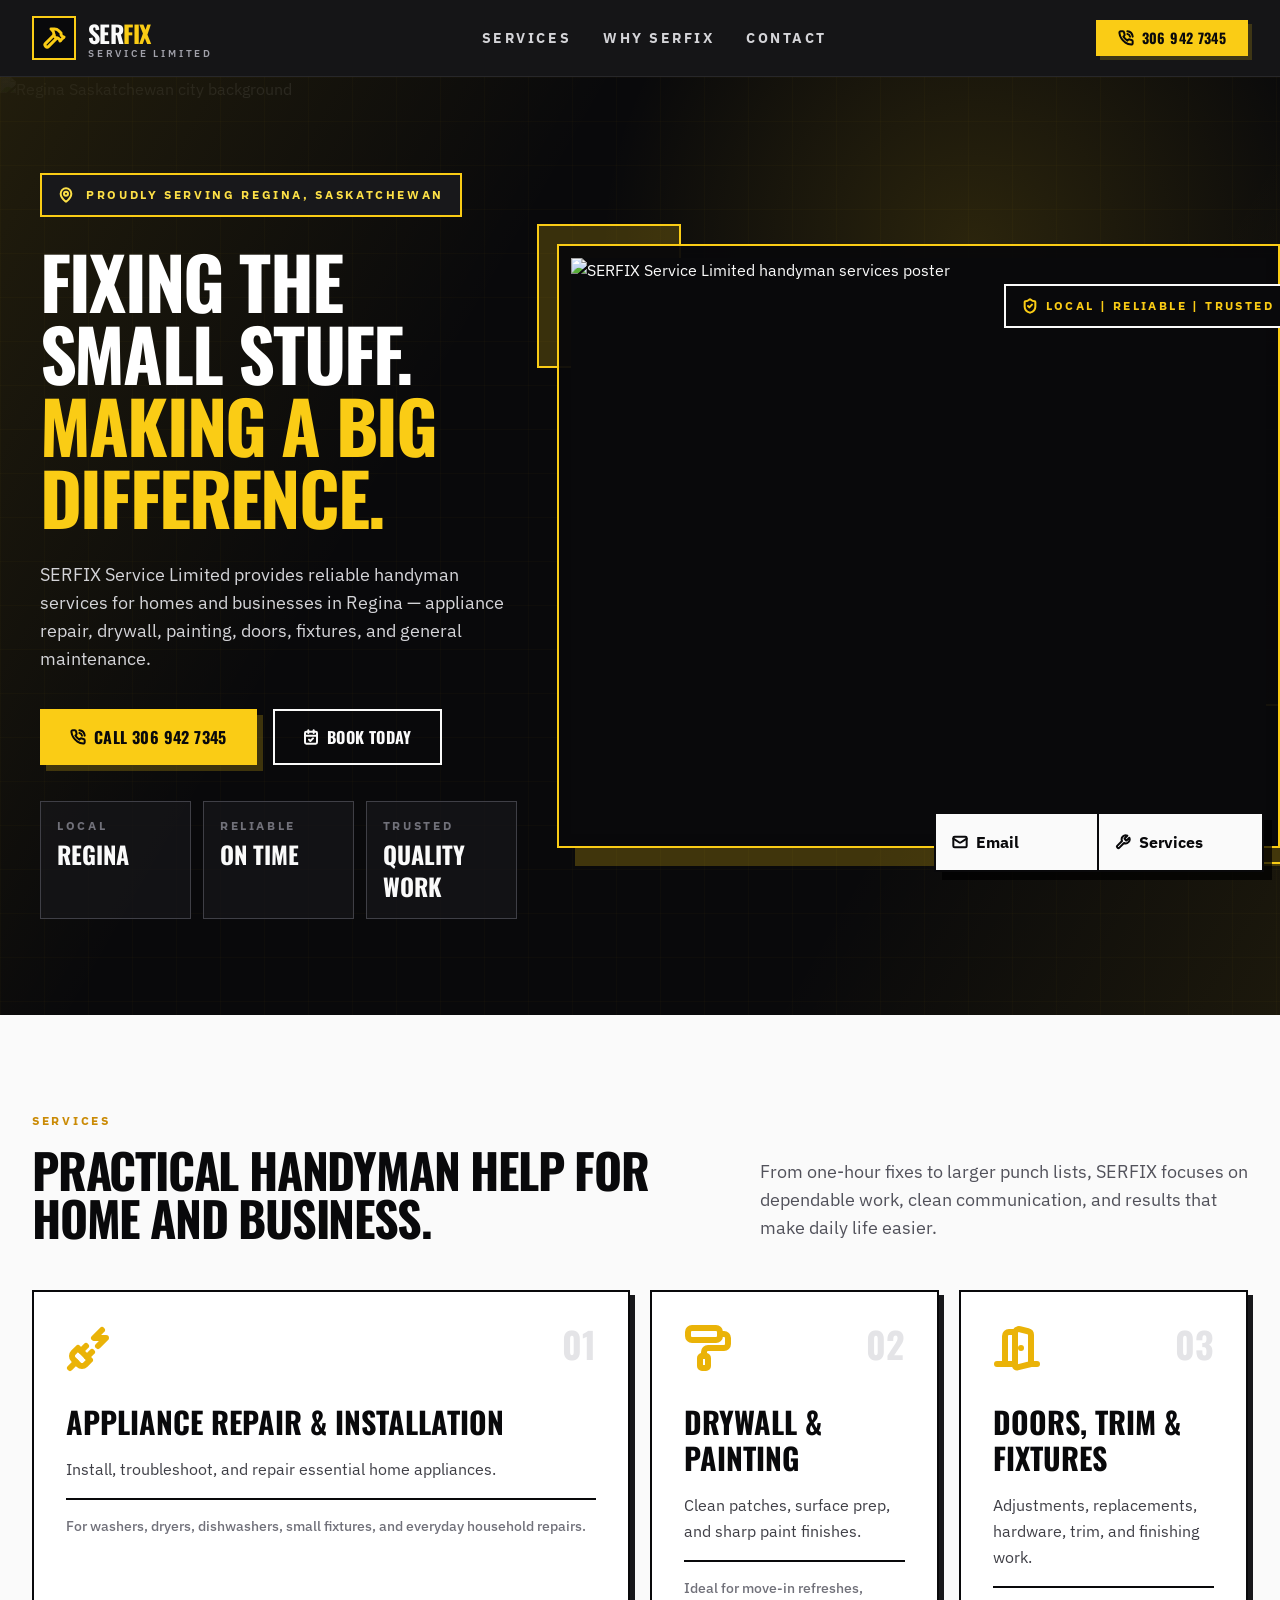
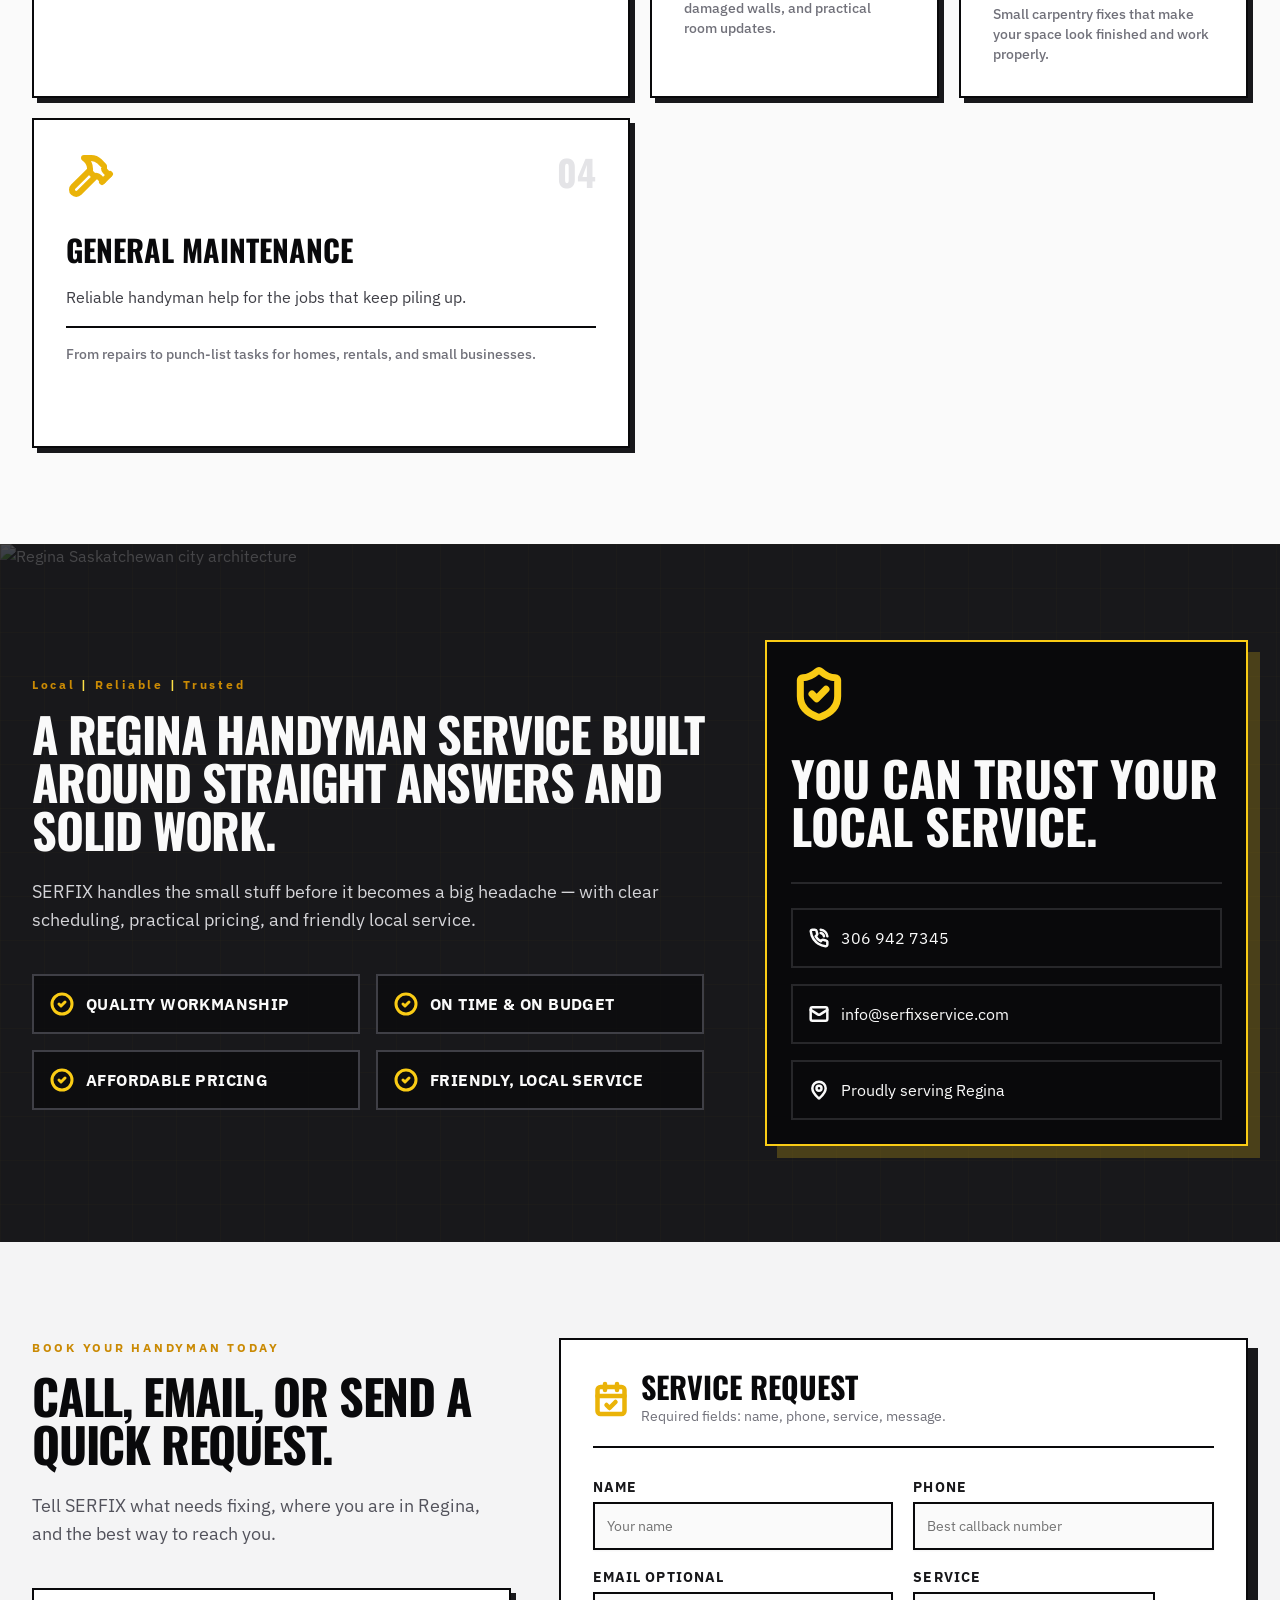
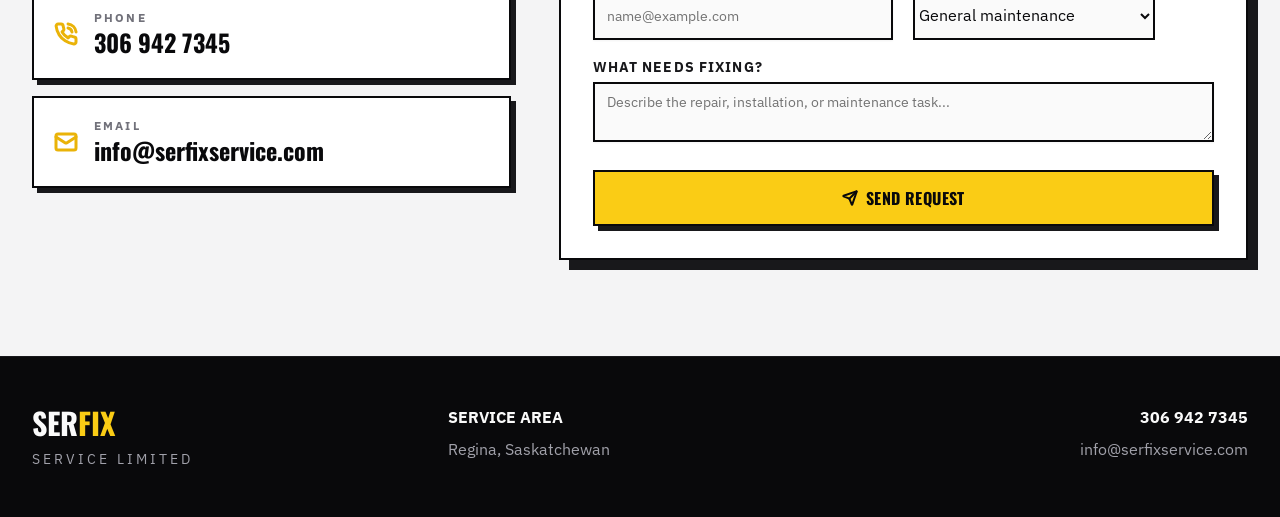
==== commit 7246088a: "auto-commit for 10c5f18e-74e5-42b9-9033-980d7a6ed362" ====
--- a/docs/index.html
+++ b/docs/index.html
@@ -1 +1 @@
-<!doctype html><html lang="en"><head><meta charset="utf-8"/><meta name="viewport" content="width=device-width,initial-scale=1"/><meta name="theme-color" content="#09090b"/><meta name="description" content="SERFIX Service Limited — reliable handyman services in Regina, Saskatchewan."/><title>SERFIX Service Limited</title><script defer="defer" src="./static/js/main.409b2b65.js"></script><link href="./static/css/main.e89852a3.css" rel="stylesheet"></head><body><noscript>You need to enable JavaScript to run this app.</noscript><div id="root"></div></body></html>+<!doctype html><html lang="en"><head><meta charset="utf-8"/><meta name="viewport" content="width=device-width,initial-scale=1"/><meta name="theme-color" content="#09090b"/><meta name="description" content="SERFIX Service Limited — reliable handyman services in Regina, Saskatchewan."/><title>SERFIX Service Limited</title><script defer="defer" src="./static/js/main.e222eb25.js"></script><link href="./static/css/main.168bb7ba.css" rel="stylesheet"></head><body><noscript>You need to enable JavaScript to run this app.</noscript><div id="root"></div></body></html>
--- a/docs/static/css/main.168bb7ba.css
+++ b/docs/static/css/main.168bb7ba.css
@@ -0,0 +1,6 @@
+@import url(https://fonts.googleapis.com/css2?family=IBM+Plex+Sans:wght@400;500;600;700;900&family=Oswald:wght@500;600;700&display=swap);*,:after,:before{--tw-border-spacing-x:0;--tw-border-spacing-y:0;--tw-translate-x:0;--tw-translate-y:0;--tw-rotate:0;--tw-skew-x:0;--tw-skew-y:0;--tw-scale-x:1;--tw-scale-y:1;--tw-pan-x: ;--tw-pan-y: ;--tw-pinch-zoom: ;--tw-scroll-snap-strictness:proximity;--tw-gradient-from-position: ;--tw-gradient-via-position: ;--tw-gradient-to-position: ;--tw-ordinal: ;--tw-slashed-zero: ;--tw-numeric-figure: ;--tw-numeric-spacing: ;--tw-numeric-fraction: ;--tw-ring-inset: ;--tw-ring-offset-width:0px;--tw-ring-offset-color:#fff;--tw-ring-color:#3b82f680;--tw-ring-offset-shadow:0 0 #0000;--tw-ring-shadow:0 0 #0000;--tw-shadow:0 0 #0000;--tw-shadow-colored:0 0 #0000;--tw-blur: ;--tw-brightness: ;--tw-contrast: ;--tw-grayscale: ;--tw-hue-rotate: ;--tw-invert: ;--tw-saturate: ;--tw-sepia: ;--tw-drop-shadow: ;--tw-backdrop-blur: ;--tw-backdrop-brightness: ;--tw-backdrop-contrast: ;--tw-backdrop-grayscale: ;--tw-backdrop-hue-rotate: ;--tw-backdrop-invert: ;--tw-backdrop-opacity: ;--tw-backdrop-saturate: ;--tw-backdrop-sepia: ;--tw-contain-size: ;--tw-contain-layout: ;--tw-contain-paint: ;--tw-contain-style: }::backdrop{--tw-border-spacing-x:0;--tw-border-spacing-y:0;--tw-translate-x:0;--tw-translate-y:0;--tw-rotate:0;--tw-skew-x:0;--tw-skew-y:0;--tw-scale-x:1;--tw-scale-y:1;--tw-pan-x: ;--tw-pan-y: ;--tw-pinch-zoom: ;--tw-scroll-snap-strictness:proximity;--tw-gradient-from-position: ;--tw-gradient-via-position: ;--tw-gradient-to-position: ;--tw-ordinal: ;--tw-slashed-zero: ;--tw-numeric-figure: ;--tw-numeric-spacing: ;--tw-numeric-fraction: ;--tw-ring-inset: ;--tw-ring-offset-width:0px;--tw-ring-offset-color:#fff;--tw-ring-color:#3b82f680;--tw-ring-offset-shadow:0 0 #0000;--tw-ring-shadow:0 0 #0000;--tw-shadow:0 0 #0000;--tw-shadow-colored:0 0 #0000;--tw-blur: ;--tw-brightness: ;--tw-contrast: ;--tw-grayscale: ;--tw-hue-rotate: ;--tw-invert: ;--tw-saturate: ;--tw-sepia: ;--tw-drop-shadow: ;--tw-backdrop-blur: ;--tw-backdrop-brightness: ;--tw-backdrop-contrast: ;--tw-backdrop-grayscale: ;--tw-backdrop-hue-rotate: ;--tw-backdrop-invert: ;--tw-backdrop-opacity: ;--tw-backdrop-saturate: ;--tw-backdrop-sepia: ;--tw-contain-size: ;--tw-contain-layout: ;--tw-contain-paint: ;--tw-contain-style: }
+
+/*
+! tailwindcss v3.4.19 | MIT License | https://tailwindcss.com
+*/*,:after,:before{border:0 solid #e5e7eb;box-sizing:border-box}:after,:before{--tw-content:""}:host,html{-webkit-text-size-adjust:100%;font-feature-settings:normal;-webkit-tap-highlight-color:transparent;font-family:IBM Plex Sans,sans-serif;font-variation-settings:normal;line-height:1.5;tab-size:4}body{line-height:inherit}hr{border-top-width:1px;color:inherit;height:0}abbr:where([title]){-webkit-text-decoration:underline dotted;text-decoration:underline dotted}h1,h2,h3,h4,h5,h6{font-size:inherit;font-weight:inherit}a{color:inherit;text-decoration:inherit}b,strong{font-weight:bolder}code,kbd,pre,samp{font-feature-settings:normal;font-family:ui-monospace,SFMono-Regular,Menlo,Monaco,Consolas,Liberation Mono,Courier New,monospace;font-size:1em;font-variation-settings:normal}small{font-size:80%}sub,sup{font-size:75%;line-height:0;position:relative;vertical-align:initial}sub{bottom:-.25em}sup{top:-.5em}table{border-collapse:collapse;border-color:inherit;text-indent:0}button,input,optgroup,select,textarea{font-feature-settings:inherit;color:inherit;font-family:inherit;font-size:100%;font-variation-settings:inherit;font-weight:inherit;letter-spacing:inherit;line-height:inherit;margin:0;padding:0}button,select{text-transform:none}button,input:where([type=button]),input:where([type=reset]),input:where([type=submit]){-webkit-appearance:button;background-color:initial;background-image:none}:-moz-focusring{outline:auto}:-moz-ui-invalid{box-shadow:none}progress{vertical-align:initial}::-webkit-inner-spin-button,::-webkit-outer-spin-button{height:auto}[type=search]{-webkit-appearance:textfield;outline-offset:-2px}::-webkit-search-decoration{-webkit-appearance:none}::-webkit-file-upload-button{-webkit-appearance:button;font:inherit}summary{display:list-item}blockquote,dd,dl,figure,h1,h2,h3,h4,h5,h6,hr,p,pre{margin:0}fieldset{margin:0}fieldset,legend{padding:0}menu,ol,ul{list-style:none;margin:0;padding:0}dialog{padding:0}textarea{resize:vertical}input::placeholder,textarea::placeholder{color:#9ca3af;opacity:1}[role=button],button{cursor:pointer}:disabled{cursor:default}audio,canvas,embed,iframe,img,object,svg,video{display:block;vertical-align:middle}img,video{height:auto;max-width:100%}[hidden]:where(:not([hidden=until-found])){display:none}:root{--background:0 0% 100%;--foreground:0 0% 3.9%;--card:0 0% 100%;--card-foreground:0 0% 3.9%;--popover:0 0% 100%;--popover-foreground:0 0% 3.9%;--primary:48 96% 53%;--primary-foreground:240 10% 4%;--secondary:0 0% 96.1%;--secondary-foreground:0 0% 9%;--muted:0 0% 96.1%;--muted-foreground:0 0% 45.1%;--accent:0 0% 96.1%;--accent-foreground:0 0% 9%;--destructive:0 84.2% 60.2%;--destructive-foreground:0 0% 98%;--border:0 0% 89.8%;--input:0 0% 89.8%;--ring:48 96% 53%;--chart-1:12 76% 61%;--chart-2:173 58% 39%;--chart-3:197 37% 24%;--chart-4:43 74% 66%;--chart-5:27 87% 67%;--radius:0rem}*{border-color:#e5e5e5;border-color:hsl(var(--border))}body{background-color:#fff;background-color:hsl(var(--background));color:#0a0a0a;color:hsl(var(--foreground))}[data-debug-wrapper=true]{display:contents!important}[data-debug-wrapper=true]>*{border:inherit;column-gap:inherit;gap:inherit;margin:inherit;padding:inherit;row-gap:inherit}.sr-only{clip:rect(0,0,0,0);border-width:0;height:1px;margin:-1px;overflow:hidden;padding:0;position:absolute;white-space:nowrap;width:1px}.pointer-events-none{pointer-events:none}.pointer-events-auto{pointer-events:auto}.visible{visibility:visible}.invisible{visibility:hidden}.fixed{position:fixed}.absolute{position:absolute}.relative{position:relative}.sticky{position:-webkit-sticky;position:sticky}.inset-0{inset:0}.inset-x-0{left:0;right:0}.inset-y-0{bottom:0;top:0}.-bottom-12{bottom:-3rem}.-bottom-4{bottom:-1rem}.-bottom-6{bottom:-1.5rem}.-left-12{left:-3rem}.-left-5{left:-1.25rem}.-right-12{right:-3rem}.-right-3{right:-.75rem}.-right-4{right:-1rem}.-top-12{top:-3rem}.-top-5{top:-1.25rem}.bottom-0{bottom:0}.left-0{left:0}.left-1{left:.25rem}.left-1\/2{left:50%}.left-2{left:.5rem}.left-6{left:1.5rem}.left-\[50\%\]{left:50%}.right-0{right:0}.right-1{right:.25rem}.right-2{right:.5rem}.right-4{right:1rem}.right-6{right:1.5rem}.top-0{top:0}.top-1{top:.25rem}.top-1\/2{top:50%}.top-10{top:2.5rem}.top-4{top:1rem}.top-\[1px\]{top:1px}.top-\[50\%\]{top:50%}.top-\[60\%\]{top:60%}.top-full{top:100%}.z-10{z-index:10}.z-50{z-index:50}.z-\[100\]{z-index:100}.z-\[1\]{z-index:1}.-mx-1{margin-left:-.25rem;margin-right:-.25rem}.mx-auto{margin-left:auto;margin-right:auto}.my-1{margin-bottom:.25rem;margin-top:.25rem}.-ml-4{margin-left:-1rem}.-mt-4{margin-top:-1rem}.mb-1{margin-bottom:.25rem}.mb-7{margin-bottom:1.75rem}.mb-8{margin-bottom:2rem}.ml-1{margin-left:.25rem}.ml-auto{margin-left:auto}.mr-2{margin-right:.5rem}.mt-1{margin-top:.25rem}.mt-1\.5{margin-top:.375rem}.mt-10{margin-top:2.5rem}.mt-12{margin-top:3rem}.mt-2{margin-top:.5rem}.mt-24{margin-top:6rem}.mt-4{margin-top:1rem}.mt-5{margin-top:1.25rem}.mt-6{margin-top:1.5rem}.mt-7{margin-top:1.75rem}.mt-8{margin-top:2rem}.mt-9{margin-top:2.25rem}.mt-auto{margin-top:auto}.block{display:block}.flex{display:flex}.inline-flex{display:inline-flex}.table{display:table}.grid{display:grid}.hidden{display:none}.aspect-square{aspect-ratio:1/1}.h-1\.5{height:.375rem}.h-10{height:2.5rem}.h-11{height:2.75rem}.h-12{height:3rem}.h-14{height:3.5rem}.h-2{height:.5rem}.h-2\.5{height:.625rem}.h-3{height:.75rem}.h-3\.5{height:.875rem}.h-36{height:9rem}.h-4{height:1rem}.h-40{height:10rem}.h-5{height:1.25rem}.h-6{height:1.5rem}.h-7{height:1.75rem}.h-8{height:2rem}.h-9{height:2.25rem}.h-\[1px\]{height:1px}.h-\[var\(--radix-navigation-menu-viewport-height\)\]{height:var(--radix-navigation-menu-viewport-height)}.h-\[var\(--radix-select-trigger-height\)\]{height:var(--radix-select-trigger-height)}.h-auto{height:auto}.h-full{height:100%}.h-px{height:1px}.max-h-\[--radix-context-menu-content-available-height\]{max-height:var(--radix-context-menu-content-available-height)}.max-h-\[--radix-select-content-available-height\]{max-height:var(--radix-select-content-available-height)}.max-h-\[300px\]{max-height:300px}.max-h-\[var\(--radix-dropdown-menu-content-available-height\)\]{max-height:var(--radix-dropdown-menu-content-available-height)}.max-h-screen{max-height:100vh}.min-h-36{min-height:9rem}.min-h-\[60px\]{min-height:60px}.min-h-\[88vh\]{min-height:88vh}.min-h-screen{min-height:100vh}.w-10{width:2.5rem}.w-11{width:2.75rem}.w-12{width:3rem}.w-14{width:3.5rem}.w-2{width:.5rem}.w-2\.5{width:.625rem}.w-3{width:.75rem}.w-3\.5{width:.875rem}.w-3\/4{width:75%}.w-36{width:9rem}.w-4{width:1rem}.w-40{width:10rem}.w-5{width:1.25rem}.w-6{width:1.5rem}.w-64{width:16rem}.w-7{width:1.75rem}.w-72{width:18rem}.w-8{width:2rem}.w-9{width:2.25rem}.w-\[100px\]{width:100px}.w-\[1px\]{width:1px}.w-full{width:100%}.w-max{width:-webkit-max-content;width:max-content}.w-px{width:1px}.min-w-0{min-width:0}.min-w-10{min-width:2.5rem}.min-w-8{min-width:2rem}.min-w-9{min-width:2.25rem}.min-w-\[12rem\]{min-width:12rem}.min-w-\[8rem\]{min-width:8rem}.min-w-\[var\(--radix-select-trigger-width\)\]{min-width:var(--radix-select-trigger-width)}.max-w-2xl{max-width:42rem}.max-w-3xl{max-width:48rem}.max-w-4xl{max-width:56rem}.max-w-7xl{max-width:80rem}.max-w-\[1500px\]{max-width:1500px}.max-w-lg{max-width:32rem}.max-w-max{max-width:-webkit-max-content;max-width:max-content}.max-w-xl{max-width:36rem}.flex-1{flex:1 1}.shrink-0{flex-shrink:0}.grow{flex-grow:1}.grow-0{flex-grow:0}.basis-full{flex-basis:100%}.caption-bottom{caption-side:bottom}.border-collapse{border-collapse:collapse}.origin-\[--radix-context-menu-content-transform-origin\]{transform-origin:var(--radix-context-menu-content-transform-origin)}.origin-\[--radix-dropdown-menu-content-transform-origin\]{transform-origin:var(--radix-dropdown-menu-content-transform-origin)}.origin-\[--radix-hover-card-content-transform-origin\]{transform-origin:var(--radix-hover-card-content-transform-origin)}.origin-\[--radix-menubar-content-transform-origin\]{transform-origin:var(--radix-menubar-content-transform-origin)}.origin-\[--radix-popover-content-transform-origin\]{transform-origin:var(--radix-popover-content-transform-origin)}.origin-\[--radix-select-content-transform-origin\]{transform-origin:var(--radix-select-content-transform-origin)}.origin-\[--radix-tooltip-content-transform-origin\]{transform-origin:var(--radix-tooltip-content-transform-origin)}.-translate-x-1\/2{--tw-translate-x:-50%}.-translate-x-1\/2,.-translate-y-1\/2{transform:translate(var(--tw-translate-x),var(--tw-translate-y)) rotate(var(--tw-rotate)) skewX(var(--tw-skew-x)) skewY(var(--tw-skew-y)) scaleX(var(--tw-scale-x)) scaleY(var(--tw-scale-y))}.-translate-y-1\/2{--tw-translate-y:-50%}.translate-x-\[-50\%\]{--tw-translate-x:-50%}.translate-x-\[-50\%\],.translate-y-\[-50\%\]{transform:translate(var(--tw-translate-x),var(--tw-translate-y)) rotate(var(--tw-rotate)) skewX(var(--tw-skew-x)) skewY(var(--tw-skew-y)) scaleX(var(--tw-scale-x)) scaleY(var(--tw-scale-y))}.translate-y-\[-50\%\]{--tw-translate-y:-50%}.rotate-45{--tw-rotate:45deg}.rotate-45,.rotate-90{transform:translate(var(--tw-translate-x),var(--tw-translate-y)) rotate(var(--tw-rotate)) skewX(var(--tw-skew-x)) skewY(var(--tw-skew-y)) scaleX(var(--tw-scale-x)) scaleY(var(--tw-scale-y))}.rotate-90{--tw-rotate:90deg}.transform{transform:translate(var(--tw-translate-x),var(--tw-translate-y)) rotate(var(--tw-rotate)) skewX(var(--tw-skew-x)) skewY(var(--tw-skew-y)) scaleX(var(--tw-scale-x)) scaleY(var(--tw-scale-y))}@keyframes pulse{50%{opacity:.5}}.animate-pulse{animation:pulse 2s cubic-bezier(.4,0,.6,1) infinite}.cursor-default{cursor:default}.cursor-pointer{cursor:pointer}.touch-none{touch-action:none}.select-none{-webkit-user-select:none;user-select:none}.resize-y{resize:vertical}.list-none{list-style-type:none}.grid-cols-1{grid-template-columns:repeat(1,minmax(0,1fr))}.grid-cols-2{grid-template-columns:repeat(2,minmax(0,1fr))}.flex-row{flex-direction:row}.flex-col{flex-direction:column}.flex-col-reverse{flex-direction:column-reverse}.flex-wrap{flex-wrap:wrap}.place-items-center{place-items:center}.items-start{align-items:flex-start}.items-end{align-items:flex-end}.items-center{align-items:center}.justify-center{justify-content:center}.justify-between{justify-content:space-between}.gap-1{gap:.25rem}.gap-1\.5{gap:.375rem}.gap-10{gap:2.5rem}.gap-12{gap:3rem}.gap-2{gap:.5rem}.gap-3{gap:.75rem}.gap-4{gap:1rem}.gap-5{gap:1.25rem}.gap-6{gap:1.5rem}.gap-8{gap:2rem}.space-x-1>:not([hidden])~:not([hidden]){--tw-space-x-reverse:0;margin-left:calc(.25rem*(1 - var(--tw-space-x-reverse)));margin-right:calc(.25rem*var(--tw-space-x-reverse))}.space-x-2>:not([hidden])~:not([hidden]){--tw-space-x-reverse:0;margin-left:calc(.5rem*(1 - var(--tw-space-x-reverse)));margin-right:calc(.5rem*var(--tw-space-x-reverse))}.space-y-1>:not([hidden])~:not([hidden]){--tw-space-y-reverse:0;margin-bottom:calc(.25rem*var(--tw-space-y-reverse));margin-top:calc(.25rem*(1 - var(--tw-space-y-reverse)))}.space-y-1\.5>:not([hidden])~:not([hidden]){--tw-space-y-reverse:0;margin-bottom:calc(.375rem*var(--tw-space-y-reverse));margin-top:calc(.375rem*(1 - var(--tw-space-y-reverse)))}.space-y-2>:not([hidden])~:not([hidden]){--tw-space-y-reverse:0;margin-bottom:calc(.5rem*var(--tw-space-y-reverse));margin-top:calc(.5rem*(1 - var(--tw-space-y-reverse)))}.space-y-4>:not([hidden])~:not([hidden]){--tw-space-y-reverse:0;margin-bottom:calc(1rem*var(--tw-space-y-reverse));margin-top:calc(1rem*(1 - var(--tw-space-y-reverse)))}.overflow-auto{overflow:auto}.overflow-hidden{overflow:hidden}.overflow-y-auto{overflow-y:auto}.overflow-x-hidden{overflow-x:hidden}.whitespace-nowrap{white-space:nowrap}.break-words{overflow-wrap:break-word}.break-all{word-break:break-all}.rounded-\[inherit\]{border-radius:inherit}.rounded-full{border-radius:9999px}.rounded-lg{border-radius:0;border-radius:var(--radius)}.rounded-md{border-radius:-2px;border-radius:calc(var(--radius) - 2px)}.rounded-none{border-radius:0}.rounded-sm{border-radius:-4px;border-radius:calc(var(--radius) - 4px)}.rounded-xl{border-radius:.75rem}.rounded-t-\[10px\]{border-top-left-radius:10px;border-top-right-radius:10px}.rounded-tl-sm{border-top-left-radius:-4px;border-top-left-radius:calc(var(--radius) - 4px)}.border{border-width:1px}.border-2{border-width:2px}.border-y{border-top-width:1px}.border-b,.border-y{border-bottom-width:1px}.border-b-2{border-bottom-width:2px}.border-l{border-left-width:1px}.border-r{border-right-width:1px}.border-r-2{border-right-width:2px}.border-t{border-top-width:1px}.border-t-2{border-top-width:2px}.border-destructive{border-color:#ef4444;border-color:hsl(var(--destructive))}.border-destructive\/50{border-color:#ef444480;border-color:hsl(var(--destructive)/.5)}.border-input{border-color:#e5e5e5;border-color:hsl(var(--input))}.border-primary{border-color:#facc14;border-color:hsl(var(--primary))}.border-primary\/50{border-color:#facc1480;border-color:hsl(var(--primary)/.5)}.border-transparent{border-color:#0000}.border-yellow-400{--tw-border-opacity:1;border-color:#facc15;border-color:rgb(250 204 21/var(--tw-border-opacity,1))}.border-zinc-50{--tw-border-opacity:1;border-color:#fafafa;border-color:rgb(250 250 250/var(--tw-border-opacity,1))}.border-zinc-700{--tw-border-opacity:1;border-color:#3f3f46;border-color:rgb(63 63 70/var(--tw-border-opacity,1))}.border-zinc-800{--tw-border-opacity:1;border-color:#27272a;border-color:rgb(39 39 42/var(--tw-border-opacity,1))}.border-zinc-900{--tw-border-opacity:1;border-color:#18181b;border-color:rgb(24 24 27/var(--tw-border-opacity,1))}.border-zinc-950{--tw-border-opacity:1;border-color:#09090b;border-color:rgb(9 9 11/var(--tw-border-opacity,1))}.border-l-transparent{border-left-color:#0000}.border-t-transparent{border-top-color:#0000}.bg-accent{background-color:#f5f5f5;background-color:hsl(var(--accent))}.bg-background{background-color:#fff;background-color:hsl(var(--background))}.bg-black\/80{background-color:#000c}.bg-border{background-color:#e5e5e5;background-color:hsl(var(--border))}.bg-card{background-color:#fff;background-color:hsl(var(--card))}.bg-destructive{background-color:#ef4444;background-color:hsl(var(--destructive))}.bg-foreground{background-color:#0a0a0a;background-color:hsl(var(--foreground))}.bg-muted{background-color:#f5f5f5;background-color:hsl(var(--muted))}.bg-muted\/50{background-color:#f5f5f580;background-color:hsl(var(--muted)/.5)}.bg-popover{background-color:#fff;background-color:hsl(var(--popover))}.bg-primary{background-color:#facc14;background-color:hsl(var(--primary))}.bg-primary\/10{background-color:#facc141a;background-color:hsl(var(--primary)/.1)}.bg-primary\/20{background-color:#facc1433;background-color:hsl(var(--primary)/.2)}.bg-secondary{background-color:#f5f5f5;background-color:hsl(var(--secondary))}.bg-transparent{background-color:initial}.bg-white{--tw-bg-opacity:1;background-color:#fff;background-color:rgb(255 255 255/var(--tw-bg-opacity,1))}.bg-yellow-400{--tw-bg-opacity:1;background-color:#facc15;background-color:rgb(250 204 21/var(--tw-bg-opacity,1))}.bg-yellow-400\/20{background-color:#facc1533}.bg-zinc-100{--tw-bg-opacity:1;background-color:#f4f4f5;background-color:rgb(244 244 245/var(--tw-bg-opacity,1))}.bg-zinc-50{--tw-bg-opacity:1;background-color:#fafafa;background-color:rgb(250 250 250/var(--tw-bg-opacity,1))}.bg-zinc-900{--tw-bg-opacity:1;background-color:#18181b;background-color:rgb(24 24 27/var(--tw-bg-opacity,1))}.bg-zinc-900\/70{background-color:#18181bb3}.bg-zinc-950{--tw-bg-opacity:1;background-color:#09090b;background-color:rgb(9 9 11/var(--tw-bg-opacity,1))}.bg-zinc-950\/70{background-color:#09090bb3}.bg-zinc-950\/80{background-color:#09090bcc}.bg-zinc-950\/95{background-color:#09090bf2}.bg-\[linear-gradient\(120deg\2c rgba\(250\2c 204\2c 21\2c 0\.10\)_0\%\2c transparent_34\%\2c transparent_72\%\2c rgba\(250\2c 204\2c 21\2c 0\.08\)_100\%\)\]{background-image:linear-gradient(120deg,#facc151a,#0000 34%,#0000 72%,#facc1514)}.bg-\[radial-gradient\(circle_at_76\%_18\%\2c rgba\(250\2c 204\2c 21\2c 0\.14\)\2c transparent_30\%\)\2c linear-gradient\(90deg\2c rgba\(9\2c 9\2c 11\2c 0\.92\)_0\%\2c rgba\(9\2c 9\2c 11\2c 0\.76\)_42\%\2c rgba\(9\2c 9\2c 11\2c 0\.48\)_100\%\)\]{background-image:radial-gradient(circle at 76% 18%,#facc1524,#0000 30%),linear-gradient(90deg,#09090beb,#09090bc2 42%,#09090b7a)}.fill-current{fill:currentColor}.fill-primary{fill:#facc14;fill:hsl(var(--primary))}.object-contain{object-fit:contain}.object-cover{object-fit:cover}.object-center{object-position:center}.p-0{padding:0}.p-1{padding:.25rem}.p-2{padding:.5rem}.p-3{padding:.75rem}.p-4{padding:1rem}.p-5{padding:1.25rem}.p-6{padding:1.5rem}.p-\[1px\]{padding:1px}.px-1\.5{padding-left:.375rem;padding-right:.375rem}.px-2{padding-left:.5rem;padding-right:.5rem}.px-2\.5{padding-left:.625rem;padding-right:.625rem}.px-3{padding-left:.75rem;padding-right:.75rem}.px-4{padding-left:1rem;padding-right:1rem}.px-5{padding-left:1.25rem;padding-right:1.25rem}.px-7{padding-left:1.75rem;padding-right:1.75rem}.px-8{padding-left:2rem;padding-right:2rem}.py-0\.5{padding-bottom:.125rem;padding-top:.125rem}.py-1{padding-bottom:.25rem;padding-top:.25rem}.py-1\.5{padding-bottom:.375rem;padding-top:.375rem}.py-12{padding-bottom:3rem;padding-top:3rem}.py-16{padding-bottom:4rem;padding-top:4rem}.py-2{padding-bottom:.5rem;padding-top:.5rem}.py-20{padding-bottom:5rem;padding-top:5rem}.py-3{padding-bottom:.75rem;padding-top:.75rem}.py-4{padding-bottom:1rem;padding-top:1rem}.py-6{padding-bottom:1.5rem;padding-top:1.5rem}.pb-4{padding-bottom:1rem}.pb-5{padding-bottom:1.25rem}.pl-2{padding-left:.5rem}.pl-2\.5{padding-left:.625rem}.pl-4{padding-left:1rem}.pl-8{padding-left:2rem}.pr-2{padding-right:.5rem}.pr-2\.5{padding-right:.625rem}.pr-6{padding-right:1.5rem}.pr-8{padding-right:2rem}.pt-0{padding-top:0}.pt-1{padding-top:.25rem}.pt-4{padding-top:1rem}.pt-6{padding-top:1.5rem}.text-left{text-align:left}.text-center{text-align:center}.align-middle{vertical-align:middle}.font-display{font-family:Oswald,sans-serif}.font-sans{font-family:IBM Plex Sans,sans-serif}.text-2xl{font-size:1.5rem;line-height:2rem}.text-3xl{font-size:1.875rem;line-height:2.25rem}.text-4xl{font-size:2.25rem;line-height:2.5rem}.text-5xl{font-size:3rem;line-height:1}.text-\[0\.8rem\]{font-size:.8rem}.text-\[10px\]{font-size:10px}.text-base{font-size:1rem;line-height:1.5rem}.text-lg{font-size:1.125rem;line-height:1.75rem}.text-sm{font-size:.875rem;line-height:1.25rem}.text-xs{font-size:.75rem;line-height:1rem}.font-black{font-weight:900}.font-bold{font-weight:700}.font-medium{font-weight:500}.font-normal{font-weight:400}.font-semibold{font-weight:600}.uppercase{text-transform:uppercase}.leading-\[0\.92\]{line-height:.92}.leading-none{line-height:1}.leading-relaxed{line-height:1.625}.leading-tight{line-height:1.25}.tracking-\[0\.18em\]{letter-spacing:.18em}.tracking-\[0\.22em\]{letter-spacing:.22em}.tracking-\[0\.28em\]{letter-spacing:.28em}.tracking-\[0\.2em\]{letter-spacing:.2em}.tracking-tight{letter-spacing:-.025em}.tracking-wide{letter-spacing:.025em}.tracking-widest{letter-spacing:.1em}.text-accent-foreground{color:#171717;color:hsl(var(--accent-foreground))}.text-card-foreground{color:#0a0a0a;color:hsl(var(--card-foreground))}.text-current{color:currentColor}.text-destructive{color:#ef4444;color:hsl(var(--destructive))}.text-destructive-foreground{color:#fafafa;color:hsl(var(--destructive-foreground))}.text-foreground{color:#0a0a0a;color:hsl(var(--foreground))}.text-foreground\/50{color:#0a0a0a80;color:hsl(var(--foreground)/.5)}.text-muted-foreground{color:#737373;color:hsl(var(--muted-foreground))}.text-popover-foreground{color:#0a0a0a;color:hsl(var(--popover-foreground))}.text-primary{color:#facc14;color:hsl(var(--primary))}.text-primary-foreground{color:#09090b;color:hsl(var(--primary-foreground))}.text-secondary-foreground{color:#171717;color:hsl(var(--secondary-foreground))}.text-white{--tw-text-opacity:1;color:#fff;color:rgb(255 255 255/var(--tw-text-opacity,1))}.text-yellow-300{--tw-text-opacity:1;color:#fde047;color:rgb(253 224 71/var(--tw-text-opacity,1))}.text-yellow-400{--tw-text-opacity:1;color:#facc15;color:rgb(250 204 21/var(--tw-text-opacity,1))}.text-yellow-500{--tw-text-opacity:1;color:#eab308;color:rgb(234 179 8/var(--tw-text-opacity,1))}.text-zinc-200{--tw-text-opacity:1;color:#e4e4e7;color:rgb(228 228 231/var(--tw-text-opacity,1))}.text-zinc-300{--tw-text-opacity:1;color:#d4d4d8;color:rgb(212 212 216/var(--tw-text-opacity,1))}.text-zinc-400{--tw-text-opacity:1;color:#a1a1aa;color:rgb(161 161 170/var(--tw-text-opacity,1))}.text-zinc-50{--tw-text-opacity:1;color:#fafafa;color:rgb(250 250 250/var(--tw-text-opacity,1))}.text-zinc-500{--tw-text-opacity:1;color:#71717a;color:rgb(113 113 122/var(--tw-text-opacity,1))}.text-zinc-600{--tw-text-opacity:1;color:#52525b;color:rgb(82 82 91/var(--tw-text-opacity,1))}.text-zinc-700{--tw-text-opacity:1;color:#3f3f46;color:rgb(63 63 70/var(--tw-text-opacity,1))}.text-zinc-950{--tw-text-opacity:1;color:#09090b;color:rgb(9 9 11/var(--tw-text-opacity,1))}.underline-offset-4{text-underline-offset:4px}.opacity-0{opacity:0}.opacity-15{opacity:.15}.opacity-20{opacity:.2}.opacity-50{opacity:.5}.opacity-55{opacity:.55}.opacity-60{opacity:.6}.opacity-70{opacity:.7}.opacity-90{opacity:.9}.shadow{--tw-shadow:0 1px 3px 0 #0000001a,0 1px 2px -1px #0000001a;--tw-shadow-colored:0 1px 3px 0 var(--tw-shadow-color),0 1px 2px -1px var(--tw-shadow-color)}.shadow,.shadow-\[10px_10px_0px_0px_rgba\(24\2c 24\2c 27\2c 1\)\]{box-shadow:0 0 #0000,0 0 #0000,var(--tw-shadow);box-shadow:var(--tw-ring-offset-shadow,0 0 #0000),var(--tw-ring-shadow,0 0 #0000),var(--tw-shadow)}.shadow-\[10px_10px_0px_0px_rgba\(24\2c 24\2c 27\2c 1\)\]{--tw-shadow:10px 10px 0px 0px #18181b;--tw-shadow-colored:10px 10px 0px 0px var(--tw-shadow-color)}.shadow-\[12px_12px_0px_0px_rgba\(250\2c 204\2c 21\2c 0\.22\)\]{--tw-shadow:12px 12px 0px 0px #facc1538;--tw-shadow-colored:12px 12px 0px 0px var(--tw-shadow-color)}.shadow-\[12px_12px_0px_0px_rgba\(250\2c 204\2c 21\2c 0\.22\)\],.shadow-\[18px_18px_0px_0px_rgba\(250\2c 204\2c 21\2c 0\.23\)\]{box-shadow:0 0 #0000,0 0 #0000,var(--tw-shadow);box-shadow:var(--tw-ring-offset-shadow,0 0 #0000),var(--tw-ring-shadow,0 0 #0000),var(--tw-shadow)}.shadow-\[18px_18px_0px_0px_rgba\(250\2c 204\2c 21\2c 0\.23\)\]{--tw-shadow:18px 18px 0px 0px #facc153b;--tw-shadow-colored:18px 18px 0px 0px var(--tw-shadow-color)}.shadow-\[4px_4px_0px_0px_rgba\(250\2c 204\2c 21\2c 0\.18\)\]{--tw-shadow:4px 4px 0px 0px #facc152e;--tw-shadow-colored:4px 4px 0px 0px var(--tw-shadow-color)}.shadow-\[4px_4px_0px_0px_rgba\(250\2c 204\2c 21\2c 0\.18\)\],.shadow-\[5px_5px_0px_0px_rgba\(24\2c 24\2c 27\2c 1\)\]{box-shadow:0 0 #0000,0 0 #0000,var(--tw-shadow);box-shadow:var(--tw-ring-offset-shadow,0 0 #0000),var(--tw-ring-shadow,0 0 #0000),var(--tw-shadow)}.shadow-\[5px_5px_0px_0px_rgba\(24\2c 24\2c 27\2c 1\)\]{--tw-shadow:5px 5px 0px 0px #18181b;--tw-shadow-colored:5px 5px 0px 0px var(--tw-shadow-color)}.shadow-\[6px_6px_0px_0px_rgba\(250\2c 204\2c 21\2c 0\.22\)\]{--tw-shadow:6px 6px 0px 0px #facc1538;--tw-shadow-colored:6px 6px 0px 0px var(--tw-shadow-color)}.shadow-\[6px_6px_0px_0px_rgba\(250\2c 204\2c 21\2c 0\.22\)\],.shadow-\[8px_8px_0px_0px_rgba\(0\2c 0\2c 0\2c 0\.7\)\]{box-shadow:0 0 #0000,0 0 #0000,var(--tw-shadow);box-shadow:var(--tw-ring-offset-shadow,0 0 #0000),var(--tw-ring-shadow,0 0 #0000),var(--tw-shadow)}.shadow-\[8px_8px_0px_0px_rgba\(0\2c 0\2c 0\2c 0\.7\)\]{--tw-shadow:8px 8px 0px 0px #000000b3;--tw-shadow-colored:8px 8px 0px 0px var(--tw-shadow-color)}.shadow-lg{--tw-shadow:0 10px 15px -3px #0000001a,0 4px 6px -4px #0000001a;--tw-shadow-colored:0 10px 15px -3px var(--tw-shadow-color),0 4px 6px -4px var(--tw-shadow-color)}.shadow-lg,.shadow-md{box-shadow:0 0 #0000,0 0 #0000,var(--tw-shadow);box-shadow:var(--tw-ring-offset-shadow,0 0 #0000),var(--tw-ring-shadow,0 0 #0000),var(--tw-shadow)}.shadow-md{--tw-shadow:0 4px 6px -1px #0000001a,0 2px 4px -2px #0000001a;--tw-shadow-colored:0 4px 6px -1px var(--tw-shadow-color),0 2px 4px -2px var(--tw-shadow-color)}.shadow-sm{--tw-shadow:0 1px 2px 0 #0000000d;--tw-shadow-colored:0 1px 2px 0 var(--tw-shadow-color);box-shadow:0 0 #0000,0 0 #0000,var(--tw-shadow);box-shadow:var(--tw-ring-offset-shadow,0 0 #0000),var(--tw-ring-shadow,0 0 #0000),var(--tw-shadow)}.outline-none{outline:2px solid #0000;outline-offset:2px}.outline{outline-style:solid}.ring-0{--tw-ring-offset-shadow:var(--tw-ring-inset) 0 0 0 var(--tw-ring-offset-width) var(--tw-ring-offset-color);--tw-ring-shadow:var(--tw-ring-inset) 0 0 0 calc(var(--tw-ring-offset-width)) var(--tw-ring-color)}.ring-0,.ring-1{box-shadow:var(--tw-ring-offset-shadow),var(--tw-ring-shadow),0 0 #0000;box-shadow:var(--tw-ring-offset-shadow),var(--tw-ring-shadow),var(--tw-shadow,0 0 #0000)}.ring-1{--tw-ring-offset-shadow:var(--tw-ring-inset) 0 0 0 var(--tw-ring-offset-width) var(--tw-ring-offset-color);--tw-ring-shadow:var(--tw-ring-inset) 0 0 0 calc(1px + var(--tw-ring-offset-width)) var(--tw-ring-color)}.ring-ring{--tw-ring-color:hsl(var(--ring))}.ring-offset-background{--tw-ring-offset-color:hsl(var(--background))}.filter{filter:var(--tw-blur) var(--tw-brightness) var(--tw-contrast) var(--tw-grayscale) var(--tw-hue-rotate) var(--tw-invert) var(--tw-saturate) var(--tw-sepia) var(--tw-drop-shadow)}.backdrop-blur-md{--tw-backdrop-blur:blur(12px);-webkit-backdrop-filter:var(--tw-backdrop-blur) var(--tw-backdrop-brightness) var(--tw-backdrop-contrast) var(--tw-backdrop-grayscale) var(--tw-backdrop-hue-rotate) var(--tw-backdrop-invert) var(--tw-backdrop-opacity) var(--tw-backdrop-saturate) var(--tw-backdrop-sepia);backdrop-filter:var(--tw-backdrop-blur) var(--tw-backdrop-brightness) var(--tw-backdrop-contrast) var(--tw-backdrop-grayscale) var(--tw-backdrop-hue-rotate) var(--tw-backdrop-invert) var(--tw-backdrop-opacity) var(--tw-backdrop-saturate) var(--tw-backdrop-sepia)}.transition{transition-duration:.15s;transition-property:color,background-color,border-color,fill,stroke,opacity,box-shadow,transform,filter,-webkit-text-decoration-color,-webkit-backdrop-filter;transition-property:color,background-color,border-color,text-decoration-color,fill,stroke,opacity,box-shadow,transform,filter,backdrop-filter;transition-property:color,background-color,border-color,text-decoration-color,fill,stroke,opacity,box-shadow,transform,filter,backdrop-filter,-webkit-text-decoration-color,-webkit-backdrop-filter;transition-timing-function:cubic-bezier(.4,0,.2,1)}.transition-\[transform\2c background-color\2c color\]{transition-duration:.15s;transition-property:transform,background-color,color;transition-timing-function:cubic-bezier(.4,0,.2,1)}.transition-\[transform\2c background-color\]{transition-duration:.15s;transition-property:transform,background-color;transition-timing-function:cubic-bezier(.4,0,.2,1)}.transition-all{transition-duration:.15s;transition-property:all;transition-timing-function:cubic-bezier(.4,0,.2,1)}.transition-colors{transition-duration:.15s;transition-property:color,background-color,border-color,fill,stroke,-webkit-text-decoration-color;transition-property:color,background-color,border-color,text-decoration-color,fill,stroke;transition-property:color,background-color,border-color,text-decoration-color,fill,stroke,-webkit-text-decoration-color;transition-timing-function:cubic-bezier(.4,0,.2,1)}.transition-opacity{transition-duration:.15s;transition-property:opacity;transition-timing-function:cubic-bezier(.4,0,.2,1)}.transition-transform{transition-duration:.15s;transition-property:transform;transition-timing-function:cubic-bezier(.4,0,.2,1)}.duration-1000{transition-duration:1s}.duration-200{transition-duration:.2s}.duration-300{transition-duration:.3s}.ease-in-out{transition-timing-function:cubic-bezier(.4,0,.2,1)}@keyframes enter{0%{opacity:1;opacity:var(--tw-enter-opacity,1);transform:translateZ(0) scaleX(1) rotate(0);transform:translate3d(var(--tw-enter-translate-x,0),var(--tw-enter-translate-y,0),0) scale3d(var(--tw-enter-scale,1),var(--tw-enter-scale,1),var(--tw-enter-scale,1)) rotate(var(--tw-enter-rotate,0))}}@keyframes exit{to{opacity:1;opacity:var(--tw-exit-opacity,1);transform:translateZ(0) scaleX(1) rotate(0);transform:translate3d(var(--tw-exit-translate-x,0),var(--tw-exit-translate-y,0),0) scale3d(var(--tw-exit-scale,1),var(--tw-exit-scale,1),var(--tw-exit-scale,1)) rotate(var(--tw-exit-rotate,0))}}.animate-in{--tw-enter-opacity:initial;--tw-enter-scale:initial;--tw-enter-rotate:initial;--tw-enter-translate-x:initial;--tw-enter-translate-y:initial;animation-duration:.15s;animation-name:enter}.fade-in-0{--tw-enter-opacity:0}.zoom-in-95{--tw-enter-scale:.95}.duration-1000{animation-duration:1s}.duration-200{animation-duration:.2s}.duration-300{animation-duration:.3s}.ease-in-out{animation-timing-function:cubic-bezier(.4,0,.2,1)}body{-webkit-font-smoothing:antialiased;-moz-osx-font-smoothing:grayscale;font-family:IBM Plex Sans,sans-serif;margin:0}code{font-family:source-code-pro,Menlo,Monaco,Consolas,Courier New,monospace}.file\:border-0::-webkit-file-upload-button{border-width:0}.file\:border-0::file-selector-button{border-width:0}.file\:bg-transparent::-webkit-file-upload-button{background-color:initial}.file\:bg-transparent::file-selector-button{background-color:initial}.file\:text-sm::-webkit-file-upload-button{font-size:.875rem;line-height:1.25rem}.file\:text-sm::file-selector-button{font-size:.875rem;line-height:1.25rem}.file\:font-medium::-webkit-file-upload-button{font-weight:500}.file\:font-medium::file-selector-button{font-weight:500}.file\:text-foreground::-webkit-file-upload-button{color:#0a0a0a;color:hsl(var(--foreground))}.file\:text-foreground::file-selector-button{color:#0a0a0a;color:hsl(var(--foreground))}.placeholder\:text-muted-foreground::placeholder{color:#737373;color:hsl(var(--muted-foreground))}.after\:absolute:after{content:var(--tw-content);position:absolute}.after\:inset-y-0:after{bottom:0;content:var(--tw-content);top:0}.after\:left-1\/2:after{content:var(--tw-content);left:50%}.after\:w-1:after{content:var(--tw-content);width:.25rem}.after\:-translate-x-1\/2:after{--tw-translate-x:-50%;content:var(--tw-content);transform:translate(var(--tw-translate-x),var(--tw-translate-y)) rotate(var(--tw-rotate)) skewX(var(--tw-skew-x)) skewY(var(--tw-skew-y)) scaleX(var(--tw-scale-x)) scaleY(var(--tw-scale-y))}.first\:rounded-l-md:first-child{border-bottom-left-radius:-2px;border-bottom-left-radius:calc(var(--radius) - 2px);border-top-left-radius:-2px;border-top-left-radius:calc(var(--radius) - 2px)}.first\:border-l:first-child{border-left-width:1px}.last\:rounded-r-md:last-child{border-bottom-right-radius:-2px;border-bottom-right-radius:calc(var(--radius) - 2px);border-top-right-radius:-2px;border-top-right-radius:calc(var(--radius) - 2px)}.focus-within\:relative:focus-within{position:relative}.focus-within\:z-20:focus-within{z-index:20}.hover\:-translate-y-0\.5:hover{--tw-translate-y:-0.125rem}.hover\:-translate-y-0\.5:hover,.hover\:-translate-y-1:hover{transform:translate(var(--tw-translate-x),var(--tw-translate-y)) rotate(var(--tw-rotate)) skewX(var(--tw-skew-x)) skewY(var(--tw-skew-y)) scaleX(var(--tw-scale-x)) scaleY(var(--tw-scale-y))}.hover\:-translate-y-1:hover{--tw-translate-y:-0.25rem}.hover\:bg-accent:hover{background-color:#f5f5f5;background-color:hsl(var(--accent))}.hover\:bg-destructive\/80:hover{background-color:#ef4444cc;background-color:hsl(var(--destructive)/.8)}.hover\:bg-destructive\/90:hover{background-color:#ef4444e6;background-color:hsl(var(--destructive)/.9)}.hover\:bg-muted:hover{background-color:#f5f5f5;background-color:hsl(var(--muted))}.hover\:bg-muted\/50:hover{background-color:#f5f5f580;background-color:hsl(var(--muted)/.5)}.hover\:bg-primary:hover{background-color:#facc14;background-color:hsl(var(--primary))}.hover\:bg-primary\/80:hover{background-color:#facc14cc;background-color:hsl(var(--primary)/.8)}.hover\:bg-primary\/90:hover{background-color:#facc14e6;background-color:hsl(var(--primary)/.9)}.hover\:bg-secondary:hover{background-color:#f5f5f5;background-color:hsl(var(--secondary))}.hover\:bg-secondary\/80:hover{background-color:#f5f5f5cc;background-color:hsl(var(--secondary)/.8)}.hover\:bg-yellow-300:hover{--tw-bg-opacity:1;background-color:#fde047;background-color:rgb(253 224 71/var(--tw-bg-opacity,1))}.hover\:bg-zinc-50:hover{--tw-bg-opacity:1;background-color:#fafafa;background-color:rgb(250 250 250/var(--tw-bg-opacity,1))}.hover\:text-accent-foreground:hover{color:#171717;color:hsl(var(--accent-foreground))}.hover\:text-foreground:hover{color:#0a0a0a;color:hsl(var(--foreground))}.hover\:text-muted-foreground:hover{color:#737373;color:hsl(var(--muted-foreground))}.hover\:text-primary-foreground:hover{color:#09090b;color:hsl(var(--primary-foreground))}.hover\:text-yellow-400:hover{--tw-text-opacity:1;color:#facc15;color:rgb(250 204 21/var(--tw-text-opacity,1))}.hover\:text-zinc-950:hover{--tw-text-opacity:1;color:#09090b;color:rgb(9 9 11/var(--tw-text-opacity,1))}.hover\:underline:hover{-webkit-text-decoration-line:underline;text-decoration-line:underline}.hover\:opacity-100:hover{opacity:1}.focus\:bg-accent:focus{background-color:#f5f5f5;background-color:hsl(var(--accent))}.focus\:bg-primary:focus{background-color:#facc14;background-color:hsl(var(--primary))}.focus\:text-accent-foreground:focus{color:#171717;color:hsl(var(--accent-foreground))}.focus\:text-primary-foreground:focus{color:#09090b;color:hsl(var(--primary-foreground))}.focus\:opacity-100:focus{opacity:1}.focus\:outline-none:focus{outline:2px solid #0000;outline-offset:2px}.focus\:ring-1:focus{--tw-ring-offset-shadow:var(--tw-ring-inset) 0 0 0 var(--tw-ring-offset-width) var(--tw-ring-offset-color);--tw-ring-shadow:var(--tw-ring-inset) 0 0 0 calc(1px + var(--tw-ring-offset-width)) var(--tw-ring-color)}.focus\:ring-1:focus,.focus\:ring-2:focus{box-shadow:var(--tw-ring-offset-shadow),var(--tw-ring-shadow),0 0 #0000;box-shadow:var(--tw-ring-offset-shadow),var(--tw-ring-shadow),var(--tw-shadow,0 0 #0000)}.focus\:ring-2:focus{--tw-ring-offset-shadow:var(--tw-ring-inset) 0 0 0 var(--tw-ring-offset-width) var(--tw-ring-offset-color);--tw-ring-shadow:var(--tw-ring-inset) 0 0 0 calc(2px + var(--tw-ring-offset-width)) var(--tw-ring-color)}.focus\:ring-ring:focus{--tw-ring-color:hsl(var(--ring))}.focus\:ring-offset-2:focus{--tw-ring-offset-width:2px}.focus-visible\:outline-none:focus-visible{outline:2px solid #0000;outline-offset:2px}.focus-visible\:ring-1:focus-visible{--tw-ring-offset-shadow:var(--tw-ring-inset) 0 0 0 var(--tw-ring-offset-width) var(--tw-ring-offset-color);--tw-ring-shadow:var(--tw-ring-inset) 0 0 0 calc(1px + var(--tw-ring-offset-width)) var(--tw-ring-color);box-shadow:var(--tw-ring-offset-shadow),var(--tw-ring-shadow),0 0 #0000;box-shadow:var(--tw-ring-offset-shadow),var(--tw-ring-shadow),var(--tw-shadow,0 0 #0000)}.focus-visible\:ring-2:focus-visible{--tw-ring-offset-shadow:var(--tw-ring-inset) 0 0 0 var(--tw-ring-offset-width) var(--tw-ring-offset-color);--tw-ring-shadow:var(--tw-ring-inset) 0 0 0 calc(2px + var(--tw-ring-offset-width)) var(--tw-ring-color);box-shadow:var(--tw-ring-offset-shadow),var(--tw-ring-shadow),0 0 #0000;box-shadow:var(--tw-ring-offset-shadow),var(--tw-ring-shadow),var(--tw-shadow,0 0 #0000)}.focus-visible\:ring-ring:focus-visible{--tw-ring-color:hsl(var(--ring))}.focus-visible\:ring-offset-1:focus-visible{--tw-ring-offset-width:1px}.focus-visible\:ring-offset-2:focus-visible{--tw-ring-offset-width:2px}.focus-visible\:ring-offset-background:focus-visible{--tw-ring-offset-color:hsl(var(--background))}.disabled\:pointer-events-none:disabled{pointer-events:none}.disabled\:translate-y-0:disabled{--tw-translate-y:0px;transform:translate(var(--tw-translate-x),var(--tw-translate-y)) rotate(var(--tw-rotate)) skewX(var(--tw-skew-x)) skewY(var(--tw-skew-y)) scaleX(var(--tw-scale-x)) scaleY(var(--tw-scale-y))}.disabled\:cursor-not-allowed:disabled{cursor:not-allowed}.disabled\:opacity-50:disabled{opacity:.5}.disabled\:opacity-70:disabled{opacity:.7}.group:hover .group-hover\:-translate-y-0\.5{--tw-translate-y:-0.125rem;transform:translate(var(--tw-translate-x),var(--tw-translate-y)) rotate(var(--tw-rotate)) skewX(var(--tw-skew-x)) skewY(var(--tw-skew-y)) scaleX(var(--tw-scale-x)) scaleY(var(--tw-scale-y))}.group:hover .group-hover\:opacity-100{opacity:1}.group.destructive .group-\[\.destructive\]\:border-muted\/40{border-color:#f5f5f566;border-color:hsl(var(--muted)/.4)}.group.toaster .group-\[\.toaster\]\:border-border{border-color:#e5e5e5;border-color:hsl(var(--border))}.group.toast .group-\[\.toast\]\:bg-muted{background-color:#f5f5f5;background-color:hsl(var(--muted))}.group.toast .group-\[\.toast\]\:bg-primary{background-color:#facc14;background-color:hsl(var(--primary))}.group.toaster .group-\[\.toaster\]\:bg-background{background-color:#fff;background-color:hsl(var(--background))}.group.destructive .group-\[\.destructive\]\:text-red-300{--tw-text-opacity:1;color:#fca5a5;color:rgb(252 165 165/var(--tw-text-opacity,1))}.group.toast .group-\[\.toast\]\:text-muted-foreground{color:#737373;color:hsl(var(--muted-foreground))}.group.toast .group-\[\.toast\]\:text-primary-foreground{color:#09090b;color:hsl(var(--primary-foreground))}.group.toaster .group-\[\.toaster\]\:text-foreground{color:#0a0a0a;color:hsl(var(--foreground))}.group.toaster .group-\[\.toaster\]\:shadow-lg{--tw-shadow:0 10px 15px -3px #0000001a,0 4px 6px -4px #0000001a;--tw-shadow-colored:0 10px 15px -3px var(--tw-shadow-color),0 4px 6px -4px var(--tw-shadow-color);box-shadow:0 0 #0000,0 0 #0000,var(--tw-shadow);box-shadow:var(--tw-ring-offset-shadow,0 0 #0000),var(--tw-ring-shadow,0 0 #0000),var(--tw-shadow)}.group.destructive .group-\[\.destructive\]\:hover\:border-destructive\/30:hover{border-color:#ef44444d;border-color:hsl(var(--destructive)/.3)}.group.destructive .group-\[\.destructive\]\:hover\:bg-destructive:hover{background-color:#ef4444;background-color:hsl(var(--destructive))}.group.destructive .group-\[\.destructive\]\:hover\:text-destructive-foreground:hover{color:#fafafa;color:hsl(var(--destructive-foreground))}.group.destructive .group-\[\.destructive\]\:hover\:text-red-50:hover{--tw-text-opacity:1;color:#fef2f2;color:rgb(254 242 242/var(--tw-text-opacity,1))}.group.destructive .group-\[\.destructive\]\:focus\:ring-destructive:focus{--tw-ring-color:hsl(var(--destructive))}.group.destructive .group-\[\.destructive\]\:focus\:ring-red-400:focus{--tw-ring-opacity:1;--tw-ring-color:rgb(248 113 113/var(--tw-ring-opacity,1))}.group.destructive .group-\[\.destructive\]\:focus\:ring-offset-red-600:focus{--tw-ring-offset-color:#dc2626}.peer:disabled~.peer-disabled\:cursor-not-allowed{cursor:not-allowed}.peer:disabled~.peer-disabled\:opacity-70{opacity:.7}.has-\[\:disabled\]\:opacity-50:has(:disabled){opacity:.5}.aria-selected\:bg-accent[aria-selected=true]{background-color:#f5f5f5;background-color:hsl(var(--accent))}.aria-selected\:bg-accent\/50[aria-selected=true]{background-color:#f5f5f580;background-color:hsl(var(--accent)/.5)}.aria-selected\:text-accent-foreground[aria-selected=true]{color:#171717;color:hsl(var(--accent-foreground))}.aria-selected\:text-muted-foreground[aria-selected=true]{color:#737373;color:hsl(var(--muted-foreground))}.aria-selected\:opacity-100[aria-selected=true]{opacity:1}.data-\[disabled\=true\]\:pointer-events-none[data-disabled=true],.data-\[disabled\]\:pointer-events-none[data-disabled]{pointer-events:none}.data-\[panel-group-direction\=vertical\]\:h-px[data-panel-group-direction=vertical]{height:1px}.data-\[panel-group-direction\=vertical\]\:w-full[data-panel-group-direction=vertical]{width:100%}.data-\[side\=bottom\]\:translate-y-1[data-side=bottom]{--tw-translate-y:0.25rem}.data-\[side\=bottom\]\:translate-y-1[data-side=bottom],.data-\[side\=left\]\:-translate-x-1[data-side=left]{transform:translate(var(--tw-translate-x),var(--tw-translate-y)) rotate(var(--tw-rotate)) skewX(var(--tw-skew-x)) skewY(var(--tw-skew-y)) scaleX(var(--tw-scale-x)) scaleY(var(--tw-scale-y))}.data-\[side\=left\]\:-translate-x-1[data-side=left]{--tw-translate-x:-0.25rem}.data-\[side\=right\]\:translate-x-1[data-side=right]{--tw-translate-x:0.25rem}.data-\[side\=right\]\:translate-x-1[data-side=right],.data-\[side\=top\]\:-translate-y-1[data-side=top]{transform:translate(var(--tw-translate-x),var(--tw-translate-y)) rotate(var(--tw-rotate)) skewX(var(--tw-skew-x)) skewY(var(--tw-skew-y)) scaleX(var(--tw-scale-x)) scaleY(var(--tw-scale-y))}.data-\[side\=top\]\:-translate-y-1[data-side=top]{--tw-translate-y:-0.25rem}.data-\[state\=checked\]\:translate-x-4[data-state=checked]{--tw-translate-x:1rem;transform:translate(var(--tw-translate-x),var(--tw-translate-y)) rotate(var(--tw-rotate)) skewX(var(--tw-skew-x)) skewY(var(--tw-skew-y)) scaleX(var(--tw-scale-x)) scaleY(var(--tw-scale-y))}.data-\[state\=unchecked\]\:translate-x-0[data-state=unchecked],.data-\[swipe\=cancel\]\:translate-x-0[data-swipe=cancel]{--tw-translate-x:0px;transform:translate(var(--tw-translate-x),var(--tw-translate-y)) rotate(var(--tw-rotate)) skewX(var(--tw-skew-x)) skewY(var(--tw-skew-y)) scaleX(var(--tw-scale-x)) scaleY(var(--tw-scale-y))}.data-\[swipe\=end\]\:translate-x-\[var\(--radix-toast-swipe-end-x\)\][data-swipe=end]{--tw-translate-x:var(--radix-toast-swipe-end-x)}.data-\[swipe\=end\]\:translate-x-\[var\(--radix-toast-swipe-end-x\)\][data-swipe=end],.data-\[swipe\=move\]\:translate-x-\[var\(--radix-toast-swipe-move-x\)\][data-swipe=move]{transform:translate(var(--tw-translate-x),var(--tw-translate-y)) rotate(var(--tw-rotate)) skewX(var(--tw-skew-x)) skewY(var(--tw-skew-y)) scaleX(var(--tw-scale-x)) scaleY(var(--tw-scale-y))}.data-\[swipe\=move\]\:translate-x-\[var\(--radix-toast-swipe-move-x\)\][data-swipe=move]{--tw-translate-x:var(--radix-toast-swipe-move-x)}@keyframes accordion-up{0%{height:var(--radix-accordion-content-height)}to{height:0}}.data-\[state\=closed\]\:animate-accordion-up[data-state=closed]{animation:accordion-up .2s ease-out}@keyframes accordion-down{0%{height:0}to{height:var(--radix-accordion-content-height)}}.data-\[state\=open\]\:animate-accordion-down[data-state=open]{animation:accordion-down .2s ease-out}.data-\[panel-group-direction\=vertical\]\:flex-col[data-panel-group-direction=vertical]{flex-direction:column}.data-\[selected\=true\]\:bg-accent[data-selected=true]{background-color:#f5f5f5;background-color:hsl(var(--accent))}.data-\[state\=active\]\:bg-background[data-state=active]{background-color:#fff;background-color:hsl(var(--background))}.data-\[state\=checked\]\:bg-primary[data-state=checked]{background-color:#facc14;background-color:hsl(var(--primary))}.data-\[state\=on\]\:bg-accent[data-state=on],.data-\[state\=open\]\:bg-accent[data-state=open]{background-color:#f5f5f5;background-color:hsl(var(--accent))}.data-\[state\=open\]\:bg-accent\/50[data-state=open]{background-color:#f5f5f580;background-color:hsl(var(--accent)/.5)}.data-\[state\=open\]\:bg-secondary[data-state=open]{background-color:#f5f5f5;background-color:hsl(var(--secondary))}.data-\[state\=selected\]\:bg-muted[data-state=selected]{background-color:#f5f5f5;background-color:hsl(var(--muted))}.data-\[state\=unchecked\]\:bg-input[data-state=unchecked]{background-color:#e5e5e5;background-color:hsl(var(--input))}.data-\[placeholder\]\:text-muted-foreground[data-placeholder]{color:#737373;color:hsl(var(--muted-foreground))}.data-\[selected\=true\]\:text-accent-foreground[data-selected=true]{color:#171717;color:hsl(var(--accent-foreground))}.data-\[state\=active\]\:text-foreground[data-state=active]{color:#0a0a0a;color:hsl(var(--foreground))}.data-\[state\=checked\]\:text-primary-foreground[data-state=checked]{color:#09090b;color:hsl(var(--primary-foreground))}.data-\[state\=on\]\:text-accent-foreground[data-state=on],.data-\[state\=open\]\:text-accent-foreground[data-state=open]{color:#171717;color:hsl(var(--accent-foreground))}.data-\[state\=open\]\:text-muted-foreground[data-state=open]{color:#737373;color:hsl(var(--muted-foreground))}.data-\[disabled\=true\]\:opacity-50[data-disabled=true],.data-\[disabled\]\:opacity-50[data-disabled]{opacity:.5}.data-\[state\=active\]\:shadow[data-state=active]{--tw-shadow:0 1px 3px 0 #0000001a,0 1px 2px -1px #0000001a;--tw-shadow-colored:0 1px 3px 0 var(--tw-shadow-color),0 1px 2px -1px var(--tw-shadow-color);box-shadow:0 0 #0000,0 0 #0000,var(--tw-shadow);box-shadow:var(--tw-ring-offset-shadow,0 0 #0000),var(--tw-ring-shadow,0 0 #0000),var(--tw-shadow)}.data-\[swipe\=move\]\:transition-none[data-swipe=move]{transition-property:none}.data-\[state\=closed\]\:duration-300[data-state=closed]{transition-duration:.3s}.data-\[state\=open\]\:duration-500[data-state=open]{transition-duration:.5s}.data-\[motion\^\=from-\]\:animate-in[data-motion^=from-],.data-\[state\=open\]\:animate-in[data-state=open],.data-\[state\=visible\]\:animate-in[data-state=visible]{--tw-enter-opacity:initial;--tw-enter-scale:initial;--tw-enter-rotate:initial;--tw-enter-translate-x:initial;--tw-enter-translate-y:initial;animation-duration:.15s;animation-name:enter}.data-\[motion\^\=to-\]\:animate-out[data-motion^=to-],.data-\[state\=closed\]\:animate-out[data-state=closed],.data-\[state\=hidden\]\:animate-out[data-state=hidden],.data-\[swipe\=end\]\:animate-out[data-swipe=end]{--tw-exit-opacity:initial;--tw-exit-scale:initial;--tw-exit-rotate:initial;--tw-exit-translate-x:initial;--tw-exit-translate-y:initial;animation-duration:.15s;animation-name:exit}.data-\[motion\^\=from-\]\:fade-in[data-motion^=from-]{--tw-enter-opacity:0}.data-\[motion\^\=to-\]\:fade-out[data-motion^=to-],.data-\[state\=closed\]\:fade-out-0[data-state=closed]{--tw-exit-opacity:0}.data-\[state\=closed\]\:fade-out-80[data-state=closed]{--tw-exit-opacity:0.8}.data-\[state\=hidden\]\:fade-out[data-state=hidden]{--tw-exit-opacity:0}.data-\[state\=open\]\:fade-in-0[data-state=open],.data-\[state\=visible\]\:fade-in[data-state=visible]{--tw-enter-opacity:0}.data-\[state\=closed\]\:zoom-out-95[data-state=closed]{--tw-exit-scale:.95}.data-\[state\=open\]\:zoom-in-90[data-state=open]{--tw-enter-scale:.9}.data-\[state\=open\]\:zoom-in-95[data-state=open]{--tw-enter-scale:.95}.data-\[motion\=from-end\]\:slide-in-from-right-52[data-motion=from-end]{--tw-enter-translate-x:13rem}.data-\[motion\=from-start\]\:slide-in-from-left-52[data-motion=from-start]{--tw-enter-translate-x:-13rem}.data-\[motion\=to-end\]\:slide-out-to-right-52[data-motion=to-end]{--tw-exit-translate-x:13rem}.data-\[motion\=to-start\]\:slide-out-to-left-52[data-motion=to-start]{--tw-exit-translate-x:-13rem}.data-\[side\=bottom\]\:slide-in-from-top-2[data-side=bottom]{--tw-enter-translate-y:-0.5rem}.data-\[side\=left\]\:slide-in-from-right-2[data-side=left]{--tw-enter-translate-x:0.5rem}.data-\[side\=right\]\:slide-in-from-left-2[data-side=right]{--tw-enter-translate-x:-0.5rem}.data-\[side\=top\]\:slide-in-from-bottom-2[data-side=top]{--tw-enter-translate-y:0.5rem}.data-\[state\=closed\]\:slide-out-to-bottom[data-state=closed]{--tw-exit-translate-y:100%}.data-\[state\=closed\]\:slide-out-to-left[data-state=closed]{--tw-exit-translate-x:-100%}.data-\[state\=closed\]\:slide-out-to-left-1\/2[data-state=closed]{--tw-exit-translate-x:-50%}.data-\[state\=closed\]\:slide-out-to-right-full[data-state=closed],.data-\[state\=closed\]\:slide-out-to-right[data-state=closed]{--tw-exit-translate-x:100%}.data-\[state\=closed\]\:slide-out-to-top[data-state=closed]{--tw-exit-translate-y:-100%}.data-\[state\=closed\]\:slide-out-to-top-\[48\%\][data-state=closed]{--tw-exit-translate-y:-48%}.data-\[state\=open\]\:slide-in-from-bottom[data-state=open]{--tw-enter-translate-y:100%}.data-\[state\=open\]\:slide-in-from-left[data-state=open]{--tw-enter-translate-x:-100%}.data-\[state\=open\]\:slide-in-from-left-1\/2[data-state=open]{--tw-enter-translate-x:-50%}.data-\[state\=open\]\:slide-in-from-right[data-state=open]{--tw-enter-translate-x:100%}.data-\[state\=open\]\:slide-in-from-top[data-state=open]{--tw-enter-translate-y:-100%}.data-\[state\=open\]\:slide-in-from-top-\[48\%\][data-state=open]{--tw-enter-translate-y:-48%}.data-\[state\=open\]\:slide-in-from-top-full[data-state=open]{--tw-enter-translate-y:-100%}.data-\[state\=closed\]\:duration-300[data-state=closed]{animation-duration:.3s}.data-\[state\=open\]\:duration-500[data-state=open]{animation-duration:.5s}.data-\[panel-group-direction\=vertical\]\:after\:left-0[data-panel-group-direction=vertical]:after{content:var(--tw-content);left:0}.data-\[panel-group-direction\=vertical\]\:after\:h-1[data-panel-group-direction=vertical]:after{content:var(--tw-content);height:.25rem}.data-\[panel-group-direction\=vertical\]\:after\:w-full[data-panel-group-direction=vertical]:after{content:var(--tw-content);width:100%}.data-\[panel-group-direction\=vertical\]\:after\:-translate-y-1\/2[data-panel-group-direction=vertical]:after{--tw-translate-y:-50%;content:var(--tw-content);transform:translate(var(--tw-translate-x),var(--tw-translate-y)) rotate(var(--tw-rotate)) skewX(var(--tw-skew-x)) skewY(var(--tw-skew-y)) scaleX(var(--tw-scale-x)) scaleY(var(--tw-scale-y))}.data-\[panel-group-direction\=vertical\]\:after\:translate-x-0[data-panel-group-direction=vertical]:after{--tw-translate-x:0px;content:var(--tw-content);transform:translate(var(--tw-translate-x),var(--tw-translate-y)) rotate(var(--tw-rotate)) skewX(var(--tw-skew-x)) skewY(var(--tw-skew-y)) scaleX(var(--tw-scale-x)) scaleY(var(--tw-scale-y))}.data-\[state\=open\]\:focus\:bg-accent:focus[data-state=open],.data-\[state\=open\]\:hover\:bg-accent:hover[data-state=open]{background-color:#f5f5f5;background-color:hsl(var(--accent))}.group[data-state=open] .group-data-\[state\=open\]\:rotate-180{--tw-rotate:180deg;transform:translate(var(--tw-translate-x),var(--tw-translate-y)) rotate(var(--tw-rotate)) skewX(var(--tw-skew-x)) skewY(var(--tw-skew-y)) scaleX(var(--tw-scale-x)) scaleY(var(--tw-scale-y))}.dark\:border-destructive:is(.dark *){border-color:#ef4444;border-color:hsl(var(--destructive))}@media (min-width:640px){.sm\:bottom-0{bottom:0}.sm\:left-auto{left:auto}.sm\:right-0{right:0}.sm\:right-4{right:1rem}.sm\:top-auto{top:auto}.sm\:mt-0{margin-top:0}.sm\:inline-flex{display:inline-flex}.sm\:w-\[330px\]{width:330px}.sm\:max-w-sm{max-width:24rem}.sm\:grid-cols-2{grid-template-columns:repeat(2,minmax(0,1fr))}.sm\:grid-cols-3{grid-template-columns:repeat(3,minmax(0,1fr))}.sm\:flex-row{flex-direction:row}.sm\:flex-col{flex-direction:column}.sm\:justify-end{justify-content:flex-end}.sm\:gap-2\.5{gap:.625rem}.sm\:space-x-2>:not([hidden])~:not([hidden]){--tw-space-x-reverse:0;margin-left:calc(.5rem*(1 - var(--tw-space-x-reverse)));margin-right:calc(.5rem*var(--tw-space-x-reverse))}.sm\:space-x-4>:not([hidden])~:not([hidden]){--tw-space-x-reverse:0;margin-left:calc(1rem*(1 - var(--tw-space-x-reverse)));margin-right:calc(1rem*var(--tw-space-x-reverse))}.sm\:space-y-0>:not([hidden])~:not([hidden]){--tw-space-y-reverse:0;margin-bottom:calc(0px*var(--tw-space-y-reverse));margin-top:calc(0px*(1 - var(--tw-space-y-reverse)))}.sm\:rounded-lg{border-radius:0;border-radius:var(--radius)}.sm\:p-8{padding:2rem}.sm\:px-6{padding-left:1.5rem;padding-right:1.5rem}.sm\:text-left{text-align:left}.sm\:text-3xl{font-size:1.875rem;line-height:2.25rem}.sm\:text-5xl{font-size:3rem;line-height:1}.sm\:text-6xl{font-size:3.75rem;line-height:1}.sm\:text-lg{font-size:1.125rem;line-height:1.75rem}.data-\[state\=open\]\:sm\:slide-in-from-bottom-full[data-state=open]{--tw-enter-translate-y:100%}}@media (min-width:768px){.md\:absolute{position:absolute}.md\:col-span-1{grid-column:span 1/span 1}.md\:col-span-2{grid-column:span 2/span 2}.md\:flex{display:flex}.md\:w-\[var\(--radix-navigation-menu-viewport-width\)\]{width:var(--radix-navigation-menu-viewport-width)}.md\:w-auto{width:auto}.md\:max-w-\[420px\]{max-width:420px}.md\:grid-cols-3{grid-template-columns:repeat(3,minmax(0,1fr))}.md\:grid-cols-4{grid-template-columns:repeat(4,minmax(0,1fr))}.md\:py-24{padding-bottom:6rem;padding-top:6rem}.md\:text-right{text-align:right}.md\:text-7xl{font-size:4.5rem;line-height:1}.md\:text-sm{font-size:.875rem;line-height:1.25rem}}@media (min-width:1024px){.lg\:col-span-5{grid-column:span 5/span 5}.lg\:col-span-7{grid-column:span 7/span 7}.lg\:-mr-6{margin-right:-1.5rem}.lg\:flex{display:flex}.lg\:grid-cols-12{grid-template-columns:repeat(12,minmax(0,1fr))}.lg\:items-start{align-items:flex-start}.lg\:items-end{align-items:flex-end}.lg\:items-center{align-items:center}.lg\:gap-10{gap:2.5rem}.lg\:px-8{padding-left:2rem;padding-right:2rem}.lg\:py-24{padding-bottom:6rem;padding-top:6rem}}@media (min-width:1280px){.xl\:-mr-10{margin-right:-2.5rem}.xl\:px-10{padding-left:2.5rem;padding-right:2.5rem}}.\[\&\+div\]\:text-xs+div{font-size:.75rem;line-height:1rem}.\[\&\:has\(\>\.day-range-end\)\]\:rounded-r-md:has(>.day-range-end){border-bottom-right-radius:-2px;border-bottom-right-radius:calc(var(--radius) - 2px);border-top-right-radius:-2px;border-top-right-radius:calc(var(--radius) - 2px)}.\[\&\:has\(\>\.day-range-start\)\]\:rounded-l-md:has(>.day-range-start){border-bottom-left-radius:-2px;border-bottom-left-radius:calc(var(--radius) - 2px);border-top-left-radius:-2px;border-top-left-radius:calc(var(--radius) - 2px)}.\[\&\:has\(\[aria-selected\]\)\]\:rounded-md:has([aria-selected]){border-radius:-2px;border-radius:calc(var(--radius) - 2px)}.\[\&\:has\(\[aria-selected\]\)\]\:bg-accent:has([aria-selected]){background-color:#f5f5f5;background-color:hsl(var(--accent))}.first\:\[\&\:has\(\[aria-selected\]\)\]\:rounded-l-md:has([aria-selected]):first-child{border-bottom-left-radius:-2px;border-bottom-left-radius:calc(var(--radius) - 2px);border-top-left-radius:-2px;border-top-left-radius:calc(var(--radius) - 2px)}.last\:\[\&\:has\(\[aria-selected\]\)\]\:rounded-r-md:has([aria-selected]):last-child{border-bottom-right-radius:-2px;border-bottom-right-radius:calc(var(--radius) - 2px);border-top-right-radius:-2px;border-top-right-radius:calc(var(--radius) - 2px)}.\[\&\:has\(\[aria-selected\]\.day-outside\)\]\:bg-accent\/50:has([aria-selected].day-outside){background-color:#f5f5f580;background-color:hsl(var(--accent)/.5)}.\[\&\:has\(\[aria-selected\]\.day-range-end\)\]\:rounded-r-md:has([aria-selected].day-range-end){border-bottom-right-radius:-2px;border-bottom-right-radius:calc(var(--radius) - 2px);border-top-right-radius:-2px;border-top-right-radius:calc(var(--radius) - 2px)}.\[\&\:has\(\[role\=checkbox\]\)\]\:pr-0:has([role=checkbox]){padding-right:0}.\[\&\>\[role\=checkbox\]\]\:translate-y-\[2px\]>[role=checkbox]{--tw-translate-y:2px;transform:translate(var(--tw-translate-x),var(--tw-translate-y)) rotate(var(--tw-rotate)) skewX(var(--tw-skew-x)) skewY(var(--tw-skew-y)) scaleX(var(--tw-scale-x)) scaleY(var(--tw-scale-y))}.\[\&\>span\]\:line-clamp-1>span{-webkit-box-orient:vertical;-webkit-line-clamp:1;display:-webkit-box;overflow:hidden}.\[\&\>svg\+div\]\:translate-y-\[-3px\]>svg+div{--tw-translate-y:-3px;transform:translate(var(--tw-translate-x),var(--tw-translate-y)) rotate(var(--tw-rotate)) skewX(var(--tw-skew-x)) skewY(var(--tw-skew-y)) scaleX(var(--tw-scale-x)) scaleY(var(--tw-scale-y))}.\[\&\>svg\]\:absolute>svg{position:absolute}.\[\&\>svg\]\:left-4>svg{left:1rem}.\[\&\>svg\]\:top-4>svg{top:1rem}.\[\&\>svg\]\:size-4>svg{height:1rem;width:1rem}.\[\&\>svg\]\:h-3\.5>svg{height:.875rem}.\[\&\>svg\]\:w-3\.5>svg{width:.875rem}.\[\&\>svg\]\:shrink-0>svg{flex-shrink:0}.\[\&\>svg\]\:text-destructive>svg{color:#ef4444;color:hsl(var(--destructive))}.\[\&\>svg\]\:text-foreground>svg{color:#0a0a0a;color:hsl(var(--foreground))}.\[\&\>svg\~\*\]\:pl-7>svg~*{padding-left:1.75rem}.\[\&\>tr\]\:last\:border-b-0:last-child>tr{border-bottom-width:0}.\[\&\[data-panel-group-direction\=vertical\]\>div\]\:rotate-90[data-panel-group-direction=vertical]>div{--tw-rotate:90deg}.\[\&\[data-panel-group-direction\=vertical\]\>div\]\:rotate-90[data-panel-group-direction=vertical]>div,.\[\&\[data-state\=open\]\>svg\]\:rotate-180[data-state=open]>svg{transform:translate(var(--tw-translate-x),var(--tw-translate-y)) rotate(var(--tw-rotate)) skewX(var(--tw-skew-x)) skewY(var(--tw-skew-y)) scaleX(var(--tw-scale-x)) scaleY(var(--tw-scale-y))}.\[\&\[data-state\=open\]\>svg\]\:rotate-180[data-state=open]>svg{--tw-rotate:180deg}.\[\&_\[cmdk-group-heading\]\]\:px-2 [cmdk-group-heading]{padding-left:.5rem;padding-right:.5rem}.\[\&_\[cmdk-group-heading\]\]\:py-1\.5 [cmdk-group-heading]{padding-bottom:.375rem;padding-top:.375rem}.\[\&_\[cmdk-group-heading\]\]\:text-xs [cmdk-group-heading]{font-size:.75rem;line-height:1rem}.\[\&_\[cmdk-group-heading\]\]\:font-medium [cmdk-group-heading]{font-weight:500}.\[\&_\[cmdk-group-heading\]\]\:text-muted-foreground [cmdk-group-heading]{color:#737373;color:hsl(var(--muted-foreground))}.\[\&_\[cmdk-group\]\:not\(\[hidden\]\)_\~\[cmdk-group\]\]\:pt-0 [cmdk-group]:not([hidden])~[cmdk-group]{padding-top:0}.\[\&_\[cmdk-group\]\]\:px-2 [cmdk-group]{padding-left:.5rem;padding-right:.5rem}.\[\&_\[cmdk-input-wrapper\]_svg\]\:h-5 [cmdk-input-wrapper] svg{height:1.25rem}.\[\&_\[cmdk-input-wrapper\]_svg\]\:w-5 [cmdk-input-wrapper] svg{width:1.25rem}.\[\&_\[cmdk-input\]\]\:h-12 [cmdk-input]{height:3rem}.\[\&_\[cmdk-item\]\]\:px-2 [cmdk-item]{padding-left:.5rem;padding-right:.5rem}.\[\&_\[cmdk-item\]\]\:py-3 [cmdk-item]{padding-bottom:.75rem;padding-top:.75rem}.\[\&_\[cmdk-item\]_svg\]\:h-5 [cmdk-item] svg{height:1.25rem}.\[\&_\[cmdk-item\]_svg\]\:w-5 [cmdk-item] svg{width:1.25rem}.\[\&_p\]\:leading-relaxed p{line-height:1.625}.\[\&_svg\]\:pointer-events-none svg{pointer-events:none}.\[\&_svg\]\:size-4 svg{height:1rem;width:1rem}.\[\&_svg\]\:shrink-0 svg{flex-shrink:0}.\[\&_tr\:last-child\]\:border-0 tr:last-child{border-width:0}.\[\&_tr\]\:border-b tr{border-bottom-width:1px}.App{min-height:100vh}html{scroll-behavior:smooth}::selection{background:#facc15;color:#09090b}.industrial-grid{background-image:linear-gradient(#facc151f 1px,#0000 0),linear-gradient(90deg,#facc151f 1px,#0000 0);background-size:44px 44px}.hero-poster-image{height:clamp(420px,64vh,760px)}@media (max-width:1023px){.hero-poster-image{aspect-ratio:4/3;height:auto}}.section-kicker{color:#ca8a04;font-size:.78rem;font-weight:900;letter-spacing:.22em;text-transform:uppercase}.trust-slogan{text-transform:none}.service-card{background:#fff;border:2px solid #09090b;box-shadow:5px 5px 0 0 #18181b;min-height:330px;padding:2rem;transition:transform .18s ease,box-shadow .18s ease,background-color .18s ease}.service-card:hover{background:#fefce8;box-shadow:9px 11px 0 0 #18181b;transform:translate(-2px,-6px)}.contact-strip{align-items:center;border:2px solid #27272a;color:#fafafa;display:flex;gap:.75rem;padding:1rem;transition:border-color .18s ease,color .18s ease,transform .18s ease}.contact-strip:hover{border-color:#facc15;color:#facc15;transform:translateX(4px)}.direct-action{align-items:center;background:#fff;border:2px solid #09090b;box-shadow:5px 5px 0 0 #18181b;display:flex;gap:1rem;padding:1.25rem;transition:transform .18s ease,background-color .18s ease,box-shadow .18s ease}.direct-action:hover{background:#fef08a;box-shadow:8px 8px 0 0 #18181b;transform:translate(-2px,-4px)}.form-label{color:#18181b;display:block;font-weight:900;letter-spacing:.08em;text-transform:uppercase}.form-input{background:#fafafa;border:2px solid #09090b;border-radius:0;color:#09090b;min-height:3rem;transition:border-color .16s ease,box-shadow .16s ease,background-color .16s ease}.form-input:focus,.form-input:focus-visible{background:#fff;border-color:#09090b;box-shadow:0 0 0 4px #facc1559;outline:none}.animate-rise{animation:riseIn .62s cubic-bezier(.2,.85,.18,1) both}.animate-rise-delay{animation:riseIn .76s cubic-bezier(.2,.85,.18,1) .12s both}@keyframes riseIn{0%{opacity:0;transform:translateY(22px)}to{opacity:1;transform:translateY(0)}}
+/*# sourceMappingURL=main.168bb7ba.css.map*/
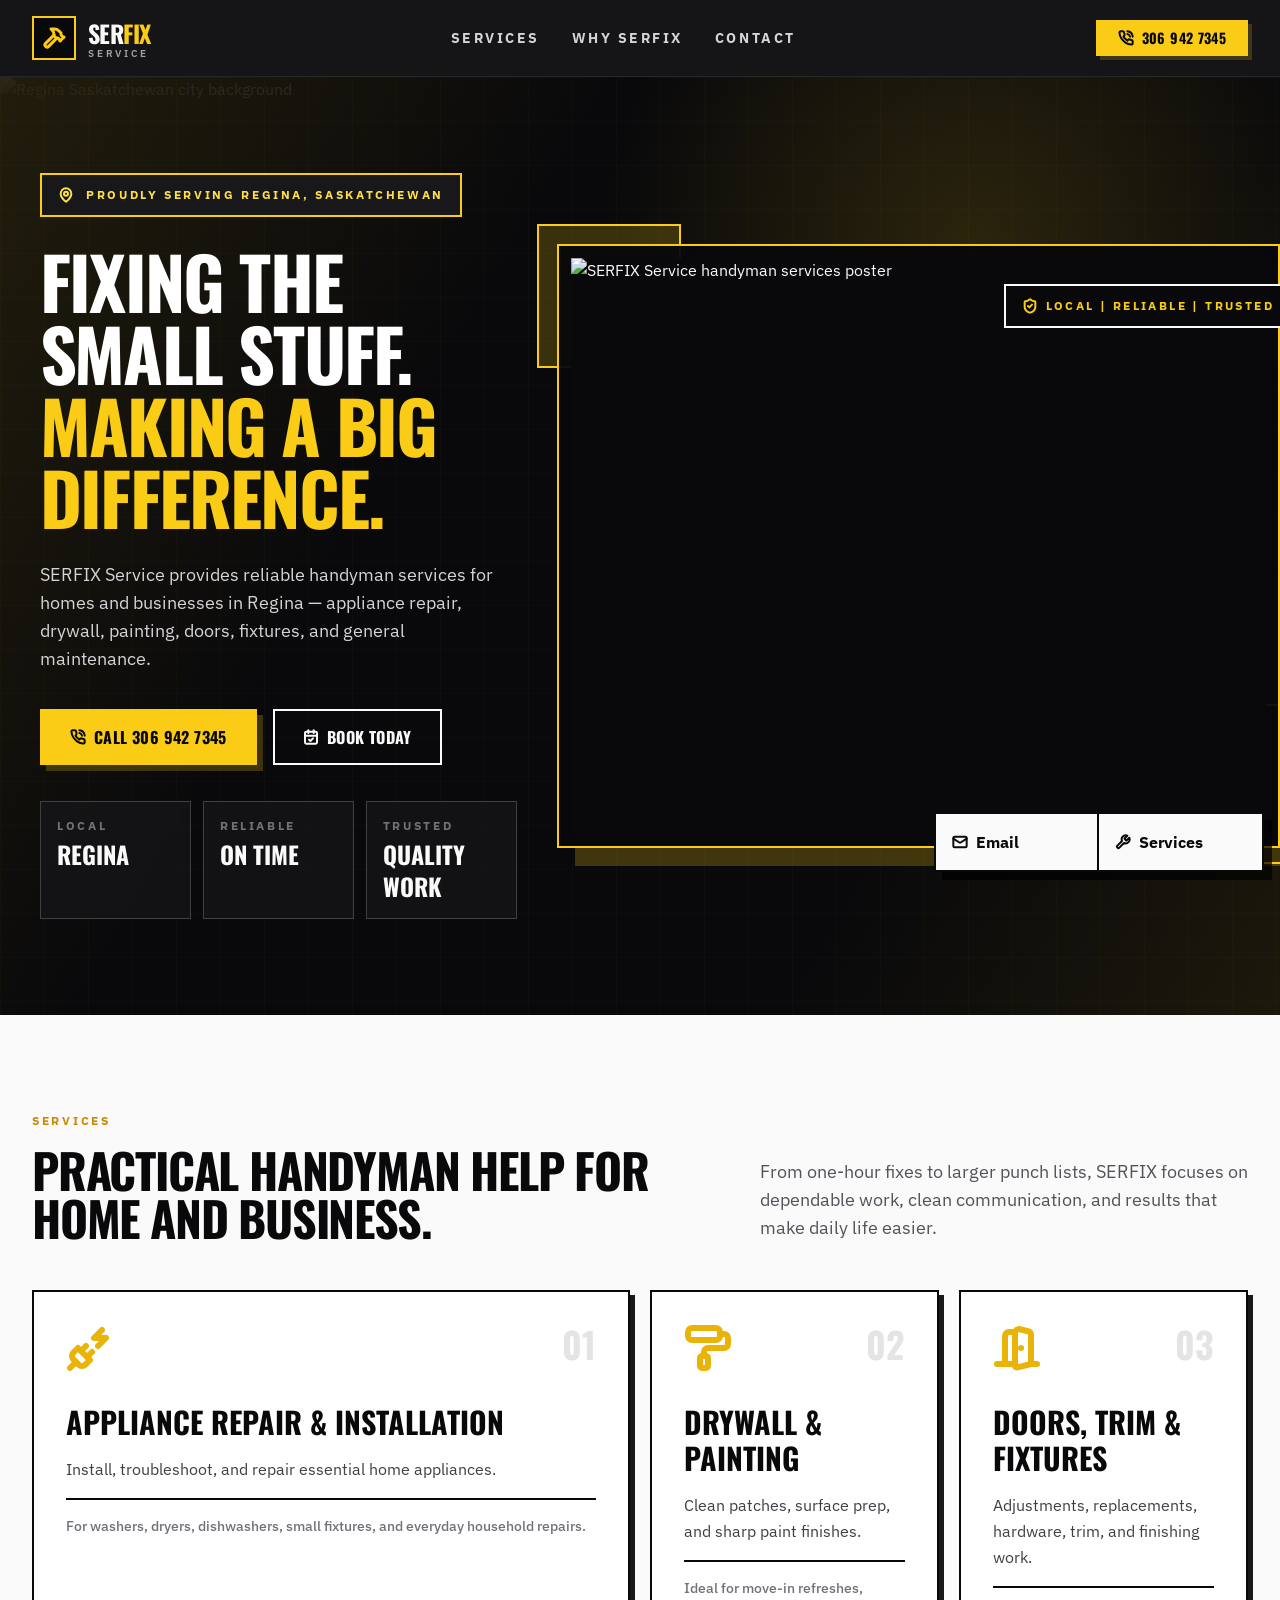
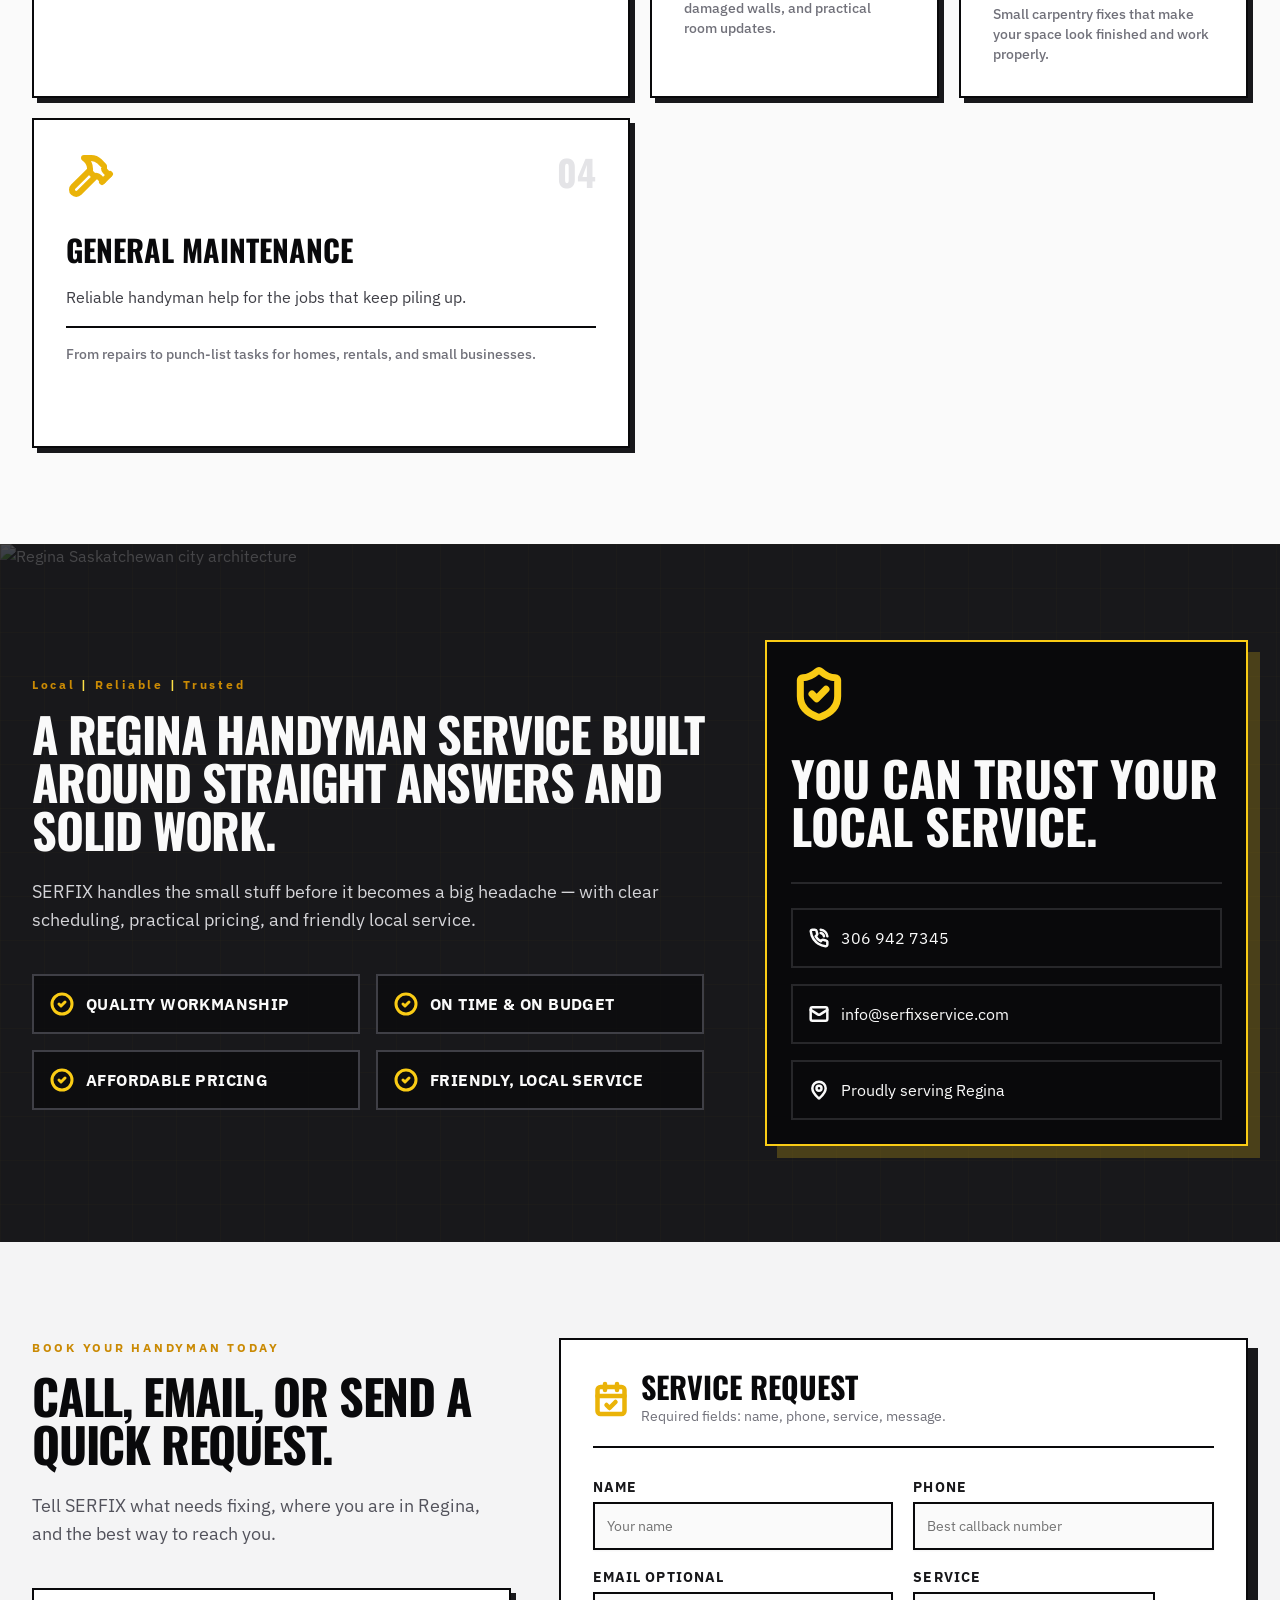
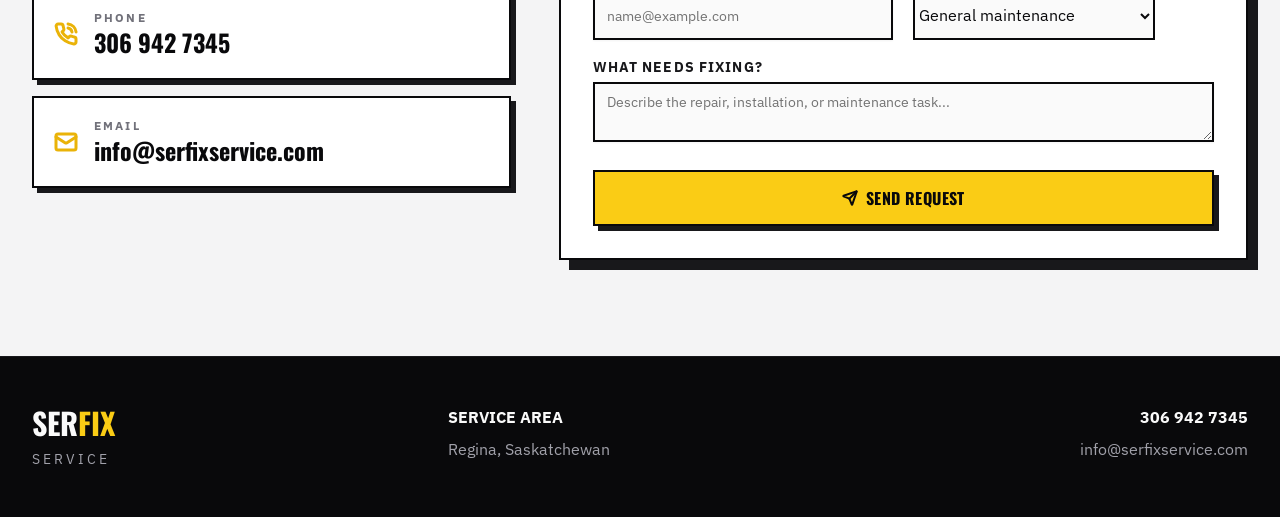
==== commit 4608f4e6: "auto-commit for a4939fe2-5e4c-458f-81fc-8a31114a6941" ====
--- a/docs/index.html
+++ b/docs/index.html
@@ -1 +1 @@
-<!doctype html><html lang="en"><head><meta charset="utf-8"/><meta name="viewport" content="width=device-width,initial-scale=1"/><meta name="theme-color" content="#09090b"/><meta name="description" content="SERFIX Service Limited — reliable handyman services in Regina, Saskatchewan."/><title>SERFIX Service Limited</title><script defer="defer" src="./static/js/main.e222eb25.js"></script><link href="./static/css/main.168bb7ba.css" rel="stylesheet"></head><body><noscript>You need to enable JavaScript to run this app.</noscript><div id="root"></div></body></html>+<!doctype html><html lang="en"><head><meta charset="utf-8"/><meta name="viewport" content="width=device-width,initial-scale=1"/><meta name="theme-color" content="#09090b"/><meta name="description" content="SERFIX Service — reliable handyman services in Regina, Saskatchewan."/><title>SERFIX Service</title><script defer="defer" src="./static/js/main.4e670278.js"></script><link href="./static/css/main.168bb7ba.css" rel="stylesheet"></head><body><noscript>You need to enable JavaScript to run this app.</noscript><div id="root"></div></body></html>
